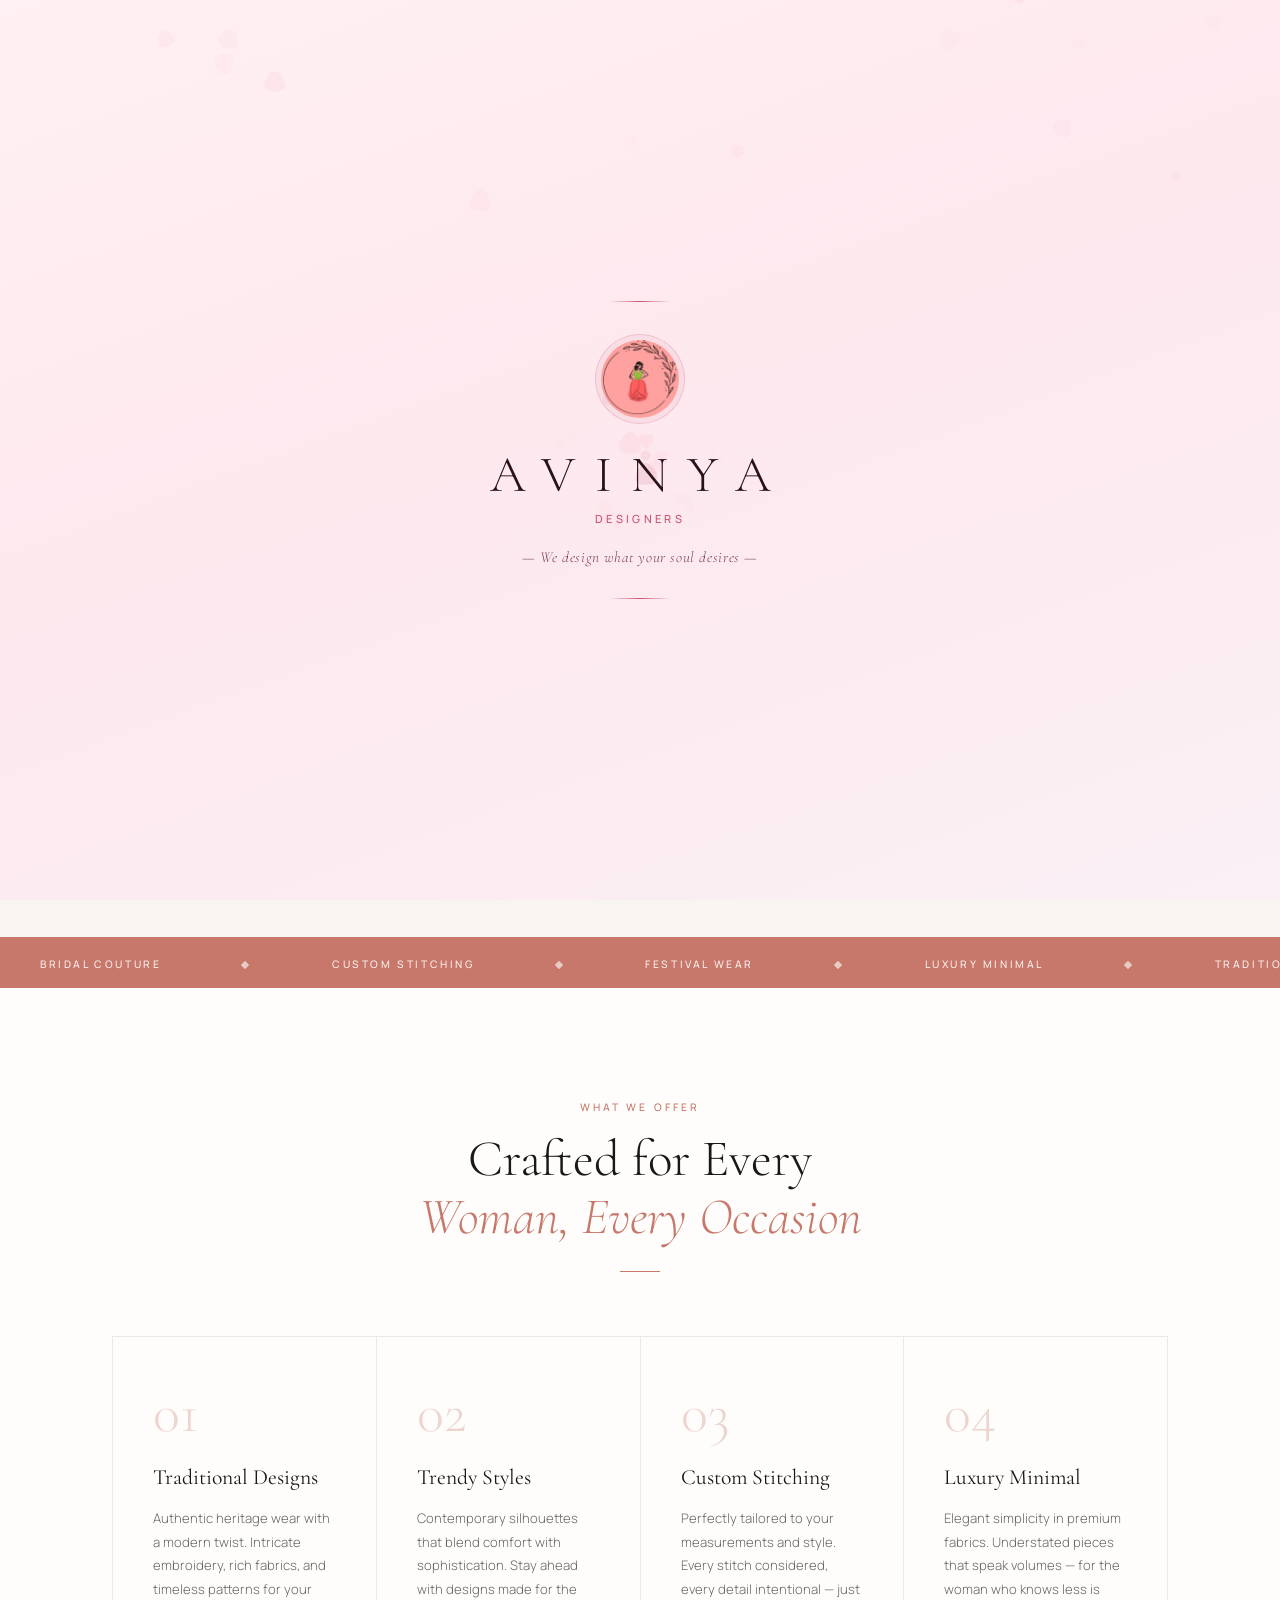
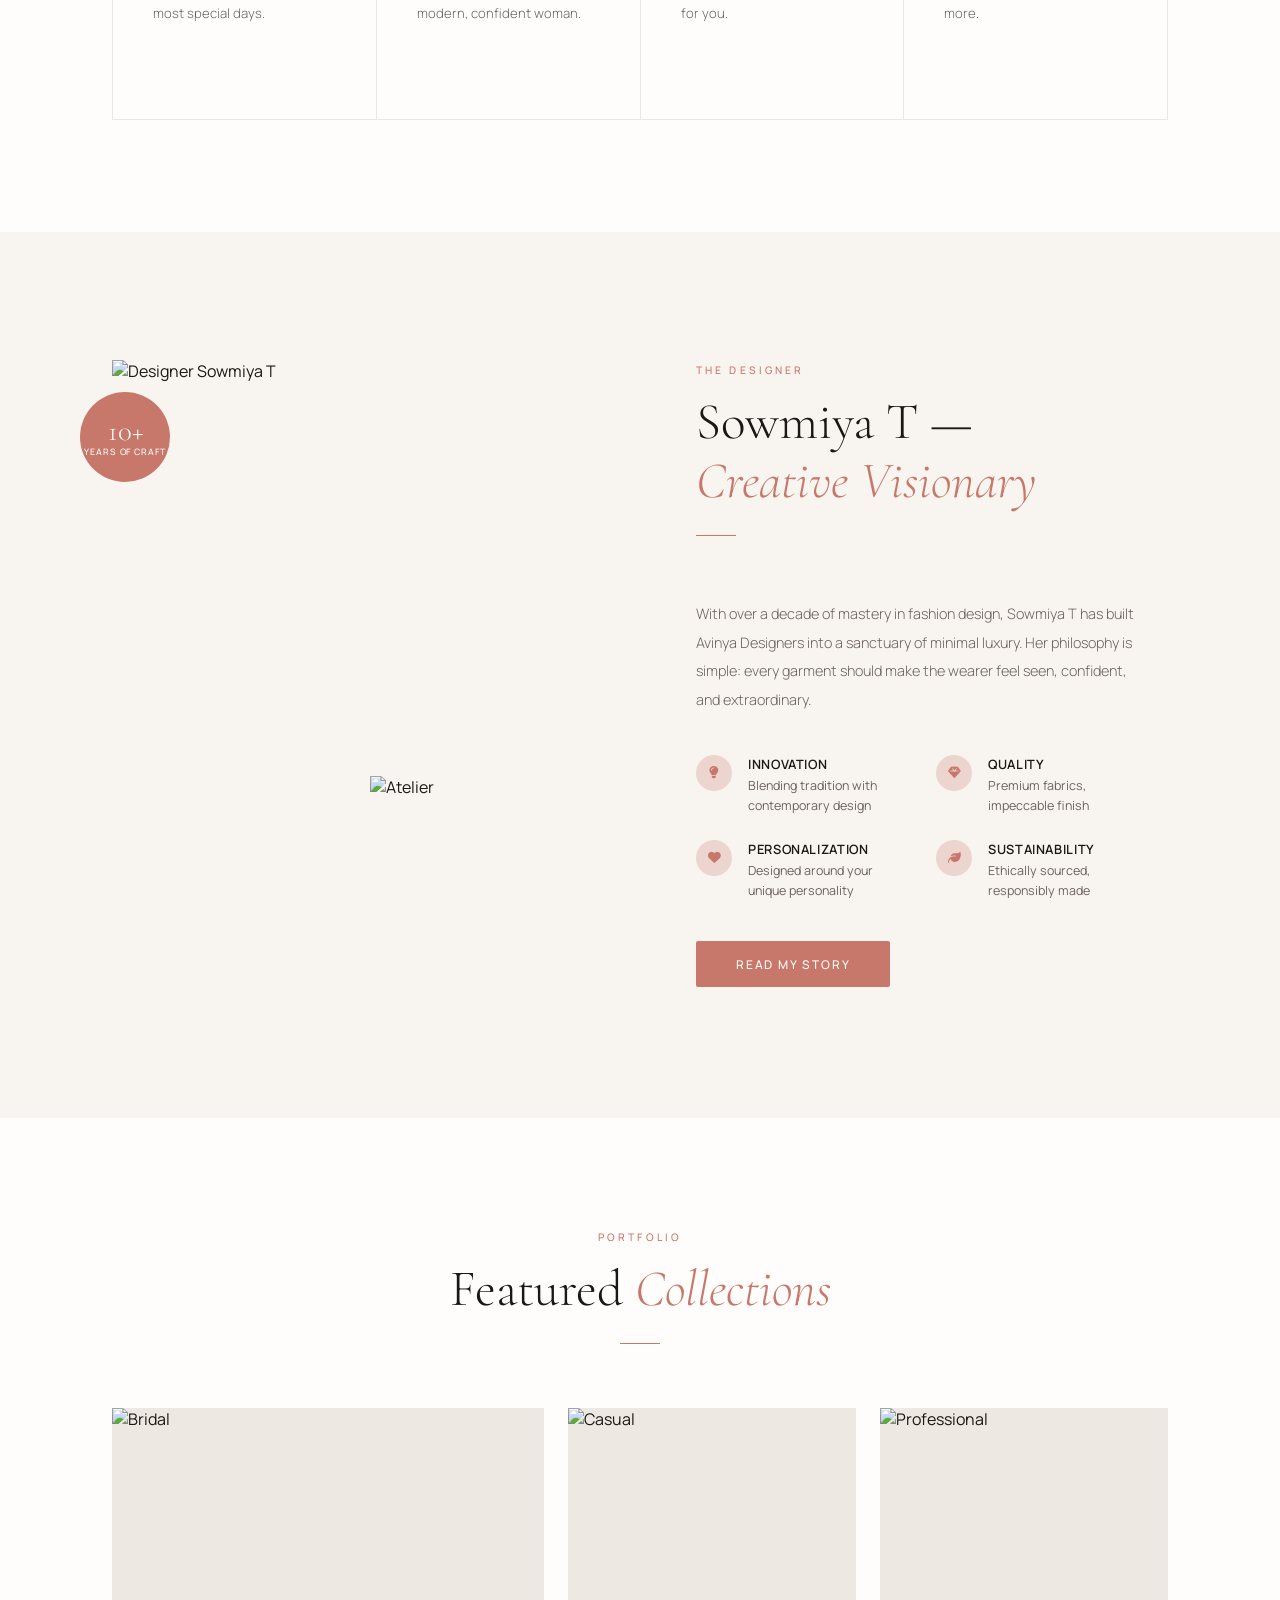
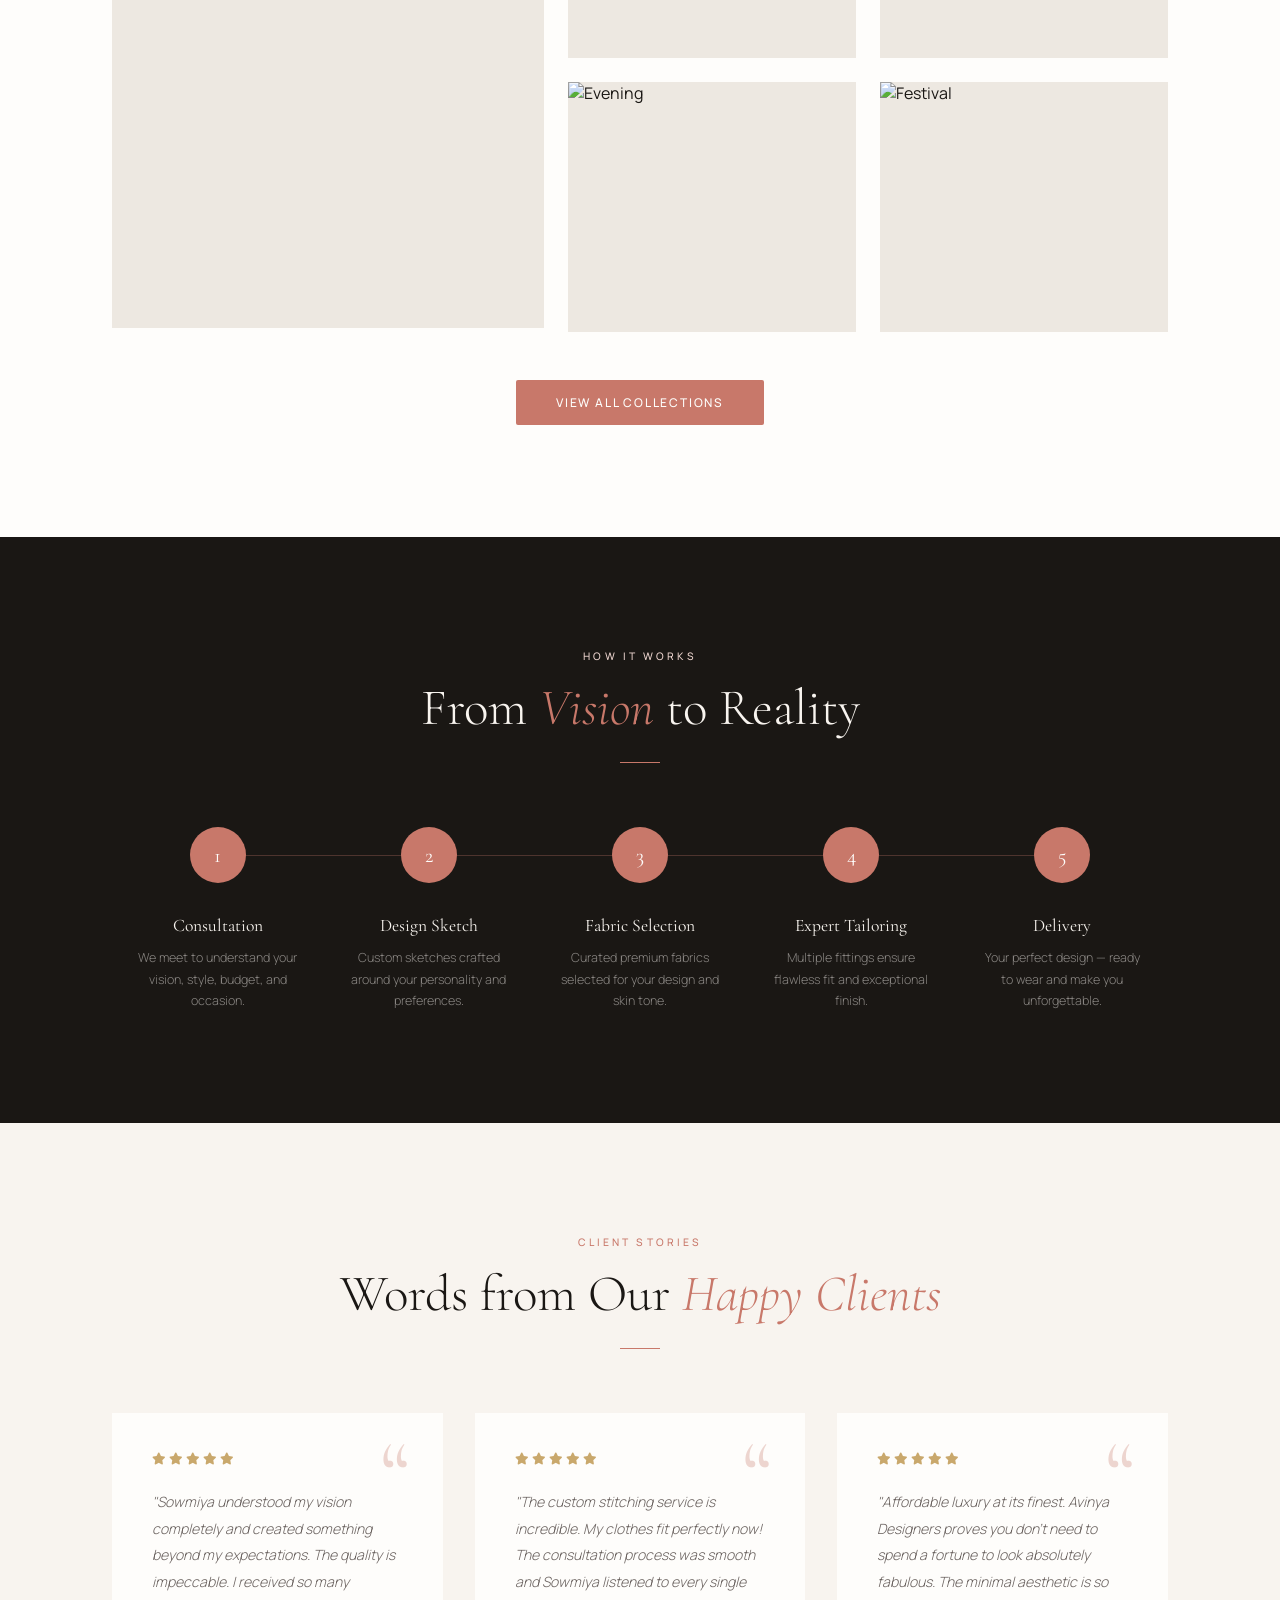
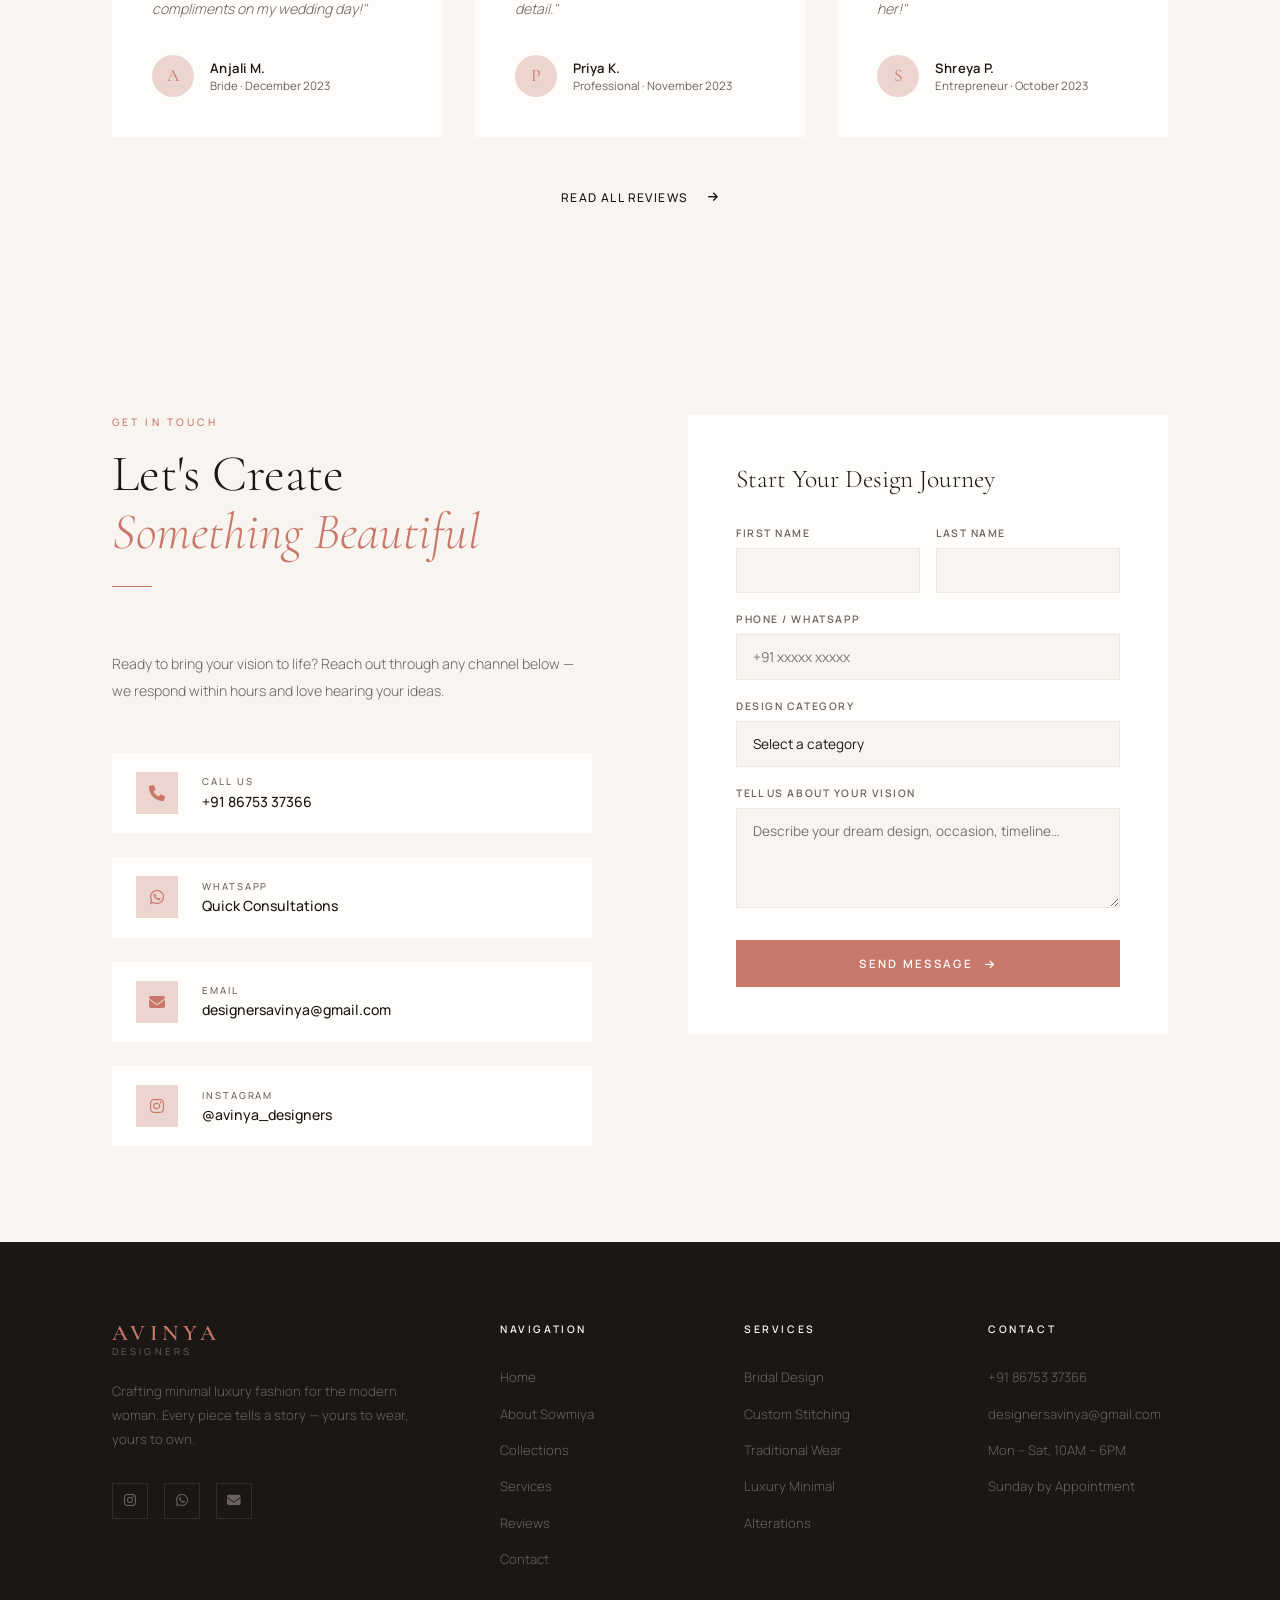
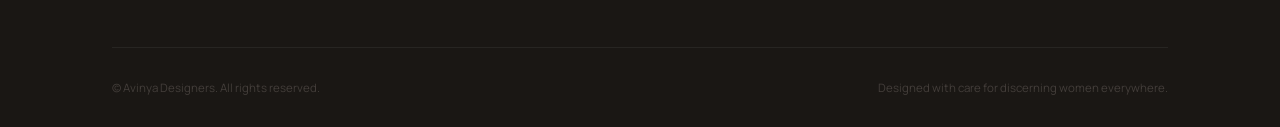
==== index.html @ 02cfe90c "nav bar highlighting" ====
<!DOCTYPE html>
<html lang="en">
<head>
  <meta charset="UTF-8">
  <meta name="viewport" content="width=device-width, initial-scale=1.0">
  <title>Avinya Designers — Minimal Luxury Fashion Wear in Tiruppur</title>
  <meta name="description" content="Discover handcrafted minimal luxury fashion by Sowmiya T. Custom designs, bridal wear, and timeless pieces blending traditional artistry with contemporary elegance.">
  <meta name="keywords" content="luxury fashion, custom clothing, bridal wear, minimal luxury, designers Tiruppur, handcrafted fashion">
  <meta name="author" content="Sowmiya T - Avinya Designers">
  <meta name="robots" content="index, follow">
  <link rel="canonical" href="https://avinyadesigners.com/">
  <meta property="og:title" content="Avinya Designers — Minimal Luxury Fashion">
  <meta property="og:description" content="Handcrafted fashion where traditional artistry meets contemporary elegance. Explore our custom designs and timeless pieces.">
  <meta property="og:image" content="https://images.unsplash.com/photo-1581338834647-b0fb40704e21?w=1200&h=630&fit=crop">
  <meta property="og:url" content="https://avinyadesigners.com/">
  <meta property="og:type" content="website">
  <meta name="twitter:card" content="summary_large_image">
  <meta name="twitter:title" content="Avinya Designers — Minimal Luxury Fashion">
  <meta name="twitter:description" content="Discover handcrafted minimal luxury fashion by Sowmiya T">
  <link rel="preconnect" href="https://fonts.googleapis.com">
  <link href="https://fonts.googleapis.com/css2?family=Cormorant+Garamond:ital,wght@0,300;0,400;0,600;1,300;1,400&family=Manrope:wght@300;400;500;600&display=swap" rel="stylesheet">
  <link rel="stylesheet" href="https://cdnjs.cloudflare.com/ajax/libs/font-awesome/6.4.0/css/all.min.css">
  <style>
    *, *::before, *::after { margin: 0; padding: 0; box-sizing: border-box; }

    :root {
      --rose:    #C8786A;
      --rose-dk: #A85E51;
      --rose-lt: #EDD5CF;
      --cream:   #F8F4EF;
      --sand:    #EDE8E1;
      --ink:     #1A1714;
      --ink-60:  #6B6360;
      --gold:    #C9A86C;
      --white:   #FEFDFB;
      --ff-display: 'Cormorant Garamond', Georgia, serif;
      --ff-body:    'Manrope', sans-serif;
      --ease: cubic-bezier(0.25, 0.46, 0.45, 0.94);
    }

    html { scroll-behavior: smooth; }

    body {
      font-family: var(--ff-body);
      background: var(--cream);
      color: var(--ink);
      overflow-x: hidden;
    }
    body.nav-open { overflow: hidden; }

    /* ── NAV ── */
    nav {
      position: fixed; top: 0; left: 0; right: 0;
      z-index: 1000;
      padding: 1.5rem 4rem;
      display: flex; align-items: center; justify-content: space-between;
      transition: background 0.4s var(--ease), padding 0.4s var(--ease), backdrop-filter 0.4s;
    }
    nav.scrolled {
      background: rgba(248,244,239,0.92);
      backdrop-filter: blur(16px);
      padding: 1rem 4rem;
      border-bottom: 1px solid rgba(200,120,106,0.12);
    }
    .nav-logo {
      display: flex; flex-direction: column; line-height: 1;
      text-decoration: none;
    }
    .nav-logo-mark {
      flex-direction: row;
      align-items: center;
      gap: 0.8rem;
    }
    .nav-logo-mark img {
      width: 46px;
      height: 46px;
      display: block;
      object-fit: contain;
      border-radius: 50%;
    }
    .logo-main {
      font-family: var(--ff-display);
      font-size: 1.6rem; font-weight: 600;
      letter-spacing: 0.2em; color: var(--rose-dk);
    }
    .logo-sub {
      font-size: 0.6rem; letter-spacing: 0.35em;
      text-transform: uppercase; color: var(--ink-60);
      margin-top: 2px;
    }
    .nav-links {
      display: flex; gap: 2.5rem; list-style: none;
    }
    .nav-links a {
      text-decoration: none; color: var(--ink);
      font-size: 0.75rem; font-weight: 500;
      letter-spacing: 0.12em; text-transform: uppercase;
      position: relative; padding-bottom: 4px;
    }
    .nav-links a::after {
      content: ''; position: absolute;
      bottom: 0; left: 0; width: 0; height: 1px;
      background: var(--rose);
      transition: width 0.3s var(--ease);
    }
    .nav-links a:hover::after { width: 100%; }
    .nav-links a:hover { color: var(--rose); }
    .nav-links a.active::after { width: 100%; }
    .nav-links a.active { color: var(--rose); }

    .nav-cta {
      background: var(--rose); color: var(--white) !important;
      padding: 0.6rem 1.4rem; border-radius: 2px;
      transition: background 0.3s, transform 0.2s !important;
    }
    .nav-cta:hover { background: var(--rose-dk) !important; transform: translateY(-1px); }
    .nav-cta::after { display: none !important; }

    /* hamburger */
    .nav-hamburger { display: none; flex-direction: column; gap: 5px; }
    .nav-hamburger span {
      width: 22px; height: 1.5px; background: var(--ink);
      transition: all 0.35s cubic-bezier(0.4, 0, 0.2, 1);
      transform-origin: center;
    }
    .nav-hamburger.active span:nth-child(1) { transform: translateY(6.75px) rotate(45deg); }
    .nav-hamburger.active span:nth-child(2) { opacity: 0; transform: scale(0); }
    .nav-hamburger.active span:nth-child(3) { transform: translateY(-6.75px) rotate(-45deg); }

    /* ── HERO ── */
    .hero {
      min-height: 100vh;
      display: grid; grid-template-columns: 1fr 1fr;
      position: relative; overflow: hidden;
    }
    .hero-left {
      display: flex; flex-direction: column;
      justify-content: center;
      padding: 8rem 5rem 5rem 7rem;
      position: relative; z-index: 2;
    }
    .hero-eyebrow {
      font-size: 0.65rem; letter-spacing: 0.3em;
      text-transform: uppercase; color: var(--rose);
      margin-bottom: 1.5rem; font-weight: 500;
      opacity: 0; animation: fadeUp 0.8s 0.3s var(--ease) forwards;
    }
    .hero-title {
      font-family: var(--ff-display);
      font-size: clamp(3.5rem, 5.5vw, 5.5rem);
      font-weight: 300; line-height: 1.1;
      color: var(--ink); letter-spacing: -0.01em;
      margin-bottom: 2rem;
      opacity: 0; animation: fadeUp 0.9s 0.5s var(--ease) forwards;
    }
    .hero-title em {
      font-style: italic; color: var(--rose);
      font-weight: 300;
    }
    .hero-desc {
      font-size: 0.9rem; line-height: 1.9;
      color: var(--ink-60); max-width: 400px;
      margin-bottom: 3rem; font-weight: 300;
      opacity: 0; animation: fadeUp 0.9s 0.7s var(--ease) forwards;
    }
    .hero-actions {
      display: flex; gap: 1.5rem; align-items: center;
      opacity: 0; animation: fadeUp 0.9s 0.9s var(--ease) forwards;
    }
    .btn-primary {
      background: var(--rose); color: var(--white);
      padding: 0.9rem 2.5rem; font-size: 0.75rem;
      letter-spacing: 0.15em; text-transform: uppercase;
      font-family: var(--ff-body); font-weight: 500;
      border: none; border-radius: 2px;
      text-decoration: none; display: inline-block;
      transition: background 0.3s, transform 0.2s, box-shadow 0.3s;
    }
    .btn-primary:hover {
      background: var(--rose-dk);
      transform: translateY(-2px);
      box-shadow: 0 12px 32px rgba(200,120,106,0.3);
    }
    .btn-ghost {
      font-size: 0.75rem; letter-spacing: 0.12em;
      text-transform: uppercase; color: var(--ink);
      text-decoration: none; font-weight: 500;
      display: flex; align-items: center; gap: 0.6rem;
      transition: color 0.3s, gap 0.3s;
    }
    .btn-ghost:hover { color: var(--rose); gap: 1rem; }
    .btn-ghost i { font-size: 0.7rem; }

    .hero-stats {
      display: flex; gap: 3rem; margin-top: 4rem;
      padding-top: 3rem; border-top: 1px solid var(--sand);
      opacity: 0; animation: fadeUp 0.9s 1.1s var(--ease) forwards;
    }
    .stat-val {
      font-family: var(--ff-display);
      font-size: 2.2rem; font-weight: 300; color: var(--rose);
    }
    .stat-label {
      font-size: 0.65rem; letter-spacing: 0.15em;
      text-transform: uppercase; color: var(--ink-60);
      margin-top: 0.2rem; font-weight: 500;
    }

    .hero-right {
      position: relative; overflow: hidden;
      opacity: 0; animation: fadeIn 1.2s 0.4s var(--ease) forwards;
    }
    .hero-right img {
      width: 100%; height: 100%;
      object-fit: cover;
      transform: scale(1.05);
      animation: kenBurns 14s ease-in-out infinite alternate;
    }
    .hero-right::after {
      content: '';
      position: absolute; inset: 0;
      background: linear-gradient(to right, var(--cream) 0%, transparent 30%);
    }
    /* floating accent tag */
    .hero-tag {
      position: absolute; bottom: 3rem; right: 3rem;
      background: var(--white); padding: 1.2rem 1.5rem;
      border-left: 3px solid var(--rose);
      font-size: 0.7rem; letter-spacing: 0.1em;
      text-transform: uppercase; color: var(--ink-60);
      z-index: 3; font-weight: 500;
      opacity: 0; animation: fadeUp 0.8s 1.4s var(--ease) forwards;
    }
    .hero-tag strong {
      display: block; font-family: var(--ff-display);
      font-size: 1.3rem; font-weight: 400;
      color: var(--ink); letter-spacing: 0; margin-top: 0.2rem;
    }
    .hero-spotlight {
      position: absolute; top: 2rem; left: 2rem;
      z-index: 3; display: none; align-items: center; gap: 0.7rem;
      padding: 0.75rem 1rem; background: rgba(254, 253, 251, 0.86);
      border: 1px solid rgba(200, 120, 106, 0.16);
      backdrop-filter: blur(10px);
      box-shadow: 0 12px 28px rgba(26, 23, 20, 0.08);
      opacity: 0; animation: fadeUp 0.8s 1.15s var(--ease) forwards;
    }
    .hero-spotlight i {
      width: 30px; height: 30px; border-radius: 50%;
      display: flex; align-items: center; justify-content: center;
      background: var(--rose-lt); color: var(--rose);
      font-size: 0.8rem; flex-shrink: 0;
    }
    .hero-spotlight span {
      display: block; font-size: 0.58rem; letter-spacing: 0.18em;
      text-transform: uppercase; color: var(--ink-60); font-weight: 600;
    }
    .hero-spotlight strong {
      display: block; font-family: var(--ff-display);
      font-size: 1rem; font-weight: 400; color: var(--ink);
      letter-spacing: 0.02em; margin-top: 0.1rem;
    }

    @keyframes kenBurns {
      from { transform: scale(1.05) translateX(0); }
      to   { transform: scale(1.12) translateX(-2%); }
    }

    /* ── MARQUEE ── */
    .marquee-strip {
      background: var(--rose); padding: 0.9rem 0;
      overflow: hidden; white-space: nowrap;
    }
    .marquee-inner {
      display: inline-flex; gap: 0;
      animation: marquee 22s linear infinite;
    }
    .marquee-inner span {
      font-size: 0.65rem; letter-spacing: 0.25em;
      text-transform: uppercase; color: var(--white);
      padding: 0 2.5rem; opacity: 0.9; font-weight: 500;
    }
    .marquee-inner i { color: var(--rose-lt); font-size: 0.5rem; }
    @keyframes marquee {
      from { transform: translateX(0); }
      to   { transform: translateX(-50%); }
    }

    /* ── SECTION HEADERS ── */
    .section-header { text-align: center; margin-bottom: 4rem; }
    .section-eyebrow {
      font-size: 0.65rem; letter-spacing: 0.3em;
      text-transform: uppercase; color: var(--rose);
      font-weight: 500; margin-bottom: 1rem;
    }
    .section-title {
      font-family: var(--ff-display);
      font-size: clamp(2.2rem, 4vw, 3.5rem);
      font-weight: 300; color: var(--ink);
      line-height: 1.15;
    }
    .section-title em { font-style: italic; color: var(--rose); }
    .section-line {
      width: 40px; height: 1px; background: var(--rose);
      margin: 1.5rem auto 0;
    }

    /* ── SERVICES ── */
    .services {
      padding: 7rem 7rem;
      background: var(--white);
    }
    .services-grid {
      display: grid;
      grid-template-columns: repeat(4, 1fr);
      gap: 1px;
      background: var(--sand);
      border: 1px solid var(--sand);
    }
    .service-item {
      background: var(--white);
      padding: 3rem 2.5rem;
      position: relative; overflow: hidden;
      transition: background 0.4s var(--ease);
    }
    .service-item::before {
      content: '';
      position: absolute; top: 0; left: 0;
      width: 0; height: 3px;
      background: var(--rose);
      transition: width 0.4s var(--ease);
    }
    .service-item:hover { background: var(--cream); }
    .service-item:hover::before { width: 100%; }
    .service-num {
      font-family: var(--ff-display);
      font-size: 3.5rem; font-weight: 300;
      color: var(--rose-lt); line-height: 1;
      margin-bottom: 1.5rem;
      transition: color 0.3s;
    }
    .service-item:hover .service-num { color: var(--rose); }
    .service-name {
      font-family: var(--ff-display);
      font-size: 1.35rem; font-weight: 400;
      color: var(--ink); margin-bottom: 1rem;
      line-height: 1.2;
    }
    .service-desc {
      font-size: 0.82rem; color: var(--ink-60);
      line-height: 1.8; font-weight: 300;
    }
    .service-arrow {
      margin-top: 2rem; font-size: 0.65rem;
      letter-spacing: 0.15em; text-transform: uppercase;
      color: var(--rose); text-decoration: none;
      display: flex; align-items: center; gap: 0.5rem;
      font-weight: 500;
      opacity: 0; transform: translateY(6px);
      transition: opacity 0.3s, transform 0.3s, gap 0.3s;
    }
    .service-item:hover .service-arrow {
      opacity: 1; transform: translateY(0);
    }
    .service-arrow:hover { gap: 0.9rem; }

    /* ── ABOUT ── */
    .about {
      padding: 8rem 7rem;
      display: grid; grid-template-columns: 1fr 1fr;
      gap: 7rem; align-items: center;
      background: var(--cream);
    }
    .about-media {
      position: relative;
    }
    .about-img-main {
      width: 100%; aspect-ratio: 3/4;
      object-fit: cover; display: block;
    }
    .about-img-accent {
      position: absolute; bottom: -2.5rem; right: -2.5rem;
      width: 55%; aspect-ratio: 1;
      object-fit: cover;
      border: 6px solid var(--cream);
    }
    .about-badge {
      position: absolute; top: 2rem; left: -2rem;
      background: var(--rose); color: var(--white);
      width: 90px; height: 90px; border-radius: 50%;
      display: flex; flex-direction: column;
      align-items: center; justify-content: center;
      text-align: center;
    }
    .about-badge strong {
      font-family: var(--ff-display);
      font-size: 1.8rem; font-weight: 300; line-height: 1;
    }
    .about-badge span {
      font-size: 0.55rem; letter-spacing: 0.1em;
      text-transform: uppercase; font-weight: 500;
    }
    .about-content { padding-right: 1rem; }
    .about-content .section-header { text-align: left; }
    .about-content .section-line { margin-left: 0; }
    .about-bio {
      font-size: 0.9rem; color: var(--ink-60);
      line-height: 2; font-weight: 300; margin: 2rem 0;
    }
    .about-pillars {
      display: grid; grid-template-columns: 1fr 1fr;
      gap: 1.5rem; margin: 2.5rem 0;
    }
    .pillar {
      display: flex; gap: 1rem; align-items: flex-start;
    }
    .pillar-icon {
      width: 36px; height: 36px;
      background: var(--rose-lt); border-radius: 50%;
      display: flex; align-items: center; justify-content: center;
      color: var(--rose); font-size: 0.8rem; flex-shrink: 0;
    }
    .pillar-name {
      font-size: 0.8rem; font-weight: 600;
      color: var(--ink); letter-spacing: 0.05em;
      text-transform: uppercase; margin-bottom: 0.2rem;
    }
    .pillar-desc { font-size: 0.78rem; color: var(--ink-60); line-height: 1.6; }

    /* ── PORTFOLIO ── */
    .portfolio {
      padding: 7rem 7rem;
      background: var(--white);
    }
    .portfolio-grid {
      display: grid;
      grid-template-columns: 1.5fr 1fr 1fr;
      grid-template-rows: auto auto;
      gap: 1.5rem;
      margin-top: 3.5rem;
    }
    .port-item {
      position: relative; overflow: hidden;
      background: var(--sand);
    }
    .port-item:first-child {
      grid-row: span 2;
    }
    .port-item img {
      width: 100%; height: 100%;
      object-fit: cover; display: block;
      transition: transform 0.7s var(--ease);
    }
    .port-item:hover img { transform: scale(1.06); }
    .port-overlay {
      position: absolute; inset: 0;
      background: linear-gradient(to top, rgba(26,23,20,0.75) 0%, transparent 55%);
      opacity: 0; transition: opacity 0.4s var(--ease);
      display: flex; align-items: flex-end;
      padding: 2rem;
    }
    .port-item:hover .port-overlay { opacity: 1; }
    .port-label {
      color: var(--white);
    }
    .port-label h4 {
      font-family: var(--ff-display);
      font-size: 1.4rem; font-weight: 300; margin-bottom: 0.3rem;
    }
    .port-label p {
      font-size: 0.72rem; color: rgba(255,255,255,0.7);
      letter-spacing: 0.1em; text-transform: uppercase;
    }
    .port-cta-wrap {
      text-align: center; margin-top: 3rem;
    }

    /* ── PROCESS ── */
    .process {
      padding: 7rem 7rem;
      background: var(--ink);
    }
    .process .section-title { color: var(--cream); }
    .process .section-eyebrow { color: var(--rose-lt); }
    .process-steps {
      display: grid; grid-template-columns: repeat(5, 1fr);
      gap: 0; margin-top: 4rem; position: relative;
    }
    .process-steps::before {
      content: '';
      position: absolute; top: 28px; left: 10%; right: 10%;
      height: 1px; background: rgba(200,120,106,0.3);
    }
    .process-step {
      text-align: center; padding: 0 1.5rem;
      position: relative;
    }
    .step-dot {
      width: 56px; height: 56px;
      background: var(--rose); border-radius: 50%;
      display: flex; align-items: center; justify-content: center;
      margin: 0 auto 2rem;
      font-family: var(--ff-display); font-size: 1.3rem;
      font-weight: 400; color: var(--white);
      position: relative; z-index: 1;
      transition: transform 0.3s, box-shadow 0.3s;
    }
    .process-step:hover .step-dot {
      transform: scale(1.12);
      box-shadow: 0 0 0 8px rgba(200,120,106,0.2);
    }
    .step-title {
      font-family: var(--ff-display);
      font-size: 1.1rem; font-weight: 400;
      color: var(--cream); margin-bottom: 0.7rem;
    }
    .step-desc {
      font-size: 0.78rem; color: rgba(248,244,239,0.5);
      line-height: 1.7; font-weight: 300;
    }

    /* ── TESTIMONIALS ── */
    .testimonials {
      padding: 7rem 7rem;
      background: var(--cream);
    }
    .testimonials-grid {
      display: grid;
      grid-template-columns: repeat(3, 1fr);
      gap: 2rem; margin-top: 3.5rem;
    }
    .testi-card {
      background: var(--white);
      padding: 2.5rem;
      position: relative; overflow: hidden;
      transition: transform 0.3s var(--ease), box-shadow 0.3s;
    }
    .testi-card:hover {
      transform: translateY(-6px);
      box-shadow: 0 20px 50px rgba(26,23,20,0.08);
    }
    .testi-card::before {
      content: '\201C';
      font-family: var(--ff-display);
      font-size: 6rem; font-weight: 300;
      color: var(--rose-lt); line-height: 0.8;
      position: absolute; top: 1.5rem; right: 2rem;
      transition: color 0.3s;
    }
    .testi-card:hover::before { color: var(--rose); opacity: 0.3; }
    .testi-stars {
      display: flex; gap: 3px; margin-bottom: 1.5rem;
    }
    .testi-stars i { color: var(--gold); font-size: 0.75rem; }
    .testi-text {
      font-size: 0.88rem; color: var(--ink-60);
      line-height: 1.9; font-weight: 300; font-style: italic;
      margin-bottom: 2rem;
    }
    .testi-author {
      display: flex; align-items: center; gap: 1rem;
    }
    .testi-avatar {
      width: 42px; height: 42px; border-radius: 50%;
      background: var(--rose-lt);
      display: flex; align-items: center; justify-content: center;
      font-family: var(--ff-display); font-size: 1.1rem;
      color: var(--rose); font-weight: 400;
    }
    .testi-name {
      font-size: 0.82rem; font-weight: 600;
      color: var(--ink); letter-spacing: 0.03em;
    }
    .testi-role {
      font-size: 0.72rem; color: var(--ink-60);
      margin-top: 1px;
    }

    /* ── PRICING ── */
    .pricing {
      padding: 7rem 7rem;
      background: var(--white);
    }
    .pricing-grid {
      display: grid; grid-template-columns: repeat(3, 1fr);
      gap: 2rem; margin-top: 3.5rem;
    }
    .price-card {
      border: 1px solid var(--sand);
      padding: 3rem 2.5rem;
      position: relative; overflow: hidden;
      transition: border-color 0.3s, box-shadow 0.3s, transform 0.3s;
    }
    .price-card:hover {
      border-color: var(--rose);
      box-shadow: 0 16px 50px rgba(200,120,106,0.12);
      transform: translateY(-4px);
    }
    .price-card.featured {
      background: var(--rose);
      border-color: var(--rose);
      color: white;
    }
    .price-card.featured * { color: rgba(255,255,255,0.9) !important; }
    .price-card.featured h3 { color: white !important; }
    .price-badge {
      position: absolute; top: 1.5rem; right: 1.5rem;
      background: var(--white); color: var(--rose);
      font-size: 0.6rem; letter-spacing: 0.15em;
      text-transform: uppercase; font-weight: 600;
      padding: 0.3rem 0.8rem;
    }
    .price-tier {
      font-size: 0.65rem; letter-spacing: 0.25em;
      text-transform: uppercase; font-weight: 600;
      color: var(--rose); margin-bottom: 1rem;
    }
    .price-card.featured .price-tier { color: var(--rose-lt); }
    .price-name {
      font-family: var(--ff-display);
      font-size: 2rem; font-weight: 300;
      color: var(--ink); margin-bottom: 0.5rem;
    }
    .price-amount {
      font-family: var(--ff-display);
      font-size: 2.8rem; font-weight: 300;
      color: var(--rose); line-height: 1;
      margin: 1.5rem 0 0.3rem;
    }
    .price-card.featured .price-amount { color: var(--white) !important; }
    .price-from {
      font-size: 0.72rem; color: var(--ink-60); margin-bottom: 2rem;
    }
    .price-divider {
      height: 1px; background: var(--sand); margin: 2rem 0;
    }
    .price-card.featured .price-divider { background: rgba(255,255,255,0.2); }
    .price-features { list-style: none; }
    .price-features li {
      font-size: 0.82rem; color: var(--ink-60);
      padding: 0.6rem 0; display: flex;
      align-items: center; gap: 0.8rem;
      border-bottom: 1px solid var(--sand);
      font-weight: 300;
    }
    .price-card.featured .price-features li {
      border-color: rgba(255,255,255,0.15);
    }
    .price-features li:last-child { border: none; }
    .price-features i { color: var(--rose); font-size: 0.65rem; }
    .price-card.featured .price-features i { color: var(--rose-lt); }
    .price-cta {
      margin-top: 2.5rem; width: 100%;
      padding: 0.9rem; font-size: 0.72rem;
      letter-spacing: 0.15em; text-transform: uppercase;
      font-family: var(--ff-body); font-weight: 600;
      border: 1.5px solid var(--rose); background: transparent;
      color: var(--rose); transition: background 0.3s, color 0.3s, transform 0.2s;
      text-decoration: none; display: block; text-align: center;
    }
    .price-cta:hover {
      background: var(--rose); color: var(--white);
      transform: translateY(-1px);
    }
    .price-card.featured .price-cta {
      background: var(--white); color: var(--rose); border-color: var(--white);
    }
    .price-card.featured .price-cta:hover {
      background: var(--rose-lt);
    }

    /* ── CONTACT STRIP ── */
    .contact-strip {
      padding: 6rem 7rem;
      background: var(--cream);
      display: grid; grid-template-columns: 1fr 1fr;
      gap: 6rem; align-items: start;
    }
    .contact-left .section-header { text-align: left; }
    .contact-left .section-line { margin-left: 0; }
    .contact-tagline {
      font-size: 0.88rem; color: var(--ink-60);
      line-height: 1.9; font-weight: 300; margin-top: 1.5rem;
    }
    .contact-channels {
      display: flex; flex-direction: column; gap: 1.5rem;
      margin-top: 3rem;
    }
    .channel {
      display: flex; align-items: center; gap: 1.5rem;
      padding: 1.2rem 1.5rem;
      background: var(--white);
      transition: box-shadow 0.3s, transform 0.3s;
      text-decoration: none; color: inherit;
    }
    .channel:hover {
      box-shadow: 0 8px 24px rgba(26,23,20,0.06);
      transform: translateX(4px);
    }
    .channel-icon {
      width: 42px; height: 42px; flex-shrink: 0;
      display: flex; align-items: center; justify-content: center;
      background: var(--rose-lt); color: var(--rose); font-size: 1rem;
    }
    .channel-label {
      font-size: 0.6rem; letter-spacing: 0.2em;
      text-transform: uppercase; color: var(--ink-60);
      font-weight: 500; margin-bottom: 0.2rem;
    }
    .channel-value {
      font-size: 0.88rem; font-weight: 500; color: var(--ink);
    }

    /* form */
    .contact-form-wrap {
      background: var(--white);
      padding: 3rem;
    }
    .form-title {
      font-family: var(--ff-display);
      font-size: 1.6rem; font-weight: 300;
      color: var(--ink); margin-bottom: 2rem;
    }
    .form-row {
      display: grid; grid-template-columns: 1fr 1fr; gap: 1rem;
    }
    .form-field { margin-bottom: 1.2rem; }
    .form-field label {
      display: block; font-size: 0.65rem;
      letter-spacing: 0.15em; text-transform: uppercase;
      font-weight: 600; color: var(--ink-60); margin-bottom: 0.5rem;
    }
    .form-field input,
    .form-field select,
    .form-field textarea {
      width: 100%; padding: 0.8rem 1rem;
      border: 1px solid var(--sand); background: var(--cream);
      font-family: var(--ff-body); font-size: 0.85rem;
      color: var(--ink); transition: border-color 0.3s, box-shadow 0.3s;
      outline: none; border-radius: 0;
      appearance: none;
      -webkit-appearance: none;
    }
    .form-field input:focus,
    .form-field select:focus,
    .form-field textarea:focus {
      border-color: var(--rose);
      box-shadow: 0 0 0 3px rgba(200,120,106,0.08);
    }
    .form-field textarea { resize: vertical; min-height: 100px; }
    .form-submit {
      width: 100%; padding: 1rem;
      background: var(--rose); color: var(--white);
      border: none; font-family: var(--ff-body);
      font-size: 0.72rem; letter-spacing: 0.2em;
      text-transform: uppercase; font-weight: 600;
      transition: background 0.3s, transform 0.2s;
      margin-top: 0.5rem;
    }
    .form-submit:hover {
      background: var(--rose-dk); transform: translateY(-1px);
    }

    /* ── FOOTER ── */
    footer {
      background: var(--ink);
      padding: 5rem 7rem 2rem;
    }
    .footer-top {
      display: grid; grid-template-columns: 1.8fr 1fr 1fr 1fr;
      gap: 4rem; padding-bottom: 4rem;
      border-bottom: 1px solid rgba(255,255,255,0.06);
    }
    .footer-brand .logo-main { color: var(--rose); font-size: 1.4rem; }
    .footer-brand .logo-sub { color: var(--ink-60); }
    .footer-tagline {
      font-size: 0.82rem; color: var(--ink-60);
      line-height: 1.8; font-weight: 300; margin: 1.5rem 0 2rem;
    }
    .footer-social {
      display: flex; gap: 1rem;
    }
    .footer-social a {
      width: 36px; height: 36px;
      border: 1px solid rgba(255,255,255,0.1);
      display: flex; align-items: center; justify-content: center;
      color: var(--ink-60); font-size: 0.85rem; text-decoration: none;
      transition: border-color 0.3s, color 0.3s, background 0.3s;
    }
    .footer-social a:hover {
      border-color: var(--rose);
      color: var(--rose);
      background: rgba(200,120,106,0.08);
    }
    .footer-col h5 {
      font-size: 0.65rem; letter-spacing: 0.25em;
      text-transform: uppercase; font-weight: 600;
      color: var(--cream); margin-bottom: 1.8rem;
    }
    .footer-col ul { list-style: none; }
    .footer-col li { margin-bottom: 0.9rem; }
    .footer-col a {
      font-size: 0.82rem; color: var(--ink-60);
      text-decoration: none; font-weight: 300;
      transition: color 0.3s;
    }
    .footer-col a:hover { color: var(--rose); }
    .footer-bottom {
      display: flex; justify-content: space-between;
      align-items: center; padding-top: 2rem;
      font-size: 0.72rem; color: rgba(107,99,96,0.5);
    }

    /* ── FLOATING ACTIONS ── */
    .fab-wrap {
      position: fixed; bottom: 2rem; right: 2rem;
      z-index: 500; display: flex; flex-direction: column;
      align-items: flex-end; gap: 0.7rem;
    }
    .fab-sub {
      display: flex; align-items: center; gap: 0.8rem;
      opacity: 0; pointer-events: none;
      transform: translateY(10px);
      transition: opacity 0.3s var(--ease), transform 0.3s var(--ease);
    }
    .fab-wrap:hover .fab-sub { opacity: 1; pointer-events: all; transform: translateY(0); }
    .fab-sub:nth-child(2) { transition-delay: 0.05s; }
    .fab-sub:nth-child(3) { transition-delay: 0.1s; }
    .fab-sub:nth-child(4) { transition-delay: 0.15s; }
    .fab-label {
      font-size: 0.65rem; letter-spacing: 0.1em;
      text-transform: uppercase; font-weight: 600;
      background: var(--ink); color: var(--white);
      padding: 0.3rem 0.7rem; white-space: nowrap;
    }
    .fab-btn {
      width: 48px; height: 48px; border-radius: 50%;
      background: var(--white); color: var(--rose);
      display: flex; align-items: center; justify-content: center;
      font-size: 1.1rem; text-decoration: none;
      box-shadow: 0 4px 16px rgba(26,23,20,0.15);
      transition: background 0.3s, transform 0.2s;
    }
    .fab-btn:hover { background: var(--rose-lt); transform: scale(1.08); }
    .fab-main {
      width: 54px; height: 54px;
      background: var(--rose) !important; color: var(--white) !important;
      font-size: 1.2rem !important;
      box-shadow: 0 6px 24px rgba(200,120,106,0.4) !important;
    }
    .fab-main:hover {
      background: var(--rose-dk) !important;
      transform: scale(1.08) rotate(15deg) !important;
    }
    /* FAB Active State for Mobile */
    .fab-wrap.active .fab-sub {
      opacity: 1 !important;
      pointer-events: all !important;
      transform: translateY(0) !important;
    }

    /* ── ANIMATIONS ── */
    @keyframes fadeUp {
      from { opacity: 0; transform: translateY(24px); }
      to   { opacity: 1; transform: translateY(0); }
    }
    @keyframes fadeIn {
      from { opacity: 0; }
      to   { opacity: 1; }
    }
    .reveal {
      opacity: 0; transform: translateY(28px);
      transition: opacity 0.7s var(--ease), transform 0.7s var(--ease);
    }
    .reveal.visible { opacity: 1; transform: translateY(0); }
    .reveal-delay-1 { transition-delay: 0.1s; }
    .reveal-delay-2 { transition-delay: 0.2s; }
    .reveal-delay-3 { transition-delay: 0.3s; }
    .reveal-delay-4 { transition-delay: 0.4s; }

    /* ── LANDING ANIMATION ── */
    #avinya-splash {
      position: fixed; top: 0; left: 0; right: 0; bottom: 0;
      background: linear-gradient(160deg, #FFF0F3 0%, #FDE8EE 45%, #FAF0F5 100%);
      display: flex; align-items: center; justify-content: center;
      z-index: 9999;
      overflow: hidden;
      transition: opacity 1s ease;
    }
    #avinya-splash.fade-out { opacity: 0; pointer-events: none; }

    #splash-canvas {
      position: absolute; inset: 0; width: 100%; height: 100%;
    }
    .splash-shimmer {
      position: absolute; inset: 0; pointer-events: none; z-index: 5;
      opacity: 0;
      background: radial-gradient(ellipse at 50% 50%, rgba(255,255,255,0.55) 0%, transparent 70%);
      animation: shimmerPulse 3.5s ease 0.5s forwards;
    }
    @keyframes shimmerPulse {
      0%   { opacity: 0; transform: scale(0.4); }
      40%  { opacity: 1; transform: scale(1.1); }
      100% { opacity: 0; transform: scale(1.4); }
    }
    .splash-content {
      position: relative; z-index: 10;
      text-align: center;
      display: flex; flex-direction: column; align-items: center;
      opacity: 0; transform: translateY(18px);
      transition: opacity 1.2s ease 2s, transform 1.2s ease 2s;
    }
    .splash-content.show { opacity: 1; transform: translateY(0); }

    .splash-rule {
      height: 1px; width: 0;
      background: linear-gradient(90deg, transparent, #C8546E, transparent);
      transition: width 1s ease;
    }
    .splash-rule.top { margin-bottom: 2rem; transition-delay: 1.6s; }
    .splash-rule.bot { margin-top: 2rem; transition-delay: 2.4s; }
    .splash-rule.show { width: 60px; }

    .splash-logo-ring {
      width: 90px; height: 90px; border-radius: 50%;
      background: rgba(200,84,110,0.07);
      border: 1px solid rgba(200,84,110,0.2);
      display: flex; align-items: center; justify-content: center;
      margin-bottom: 1.6rem;
      opacity: 0; transform: scale(0.65);
      transition: opacity 0.9s ease 1.8s, transform 0.9s cubic-bezier(0.34,1.56,0.64,1) 1.8s;
    }
    .splash-logo-ring.show { opacity: 1; transform: scale(1); }
    .splash-logo-ring img {
      width: 78px; height: 78px; border-radius: 50%; object-fit: cover;
    }
    .splash-brand-name {
      font-family: var(--ff-display);
      font-size: 3.2rem; font-weight: 300;
      letter-spacing: 0.38em; color: #2A1018;
      text-transform: uppercase; margin: 0; line-height: 1;
    }
    .splash-brand-sub {
      font-size: 0.7rem; letter-spacing: 0.3em;
      text-transform: uppercase; color: #C8546E;
      font-family: var(--ff-body); font-weight: 500;
      margin-top: 0.6rem;
    }
    .splash-tagline-text {
      font-family: var(--ff-display);
      font-size: 0.95rem; color: #7A4050;
      font-style: italic; margin-top: 1.4rem;
      letter-spacing: 0.04em; font-weight: 300;
    }
    @keyframes splashFadeOut {
      from { opacity: 1; }
      to   { opacity: 0; }
    }

    /* ── RESPONSIVE ── */
    @media (max-width: 1100px) {
      nav { padding: 1.5rem 2.5rem; }
      nav.scrolled { padding: 1rem 2.5rem; }
      .hero-left { padding: 7rem 3rem 4rem 4rem; }
      .services, .portfolio, .about, .testimonials, .pricing, .contact-strip { padding-left: 3rem; padding-right: 3rem; }
      footer { padding-left: 3rem; padding-right: 3rem; }
      .services-grid { grid-template-columns: repeat(2, 1fr); }
      .footer-top { grid-template-columns: 1fr 1fr; gap: 3rem; }
    }
    @media (max-width: 768px) {
      /* FAB Mobile Adjustments */
      .fab-wrap { bottom: 1.5rem; right: 1.5rem; gap: 0.5rem; }
      .fab-btn { width: 44px; height: 44px; font-size: 1rem; }
      .fab-main { width: 50px; height: 50px; font-size: 1.1rem; }
      .fab-label { font-size: 0.6rem; padding: 0.25rem 0.6rem; }
      .fab-sub { display: none !important; }
      .fab-wrap.active .fab-sub { display: flex !important; }

      nav, nav.scrolled {
        padding: 0.9rem 1.2rem;
        background: rgba(248, 244, 239, 0.98);
        backdrop-filter: blur(14px);
        border-bottom: 1px solid rgba(168, 94, 81, 0.18);
        box-shadow: 0 8px 24px rgba(26, 23, 20, 0.04);
      }
      .nav-logo { flex-direction: row; align-items: center; gap: 0.45rem; }
      .logo-main { font-size: 1.2rem; letter-spacing: 0.16em; }
      .logo-sub { font-size: 0.48rem; margin-top: 0; letter-spacing: 0.28em; }
      .nav-links { position: absolute; top: calc(100% + 0.75rem); left: 1rem; right: 1rem; display: flex; flex-direction: column; gap: 0.7rem; visibility: hidden; opacity: 0; transform: translateY(-12px) scaleY(0.95); pointer-events: none; transition: all 0.35s cubic-bezier(0.4, 0, 0.2, 1); transform-origin: top; z-index: 1100; }
      .nav-links { position: absolute; top: calc(100% + 0.75rem); left: 1rem; right: 1rem; display: flex; flex-direction: column; gap: 0.7rem; visibility: hidden; opacity: 0; transform: translateY(-12px) scaleY(0.95); pointer-events: none; transition: all 0.35s cubic-bezier(0.4, 0, 0.2, 1); transform-origin: top; z-index: 1100; background: rgba(248,244,239,0.98); align-items: stretch; justify-content: flex-start; padding: 0.9rem; border: 1px solid rgba(168, 94, 81, 0.14); border-radius: 18px; box-shadow: 0 18px 40px rgba(26, 23, 20, 0.12); max-height: calc(100vh - 7rem); overflow-y: auto; }
      .nav-hamburger {
        display: flex; align-items: center; justify-content: center;
        width: 44px; height: 44px; border: 1px solid rgba(168, 94, 81, 0.16);
        border-radius: 999px; background: rgba(254, 253, 251, 0.9);
      }
      .nav-hamburger span { width: 18px; height: 1.5px; background: var(--rose-dk); }
      .nav-links.open { visibility: visible; opacity: 1; transform: translateY(0) scaleY(1); pointer-events: auto; }
      .nav-links.open li { width: 100%; display: flex; }
      .nav-links.open a {
        width: 100%;
        font-size: 0.95rem; padding: 0.9rem 1rem; min-height: 44px;
        display: flex; align-items: center; justify-content: center;
        background: rgba(255,255,255,0.8);
        border: 1px solid rgba(168, 94, 81, 0.10);
        border-radius: 12px;
        box-shadow: 0 4px 12px rgba(26, 23, 20, 0.03);
      }
      .nav-links.open a.active:not(.nav-cta) {
        background: rgba(200, 120, 106, 0.14);
        border-color: rgba(200, 120, 106, 0.24);
        color: var(--rose-dk) !important;
        box-shadow: 0 8px 18px rgba(200, 120, 106, 0.12);
      }
      .nav-links.open .nav-cta {
        background: var(--rose);
        border-color: transparent;
        color: var(--white) !important;
      }
      .hero {
        grid-template-columns: 1fr;
        min-height: auto;
        position: relative;
        isolation: isolate;
      }
      .hero::before {
        content: '';
        position: absolute;
        top: 0;
        left: 0;
        right: 0;
        height: 52vh;
        background: url('https://images.unsplash.com/photo-1581338834647-b0fb40704e21?w=900&h=1200&fit=crop&crop=top') center 20% / cover no-repeat;
        z-index: -2;
      }
      .hero::after {
        content: '';
        position: absolute;
        top: 0;
        left: 0;
        right: 0;
        height: 52vh;
        background: linear-gradient(180deg, rgba(26,23,20,0.62) 0%, rgba(26,23,20,0.28) 40%, rgba(248,244,239,0.94) 100%);
        z-index: -1;
      }
      .hero-right { display: none; }
      .hero-left { padding: 5.5rem 1.5rem 2rem; }
      .hero-eyebrow,
      .hero-title,
      .hero-title em,
      .hero-desc {
        color: #fff;
        text-shadow: 0 2px 10px rgba(0, 0, 0, 0.35);
      }
      .hero-stats {
        border-top-color: rgba(255, 255, 255, 0.28);
        margin-top: 1.5rem;
        padding-top: 0.9rem;
      }
      .stat-val,
      .stat-label {
        color: #fff;
        text-shadow: 0 2px 10px rgba(0, 0, 0, 0.32);
      }
      .hero-title { font-size: 2rem; line-height: 1.2; }
      .hero-desc { font-size: 0.85rem; }
      .hero-stats { gap: 1.5rem; flex-wrap: wrap; }
      .hero-actions { gap: 1rem; flex-direction: column; }
      .btn-ghost {
        color: #fff;
        background: rgba(26, 23, 20, 0.34);
        border: 1px solid rgba(255, 255, 255, 0.25);
        border-radius: 10px;
      }
      .btn-ghost i { color: #fff; }
      .btn-primary, .btn-ghost { width: 100%; min-height: 44px; display: flex; align-items: center; justify-content: center; }
      .hero-desc { margin-bottom: 1rem; }
      .hero-actions { gap: 0.9rem; }
      .hero-stats .stat-val,
      .hero-stats .stat-label {
        color: var(--ink);
        text-shadow: none;
      }
      .hero-tag {
        bottom: 1rem; right: 1rem;
        left: 1rem; padding: 0.85rem 1rem;
        border-left: none; border-radius: 18px;
        background: rgba(254, 253, 251, 0.88);
        backdrop-filter: blur(12px);
        box-shadow: 0 14px 30px rgba(26, 23, 20, 0.12);
      }
      .hero-tag strong { font-size: 1.05rem; }
      .hero-spotlight { display: inline-flex !important; top: 1rem; left: 1rem; right: 1rem; justify-content: flex-start; }
      .services-grid { grid-template-columns: 1fr; }
      .about { grid-template-columns: 1fr; gap: 3rem; padding: 4rem 1.5rem; }
      .about-img-accent { display: none; }
      .about-badge { top: 1rem; left: 1rem; }
      .portfolio { padding: 4rem 1.5rem; }
      .portfolio-grid { grid-template-columns: 1fr; }
      .port-item:first-child { grid-row: span 1; }
      .port-item { height: 250px; }
      .process { padding: 4rem 1.5rem; }
      .process-steps { grid-template-columns: 1fr; }
      .process-steps::before { display: none; }
      .testimonials { padding: 4rem 1.5rem; }
      .testimonials-grid { grid-template-columns: 1fr; }
      .pricing { padding: 4rem 1.5rem; }
      .pricing-grid { grid-template-columns: 1fr; }
      .contact-strip { grid-template-columns: 1fr; gap: 2rem; padding: 4rem 1.5rem; margin-bottom: 4rem; }
      footer { padding: 3rem 1.5rem 1.5rem; }
      .footer-top { grid-template-columns: 1fr; gap: 2rem; }
      .footer-bottom { flex-direction: column; gap: 0.5rem; text-align: center; font-size: 0.85rem; }
    }
    @media (max-width: 480px) {
      /* FAB Extra Small Mobile */
      .fab-wrap { bottom: 1rem; right: 1rem; }
      .fab-btn { width: 40px; height: 40px; font-size: 0.9rem; }
      .fab-main { width: 46px; height: 46px; font-size: 1rem; }
      .fab-label { font-size: 0.55rem; padding: 0.2rem 0.5rem; }

      nav, nav.scrolled {
        padding: 0.7rem 1rem;
        background: rgba(248, 244, 239, 0.99);
        border-bottom: 1px solid rgba(168, 94, 81, 0.22);
      }
      .logo-main { font-size: 1.05rem; }
      .logo-sub { font-size: 0.42rem; }
      .nav-hamburger { width: 42px; height: 42px; }
      .nav-hamburger span { width: 16px; }
      .nav-links.open {
        top: calc(100% + 0.55rem); left: 0.75rem; right: 0.75rem;
        padding: 0.8rem;
        border-radius: 16px;
      }
      .nav-links.open a {
        font-size: 0.92rem; padding: 0.85rem 0.95rem;
        border-radius: 12px;
      }
      .hero { min-height: auto; padding-top: 3.25rem; }
      .hero::before,
      .hero::after {
        height: 48vh;
      }
      .hero-eyebrow,
      .hero-title,
      .hero-title em,
      .hero-desc,
      .stat-val,
      .stat-label {
        text-shadow: 0 2px 8px rgba(0, 0, 0, 0.38);
      }
      /* Force hero stats to black on very small screens */
      .hero-stats .stat-val,
      .hero-stats .stat-label {
        color: var(--ink);
        text-shadow: none;
      }
      .hero-left { padding: 4.5rem 1rem 2rem; }
      .hero-title { font-size: 1.5rem; }
      .hero-desc { font-size: 0.8rem; }
      .hero-stats { gap: 1rem; }
      .stat-val { font-size: 1.2rem; }
      .stat-label { font-size: 0.7rem; }
      .hero-actions { gap: 0.75rem; }
      .btn-primary, .btn-ghost { font-size: 0.9rem; padding: 0.6rem 1rem; min-height: 44px; }
      .services, .about, .portfolio, .process, .testimonials, .pricing, footer { padding: 2.5rem 1rem !important; }
      .section-title { font-size: 1.8rem; }
      h3 { font-size: 1.2rem; }
      p { font-size: 0.9rem; }
      .footer-top { gap: 1.5rem; }
      .footer-bottom { gap: 0.3rem; font-size: 0.8rem; }
      .contact-strip { padding: 2.5rem 1rem !important; gap: 1.5rem; }
      .hero-tag {
        left: 0.75rem; right: 0.75rem; bottom: 0.75rem;
        padding: 0.7rem 0.85rem; border-radius: 16px;
      }
      .hero-spotlight {
        display: inline-flex !important;
        top: 0.75rem; left: 0.75rem; right: 0.75rem;
        padding: 0.65rem 0.8rem;
      }
      .hero-spotlight i { width: 26px; height: 26px; font-size: 0.7rem; }
      .hero-spotlight strong { font-size: 0.95rem; }
    }
  </style>
  <script type="application/ld+json">
  {
    "@context": "https://schema.org",
    "@type": "Organization",
    "name": "Avinya Designers",
    "url": "https://avinyadesigners.com",
    "logo": "https://images.unsplash.com/photo-1581338834647-b0fb40704e21?w=300&h=300&fit=crop",
    "description": "Minimal luxury fashion designer specializing in handcrafted bridal wear, custom designs, and timeless pieces",
    "founder": {
      "@type": "Person",
      "name": "Sowmiya T"
    },
    "address": {
      "@type": "PostalAddress",
      "addressLocality": "Tiruppur",
      "addressRegion": "Tamil Nadu",
      "postalCode": "641600",
      "addressCountry": "IN"
    },
    "areaServed": {
      "@type": "City",
      "name": "Tiruppur"
    },
    "sameAs": [
      "https://www.instagram.com/avinyadesigners",
      "https://www.facebook.com/avinyadesigners"
    ]
  }
  </script>
  <script type="application/ld+json">
  {
    "@context": "https://schema.org",
    "@type": "LocalBusiness",
    "name": "Avinya Designers",
    "image": "https://images.unsplash.com/photo-1581338834647-b0fb40704e21?w=600&h=600&fit=crop",
    "description": "Luxury fashion designer in Tiruppur",
    "address": {
      "@type": "PostalAddress",
      "addressLocality": "Tiruppur",
      "addressRegion": "Tamil Nadu",
      "addressCountry": "IN"
    },
    "aggregateRating": {
      "@type": "AggregateRating",
      "ratingValue": "4.9",
      "reviewCount": "1000"
    }
  }
  </script>
</head>
<body>

  <!-- LANDING ANIMATION -->
  <div id="avinya-splash">
    <canvas id="splash-canvas"></canvas>
    <div class="splash-shimmer"></div>
    <div class="splash-content" id="splashContent">
      <div class="splash-rule top" id="ruleTop"></div>
      <div class="splash-logo-ring" id="logoRing">
        <img src="images/logo.png" alt="Avinya Designers">
      </div>
      <p class="splash-brand-name">AVINYA</p>
      <p class="splash-brand-sub">Designers</p>
      <p class="splash-tagline-text">— We design what your soul desires —</p>
      <div class="splash-rule bot" id="ruleBot"></div>
    </div>
  </div>

  <!-- NAV -->
  <nav id="navbar">
    <a href="index.html" class="nav-logo nav-logo-mark">
      <img src="images/logo.png" alt="Avinya Designers logo">
      <span class="logo-main">AVINYA</span>
      <span class="logo-sub">Designers</span>
    </a>
    <ul class="nav-links" id="navLinks">
      <li><a href="index.html" class="active">Home</a></li>
      <li><a href="about.html">About</a></li>
      <li><a href="collections.html">Collections</a></li>
      <li><a href="categories.html">Services</a></li>
      <li><a href="reviews.html">Reviews</a></li>
      <li><a href="contact.html" class="nav-cta">Contact</a></li>
    </ul>
    <div class="nav-hamburger" id="hamburger" onclick="toggleNav()">
      <span></span><span></span><span></span>
    </div>
  </nav>

  <!-- HERO -->
  <section class="hero">
    <div class="hero-left">
      <p class="hero-eyebrow"><i class="fas fa-circle" style="font-size:0.4rem;margin-right:0.5rem"></i> Minimal Luxury Fashion — Tiruppur</p>
      <h1 class="hero-title">We Design What<br>Your <em>Soul</em> Desires</h1>
      <p class="hero-desc">Handcrafted fashion where traditional artistry meets contemporary elegance. Every piece is a story — yours to wear, yours to own.</p>
      
      
      <div class="hero-actions">
        <a href="collections.html" class="btn-primary">Explore Collections</a>
        <a href="about.html" class="btn-ghost">Meet Sowmiya <i class="fas fa-arrow-right"></i></a>
      </div>
      <div class="hero-stats">
        <div>
          <div class="stat-val">1000+</div>
          <div class="stat-label">Happy Clients</div>
        </div>
        <div>
          <div class="stat-val">10+</div>
          <div class="stat-label">Years of Excellence</div>
        </div>
        <div>
          <div class="stat-val">4.9★</div>
          <div class="stat-label">Avg. Rating</div>
        </div>
      </div>
    </div>
    <div class="hero-right">
      <img src="https://images.unsplash.com/photo-1581338834647-b0fb40704e21?w=900&h=1200&fit=crop&crop=top" alt="Avinya Designers">
      <div class="hero-spotlight">
        <i class="fas fa-scissors"></i>
        <div>
          <span>Custom Atelier</span>
          <strong>Made for your moment</strong>
        </div>
      </div>
      <div class="hero-tag">
        <span>Now designing for</span>
        <strong>Bridal </strong>
      </div>
    </div>
  </section>

  <!-- MARQUEE -->
  <div class="marquee-strip">
    <div class="marquee-inner">
      <span>Bridal Couture</span><span><i class="fas fa-diamond"></i></span>
      <span>Custom Stitching</span><span><i class="fas fa-diamond"></i></span>
      <span>Festival Wear</span><span><i class="fas fa-diamond"></i></span>
      <span>Luxury Minimal</span><span><i class="fas fa-diamond"></i></span>
      <span>Traditional Fusion</span><span><i class="fas fa-diamond"></i></span>
      <span>Premium Tailoring</span><span><i class="fas fa-diamond"></i></span>
      <span>Bridal Couture</span><span><i class="fas fa-diamond"></i></span>
      <span>Custom Stitching</span><span><i class="fas fa-diamond"></i></span>
      <span>Festival Wear</span><span><i class="fas fa-diamond"></i></span>
      <span>Luxury Minimal</span><span><i class="fas fa-diamond"></i></span>
      <span>Traditional Fusion</span><span><i class="fas fa-diamond"></i></span>
      <span>Premium Tailoring</span><span><i class="fas fa-diamond"></i></span>
    </div>
  </div>

  <!-- SERVICES -->
  <section class="services">
    <div class="section-header reveal">
      <p class="section-eyebrow">What We Offer</p>
      <h2 class="section-title">Crafted for Every<br><em>Woman, Every Occasion</em></h2>
      <div class="section-line"></div>
    </div>
    <div class="services-grid">
      <div class="service-item reveal">
        <div class="service-num">01</div>
        <h3 class="service-name">Traditional Designs</h3>
        <p class="service-desc">Authentic heritage wear with a modern twist. Intricate embroidery, rich fabrics, and timeless patterns for your most special days.</p>
        <a href="categories.html" class="service-arrow">Explore <i class="fas fa-arrow-right" style="font-size:0.6rem"></i></a>
      </div>
      <div class="service-item reveal reveal-delay-1">
        <div class="service-num">02</div>
        <h3 class="service-name">Trendy Styles</h3>
        <p class="service-desc">Contemporary silhouettes that blend comfort with sophistication. Stay ahead with designs made for the modern, confident woman.</p>
        <a href="categories.html" class="service-arrow">Explore <i class="fas fa-arrow-right" style="font-size:0.6rem"></i></a>
      </div>
      <div class="service-item reveal reveal-delay-2">
        <div class="service-num">03</div>
        <h3 class="service-name">Custom Stitching</h3>
        <p class="service-desc">Perfectly tailored to your measurements and style. Every stitch considered, every detail intentional — just for you.</p>
        <a href="categories.html" class="service-arrow">Explore <i class="fas fa-arrow-right" style="font-size:0.6rem"></i></a>
      </div>
      <div class="service-item reveal reveal-delay-3">
        <div class="service-num">04</div>
        <h3 class="service-name">Luxury Minimal</h3>
        <p class="service-desc">Elegant simplicity in premium fabrics. Understated pieces that speak volumes — for the woman who knows less is more.</p>
        <a href="categories.html" class="service-arrow">Explore <i class="fas fa-arrow-right" style="font-size:0.6rem"></i></a>
      </div>
    </div>
  </section>

  <!-- ABOUT -->
  <section class="about">
    <div class="about-media reveal">
      <img class="about-img-main" src="https://images.unsplash.com/photo-1558769132-cb1aea458c5e?w=600&h=800&fit=crop&crop=center" alt="Designer Sowmiya T">
      <img class="about-img-accent" src="https://images.unsplash.com/photo-1517841905240-472988babdf9?w=400&h=400&fit=crop" alt="Atelier">
      <div class="about-badge">
        <strong>10+</strong>
        <span>Years of craft</span>
      </div>
    </div>
    <div class="about-content">
      <div class="section-header reveal">
        <p class="section-eyebrow">The Designer</p>
        <h2 class="section-title">Sowmiya T —<br><em>Creative Visionary</em></h2>
        <div class="section-line"></div>
      </div>
      <p class="about-bio reveal">With over a decade of mastery in fashion design, Sowmiya T has built Avinya Designers into a sanctuary of minimal luxury. Her philosophy is simple: every garment should make the wearer feel seen, confident, and extraordinary.</p>
      <div class="about-pillars reveal">
        <div class="pillar">
          <div class="pillar-icon"><i class="fas fa-lightbulb"></i></div>
          <div>
            <p class="pillar-name">Innovation</p>
            <p class="pillar-desc">Blending tradition with contemporary design</p>
          </div>
        </div>
        <div class="pillar">
          <div class="pillar-icon"><i class="fas fa-gem"></i></div>
          <div>
            <p class="pillar-name">Quality</p>
            <p class="pillar-desc">Premium fabrics, impeccable finish</p>
          </div>
        </div>
        <div class="pillar">
          <div class="pillar-icon"><i class="fas fa-heart"></i></div>
          <div>
            <p class="pillar-name">Personalization</p>
            <p class="pillar-desc">Designed around your unique personality</p>
          </div>
        </div>
        <div class="pillar">
          <div class="pillar-icon"><i class="fas fa-leaf"></i></div>
          <div>
            <p class="pillar-name">Sustainability</p>
            <p class="pillar-desc">Ethically sourced, responsibly made</p>
          </div>
        </div>
      </div>
      <a href="about.html" class="btn-primary reveal">Read My Story</a>
    </div>
  </section>

  <!-- PORTFOLIO -->
  <section class="portfolio">
    <div class="section-header reveal">
      <p class="section-eyebrow">Portfolio</p>
      <h2 class="section-title">Featured <em>Collections</em></h2>
      <div class="section-line"></div>
    </div>
    <div class="portfolio-grid">
      <div class="port-item reveal" style="height:520px">
        <img src="https://images.unsplash.com/photo-1594938298603-c8148c4dae35?w=600&h=900&fit=crop" alt="Bridal">
        <div class="port-overlay">
          <div class="port-label">
            <h4>Bridal Couture</h4>
            <p>Timeless elegance for your forever moment</p>
          </div>
        </div>
      </div>
      <div class="port-item reveal reveal-delay-1" style="height:250px">
        <img src="https://images.unsplash.com/photo-1606518451065-d3e5fc92d4df?w=500&h=400&fit=crop" alt="Casual">
        <div class="port-overlay">
          <div class="port-label">
            <h4>Contemporary Casual</h4>
            <p>Modern comfort, refined</p>
          </div>
        </div>
      </div>
      <div class="port-item reveal reveal-delay-2" style="height:250px">
        <img src="https://images.unsplash.com/photo-1591521201021-828d50d54d56?w=500&h=400&fit=crop" alt="Professional">
        <div class="port-overlay">
          <div class="port-label">
            <h4>Professional Wear</h4>
            <p>Power dressing, perfected</p>
          </div>
        </div>
      </div>
      <div class="port-item reveal reveal-delay-1" style="height:250px">
        <img src="https://images.unsplash.com/photo-1583394838336-acd977479ee7?w=500&h=400&fit=crop" alt="Evening">
        <div class="port-overlay">
          <div class="port-label">
            <h4>Evening Elegance</h4>
            <p>Luxurious nights, luminous looks</p>
          </div>
        </div>
      </div>
      <div class="port-item reveal reveal-delay-2" style="height:250px">
        <img src="https://images.unsplash.com/photo-1515623572083-0e2a6c1c1c2e?w=500&h=400&fit=crop&crop=center" alt="Festival">
        <div class="port-overlay">
          <div class="port-label">
            <h4>Festival Collection</h4>
            <p>Vibrant heritage, reimagined</p>
          </div>
        </div>
      </div>
    </div>
    <div class="port-cta-wrap reveal">
      <a href="collections.html" class="btn-primary">View All Collections</a>
    </div>
  </section>

  <!-- PROCESS -->
  <section class="process">
    <div class="section-header reveal">
      <p class="section-eyebrow">How It Works</p>
      <h2 class="section-title">From <em>Vision</em> to Reality</h2>
      <div class="section-line"></div>
    </div>
    <div class="process-steps">
      <div class="process-step reveal">
        <div class="step-dot">1</div>
        <h3 class="step-title">Consultation</h3>
        <p class="step-desc">We meet to understand your vision, style, budget, and occasion.</p>
      </div>
      <div class="process-step reveal reveal-delay-1">
        <div class="step-dot">2</div>
        <h3 class="step-title">Design Sketch</h3>
        <p class="step-desc">Custom sketches crafted around your personality and preferences.</p>
      </div>
      <div class="process-step reveal reveal-delay-2">
        <div class="step-dot">3</div>
        <h3 class="step-title">Fabric Selection</h3>
        <p class="step-desc">Curated premium fabrics selected for your design and skin tone.</p>
      </div>
      <div class="process-step reveal reveal-delay-3">
        <div class="step-dot">4</div>
        <h3 class="step-title">Expert Tailoring</h3>
        <p class="step-desc">Multiple fittings ensure flawless fit and exceptional finish.</p>
      </div>
      <div class="process-step reveal reveal-delay-4">
        <div class="step-dot">5</div>
        <h3 class="step-title">Delivery</h3>
        <p class="step-desc">Your perfect design — ready to wear and make you unforgettable.</p>
      </div>
    </div>
  </section>

  <!-- TESTIMONIALS -->
  <section class="testimonials">
    <div class="section-header reveal">
      <p class="section-eyebrow">Client Stories</p>
      <h2 class="section-title">Words from Our <em>Happy Clients</em></h2>
      <div class="section-line"></div>
    </div>
    <div class="testimonials-grid">
      <div class="testi-card reveal">
        <div class="testi-stars">
          <i class="fas fa-star"></i><i class="fas fa-star"></i><i class="fas fa-star"></i><i class="fas fa-star"></i><i class="fas fa-star"></i>
        </div>
        <p class="testi-text">"Sowmiya understood my vision completely and created something beyond my expectations. The quality is impeccable. I received so many compliments on my wedding day!"</p>
        <div class="testi-author">
          <div class="testi-avatar">A</div>
          <div>
            <p class="testi-name">Anjali M.</p>
            <p class="testi-role">Bride · December 2023</p>
          </div>
        </div>
      </div>
      <div class="testi-card reveal reveal-delay-1">
        <div class="testi-stars">
          <i class="fas fa-star"></i><i class="fas fa-star"></i><i class="fas fa-star"></i><i class="fas fa-star"></i><i class="fas fa-star"></i>
        </div>
        <p class="testi-text">"The custom stitching service is incredible. My clothes fit perfectly now! The consultation process was smooth and Sowmiya listened to every single detail."</p>
        <div class="testi-author">
          <div class="testi-avatar">P</div>
          <div>
            <p class="testi-name">Priya K.</p>
            <p class="testi-role">Professional · November 2023</p>
          </div>
        </div>
      </div>
      <div class="testi-card reveal reveal-delay-2">
        <div class="testi-stars">
          <i class="fas fa-star"></i><i class="fas fa-star"></i><i class="fas fa-star"></i><i class="fas fa-star"></i><i class="fas fa-star"></i>
        </div>
        <p class="testi-text">"Affordable luxury at its finest. Avinya Designers proves you don't need to spend a fortune to look absolutely fabulous. The minimal aesthetic is so her!"</p>
        <div class="testi-author">
          <div class="testi-avatar">S</div>
          <div>
            <p class="testi-name">Shreya P.</p>
            <p class="testi-role">Entrepreneur · October 2023</p>
          </div>
        </div>
      </div>
    </div>
    <div class="port-cta-wrap reveal" style="margin-top:3rem">
      <a href="reviews.html" class="btn-ghost" style="display:inline-flex">Read All Reviews <i class="fas fa-arrow-right" style="font-size:0.7rem;margin-left:0.6rem"></i></a>
    </div>
  </section>

  <!-- CONTACT -->
  <section class="contact-strip">
    <div class="contact-left">
      <div class="section-header reveal">
        <p class="section-eyebrow">Get In Touch</p>
        <h2 class="section-title">Let's Create<br><em>Something Beautiful</em></h2>
        <div class="section-line"></div>
      </div>
      <p class="contact-tagline reveal">Ready to bring your vision to life? Reach out through any channel below — we respond within hours and love hearing your ideas.</p>
      <div class="contact-channels">
        <a href="tel:+918675337366" class="channel reveal">
          <div class="channel-icon"><i class="fas fa-phone"></i></div>
          <div>
            <p class="channel-label">Call Us</p>
            <p class="channel-value">+91 86753 37366</p>
          </div>
        </a>
        <a href="https://wa.me/918675337366" class="channel reveal reveal-delay-1" target="_blank">
          <div class="channel-icon"><i class="fab fa-whatsapp"></i></div>
          <div>
            <p class="channel-label">WhatsApp</p>
            <p class="channel-value">Quick Consultations</p>
          </div>
        </a>
        <a href="mailto:designersavinya@gmail.com" class="channel reveal reveal-delay-2">
          <div class="channel-icon"><i class="fas fa-envelope"></i></div>
          <div>
            <p class="channel-label">Email</p>
            <p class="channel-value">designersavinya@gmail.com</p>
          </div>
        </a>
        <a href="https://www.instagram.com/avinya_designers" class="channel reveal reveal-delay-3" target="_blank">
          <div class="channel-icon"><i class="fab fa-instagram"></i></div>
          <div>
            <p class="channel-label">Instagram</p>
            <p class="channel-value">@avinya_designers</p>
          </div>
        </a>
      </div>
    </div>
    <div class="contact-form-wrap reveal">
      <p class="form-title">Start Your Design Journey</p>
      <form>
        <div class="form-row">
          <div class="form-field">
            <label>First Name</label>
            <input type="text" placeholder="">
          </div>
          <div class="form-field">
            <label>Last Name</label>
            <input type="text" placeholder="">
          </div>
        </div>
        <div class="form-field">
          <label>Phone / WhatsApp</label>
          <input type="tel" placeholder="+91 xxxxx xxxxx">
        </div>
        <div class="form-field">
          <label>Design Category</label>
          <select>
            <option value="">Select a category</option>
            <option>Bridal Wear</option>
            <option>Custom Design</option>
            <option>Festival Wear</option>
            <option>Professional Wear</option>
            <option>Alterations</option>
          </select>
        </div>
        <div class="form-field">
          <label>Tell us about your vision</label>
          <textarea placeholder="Describe your dream design, occasion, timeline…"></textarea>
        </div>
        <button type="submit" class="form-submit">Send Message <i class="fas fa-arrow-right" style="margin-left:0.5rem;font-size:0.65rem"></i></button>
      </form>
    </div>
  </section>

  <!-- FOOTER -->
  <footer>
    <div class="footer-top">
      <div class="footer-brand">
        <a href="index.html" class="nav-logo" style="text-decoration:none">
          <span class="logo-main">AVINYA</span>
          <span class="logo-sub">Designers</span>
        </a>
        <p class="footer-tagline">Crafting minimal luxury fashion for the modern woman. Every piece tells a story — yours to wear, yours to own.</p>
        <div class="footer-social">
          <a href="https://www.instagram.com/avinya_designers" target="_blank"><i class="fab fa-instagram"></i></a>
          <a href="https://wa.me/918675337366" target="_blank"><i class="fab fa-whatsapp"></i></a>
          <a href="mailto:designersavinya@gmail.com"><i class="fas fa-envelope"></i></a>
        </div>
      </div>
      <div class="footer-col">
        <h5>Navigation</h5>
        <ul>
          <li><a href="index.html">Home</a></li>
          <li><a href="about.html">About Sowmiya</a></li>
          <li><a href="collections.html">Collections</a></li>
          <li><a href="categories.html">Services</a></li>
          <li><a href="reviews.html">Reviews</a></li>
          <li><a href="contact.html">Contact</a></li>
        </ul>
      </div>
      <div class="footer-col">
        <h5>Services</h5>
        <ul>
          <li><a href="categories.html">Bridal Design</a></li>
          <li><a href="categories.html">Custom Stitching</a></li>
          <li><a href="categories.html">Traditional Wear</a></li>
          <li><a href="categories.html">Luxury Minimal</a></li>
          <li><a href="categories.html">Alterations</a></li>
        </ul>
      </div>
      <div class="footer-col">
        <h5>Contact</h5>
        <ul>
          <li><a href="tel:+918675337366">+91 86753 37366</a></li>
          <li><a href="mailto:designersavinya@gmail.com">designersavinya@gmail.com</a></li>
          <li><a href="#">Mon – Sat, 10AM – 6PM</a></li>
          <li><a href="#">Sunday by Appointment</a></li>
        </ul>
      </div>
    </div>
    <div class="footer-bottom">
      <span>©  Avinya Designers. All rights reserved.</span>
      <span>Designed with care for discerning women everywhere.</span>
    </div>
  </footer>

  <!-- FLOATING ACTIONS -->
  <div class="fab-wrap">
    <div class="fab-sub">
      <span class="fab-label">Instagram</span>
      <a href="https://www.instagram.com/avinya_designers" class="fab-btn" target="_blank"><i class="fab fa-instagram"></i></a>
    </div>
    <div class="fab-sub">
      <span class="fab-label">WhatsApp</span>
      <a href="https://wa.me/918675337366" class="fab-btn" target="_blank"><i class="fab fa-whatsapp"></i></a>
    </div>
    <div class="fab-sub">
      <span class="fab-label">Call Us</span>
      <a href="tel:+918675337366" class="fab-btn"><i class="fas fa-phone"></i></a>
    </div>
    <div class="fab-sub">
      <span class="fab-label">Mail Us</span>
      <a href="mailto:designersavinya@gmail.com" class="fab-btn"><i class="fas fa-envelope"></i></a>
    </div>
    <a href="#" class="fab-btn fab-main" aria-label="Quick Actions"><i class="fas fa-envelope"></i></a>
  </div>

  <script>
    // Navbar scroll
    const nav = document.getElementById('navbar');
    window.addEventListener('scroll', () => {
      nav.classList.toggle('scrolled', window.scrollY > 60);
    });

    // Mobile nav
    function toggleNav() {
      const navLinks = document.getElementById('navLinks');
      const hamburger = document.getElementById('hamburger');
      const isOpen = navLinks.classList.toggle('open');
      document.body.classList.toggle('nav-open', isOpen);
      hamburger.classList.toggle('active', isOpen);
      hamburger.setAttribute('aria-expanded', String(isOpen));
    }

    document.querySelectorAll('#navLinks a').forEach(link => {
      link.addEventListener('click', () => {
        const nav = document.getElementById('navLinks');
        const hamburger = document.getElementById('hamburger');
        nav.classList.remove('open');
        document.body.classList.remove('nav-open');
        hamburger.classList.remove('active');
        hamburger.setAttribute('aria-expanded', 'false');
      });
    });

    // Close mobile nav when clicking outside
    document.addEventListener('click', (e) => {
      const nav = document.getElementById('navLinks');
      const hamburger = document.getElementById('hamburger');
      if (nav && nav.classList.contains('open') && !hamburger.contains(e.target) && !nav.contains(e.target)) {
        nav.classList.remove('open');
        document.body.classList.remove('nav-open');
        hamburger.classList.remove('active');
        hamburger.setAttribute('aria-expanded', 'false');
      }
    });

    // FAB Touch Handler for Mobile
    const fabWrap = document.querySelector('.fab-wrap');
    if (fabWrap) {
      const fabMain = fabWrap.querySelector('.fab-main');
      const fabOptions = fabWrap.querySelectorAll('.fab-sub .fab-btn');

      if (fabMain) {
        fabMain.addEventListener('click', (e) => {
          if (window.innerWidth <= 768) {
            e.preventDefault();
            fabWrap.classList.toggle('active');
          }
        });
      }

      fabOptions.forEach((btn) => {
        btn.addEventListener('click', () => fabWrap.classList.remove('active'));
      });

      fabWrap.addEventListener('click', (e) => {
        if (e.target.closest('.fab-main')) {
          return;
        } else if (e.target.closest('.fab-sub .fab-btn')) {
          fabWrap.classList.remove('active');
        } else {
          fabWrap.classList.toggle('active');
        }
      });
      
      // Close FAB when clicking outside
      document.addEventListener('click', (e) => {
        if (!fabWrap.contains(e.target)) {
          fabWrap.classList.remove('active');
        }
      });
    }

    // Scroll reveal
    const reveals = document.querySelectorAll('.reveal');
    const obs = new IntersectionObserver(entries => {
      entries.forEach(e => {
        if (e.isIntersecting) { e.target.classList.add('visible'); }
      });
    }, { threshold: 0.12 });
    reveals.forEach(r => obs.observe(r));

    // ── Floral Landing Animation ──
    (function() {
      const splash = document.getElementById('avinya-splash');
      const canvas = document.getElementById('splash-canvas');
      if (!splash || !canvas) return;
      const ctx = canvas.getContext('2d');

      function resize() {
        canvas.width = splash.offsetWidth;
        canvas.height = splash.offsetHeight;
      }
      resize();

      const petalColors = [
        'rgba(255,182,200,',
        'rgba(240,140,165,',
        'rgba(255,210,220,',
        'rgba(220,110,140,',
        'rgba(255,230,235,',
        'rgba(200,84,110,',
        'rgba(255,160,185,',
      ];

      function drawPetal(x, y, size, angle, color, alpha) {
        ctx.save();
        ctx.translate(x, y);
        ctx.rotate(angle);
        ctx.globalAlpha = alpha;
        ctx.beginPath();
        ctx.moveTo(0, 0);
        ctx.bezierCurveTo(size * 0.5, -size * 0.8, size * 1.2, -size * 0.5, size, 0);
        ctx.bezierCurveTo(size * 1.2, size * 0.5, size * 0.5, size * 0.8, 0, 0);
        ctx.fillStyle = color + alpha + ')';
        ctx.fill();
        ctx.restore();
      }

      class Bloom {
        constructor(x, y, delay) {
          this.x = x; this.y = y; this.delay = delay;
          this.petals = [];
          const count = 6 + Math.floor(Math.random() * 4);
          for (let i = 0; i < count; i++) {
            this.petals.push({
              angle: (Math.PI * 2 / count) * i + (Math.random() - 0.5) * 0.4,
              size: 18 + Math.random() * 22,
              color: petalColors[Math.floor(Math.random() * petalColors.length)],
              offset: Math.random() * 0.3,
            });
          }
          this.life = 240 + Math.random() * 80;
          this.centerR = 4 + Math.random() * 4;
        }
        draw(t) {
          const age = t - this.delay;
          if (age < 0) return;
          const progress = age / this.life;
          if (progress > 1) return;
          const bp = Math.min(age / 60, 1);
          const eased = bp < 0.5 ? 2 * bp * bp : 1 - Math.pow(-2 * bp + 2, 2) / 2;
          const fade = progress > 0.65 ? 1 - (progress - 0.65) / 0.35 : 1;
          for (const p of this.petals) {
            const pp = Math.max(0, (bp - p.offset)) * (1 / (1 - p.offset));
            const pe = Math.min(pp, 1);
            const a = pe * 0.55 * fade;
            if (a <= 0) continue;
            const dist = eased * 8;
            drawPetal(this.x + Math.cos(p.angle) * dist, this.y + Math.sin(p.angle) * dist, p.size * pe, p.angle, p.color, a);
          }
          if (eased > 0.3) {
            const cr = this.centerR * Math.min((eased - 0.3) / 0.7, 1);
            ctx.save();
            ctx.globalAlpha = Math.min((eased - 0.3) / 0.7, 1) * 0.7 * fade;
            const g = ctx.createRadialGradient(this.x, this.y, 0, this.x, this.y, cr * 2);
            g.addColorStop(0, 'rgba(255,220,230,1)');
            g.addColorStop(1, 'rgba(220,110,140,0)');
            ctx.beginPath(); ctx.arc(this.x, this.y, cr * 2, 0, Math.PI * 2);
            ctx.fillStyle = g; ctx.fill();
            ctx.restore();
          }
        }
      }

      class FallingPetal {
        constructor() { this.reset(true); }
        reset(init) {
          const W = canvas.width, H = canvas.height;
          this.x = Math.random() * W;
          this.y = init ? Math.random() * H * 0.4 - H * 0.15 : -20;
          this.size = 8 + Math.random() * 14;
          this.angle = Math.random() * Math.PI * 2;
          this.spin = (Math.random() - 0.5) * 0.04;
          this.vx = (Math.random() - 0.5) * 0.6;
          this.vy = 0.4 + Math.random() * 0.7;
          this.color = petalColors[Math.floor(Math.random() * petalColors.length)];
          this.alpha = 0.12 + Math.random() * 0.22;
          this.wave = Math.random() * Math.PI * 2;
        }
        update() {
          this.wave += 0.025;
          this.x += this.vx + Math.sin(this.wave) * 0.5;
          this.y += this.vy;
          this.angle += this.spin;
          if (this.y > canvas.height + 25) this.reset(false);
        }
        draw() { drawPetal(this.x, this.y, this.size, this.angle, this.color, this.alpha); }
      }

      const W = canvas.width, H = canvas.height, cx = W / 2, cy = H / 2;
      const blooms = [];
      const rings = [
        { r: 0,   count: 1,  delay: 0  },
        { r: 70,  count: 6,  delay: 20 },
        { r: 135, count: 10, delay: 45 },
        { r: 200, count: 14, delay: 80 },
      ];
      for (const ring of rings) {
        for (let i = 0; i < ring.count; i++) {
          const a = (Math.PI * 2 / ring.count) * i + (ring.r ? (Math.random() - 0.5) * 0.3 : 0);
          const sc = (Math.random() - 0.5) * 14;
          blooms.push(new Bloom(cx + Math.cos(a) * ring.r + sc, cy + Math.sin(a) * ring.r + sc, ring.delay + Math.random() * 15));
        }
      }
      const fallers = Array.from({ length: 22 }, () => new FallingPetal());

      let t = 0, animId;
      function loop() {
        ctx.clearRect(0, 0, canvas.width, canvas.height);
        t++;
        for (const b of blooms) b.draw(t);
        if (t > 30) for (const f of fallers) { f.update(); f.draw(); }
        animId = requestAnimationFrame(loop);
      }
      loop();

      // Show text at right moment
      setTimeout(() => {
        document.getElementById('ruleTop').classList.add('show');
        document.getElementById('ruleBot').classList.add('show');
        document.getElementById('logoRing').classList.add('show');
        document.getElementById('splashContent').classList.add('show');
      }, 400);

      // Fade out and remove
      setTimeout(() => {
        cancelAnimationFrame(animId);
        splash.classList.add('fade-out');
        setTimeout(() => splash.remove(), 1000);
      }, 4800);
    })();

    // Form submit
    document.querySelector('form').addEventListener('submit', e => {
      e.preventDefault();
      const btn = e.target.querySelector('.form-submit');
      btn.textContent = '✓ Message Sent!';
      btn.style.background = '#6BAA75';
      setTimeout(() => {
        btn.innerHTML = 'Send Message <i class="fas fa-arrow-right" style="margin-left:0.5rem;font-size:0.65rem"></i>';
        btn.style.background = '';
        e.target.reset();
      }, 3000);
    });
  </script>
</body>
</html>
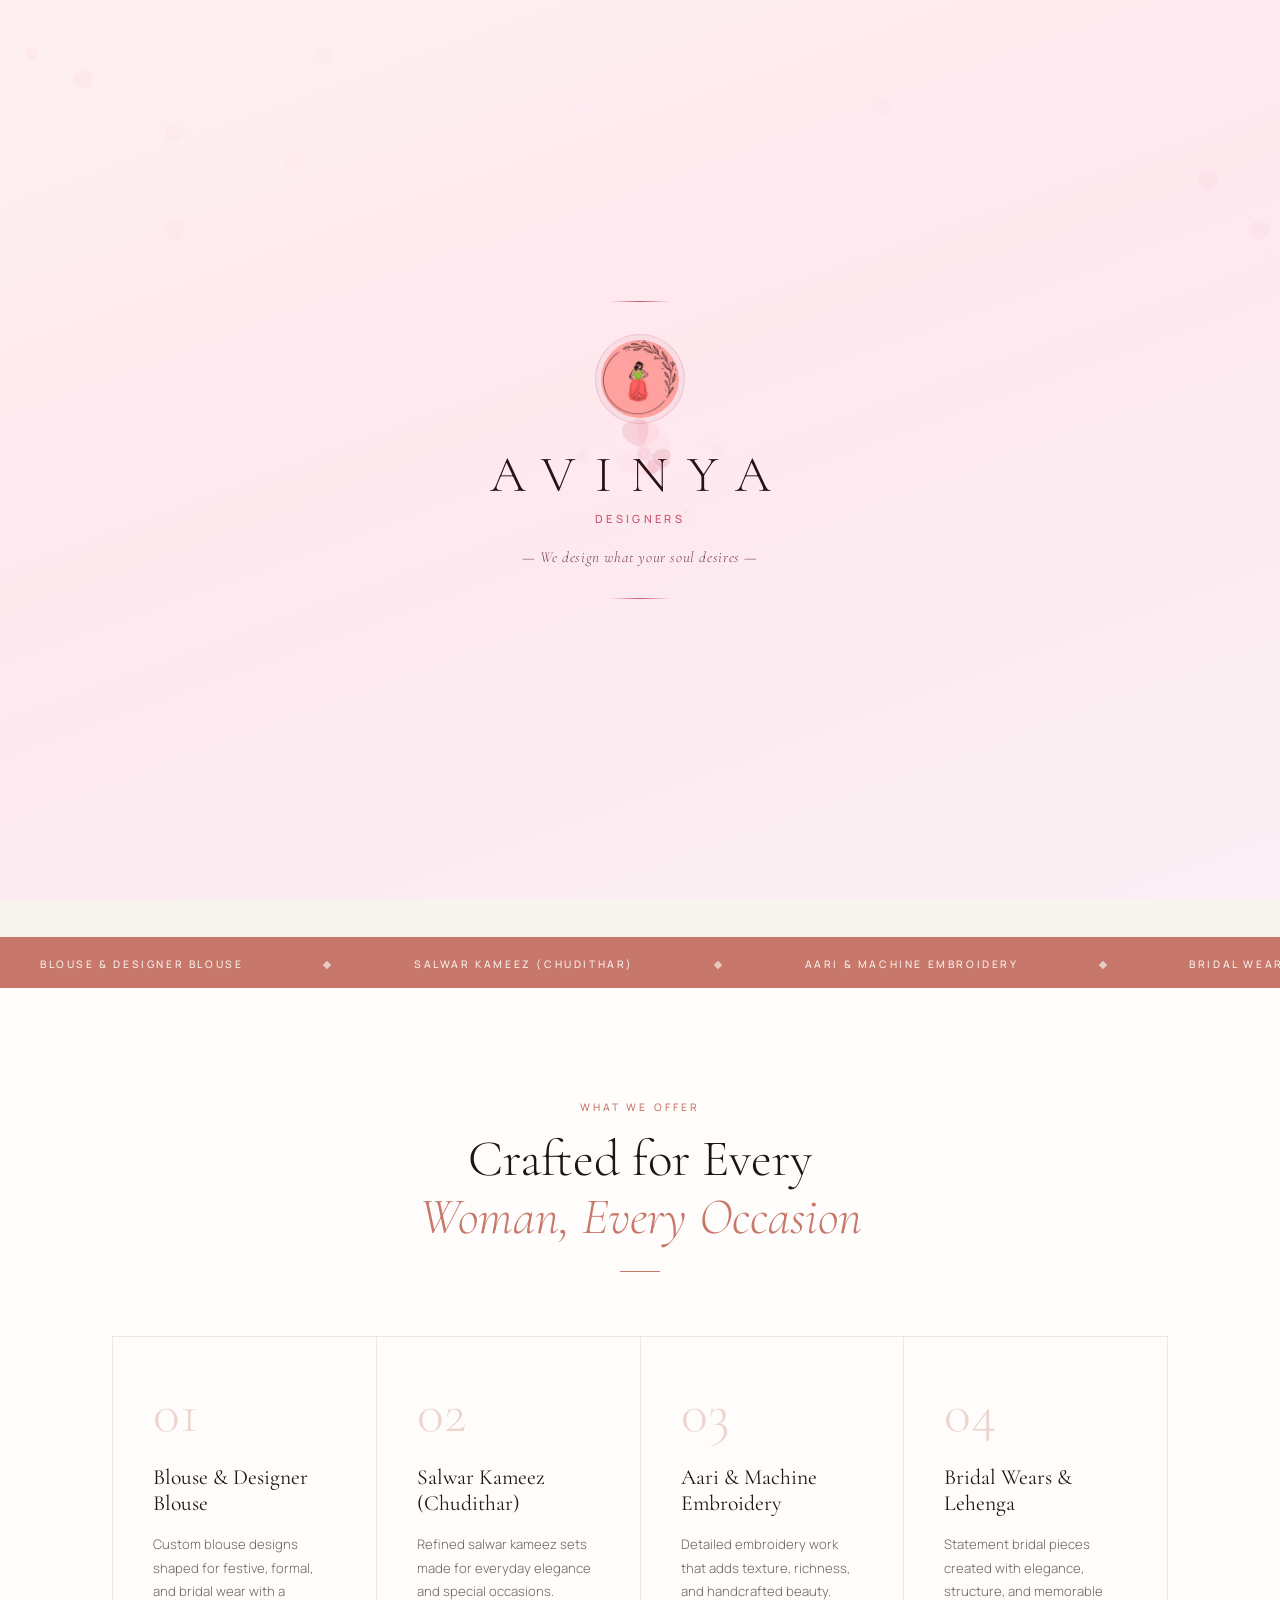
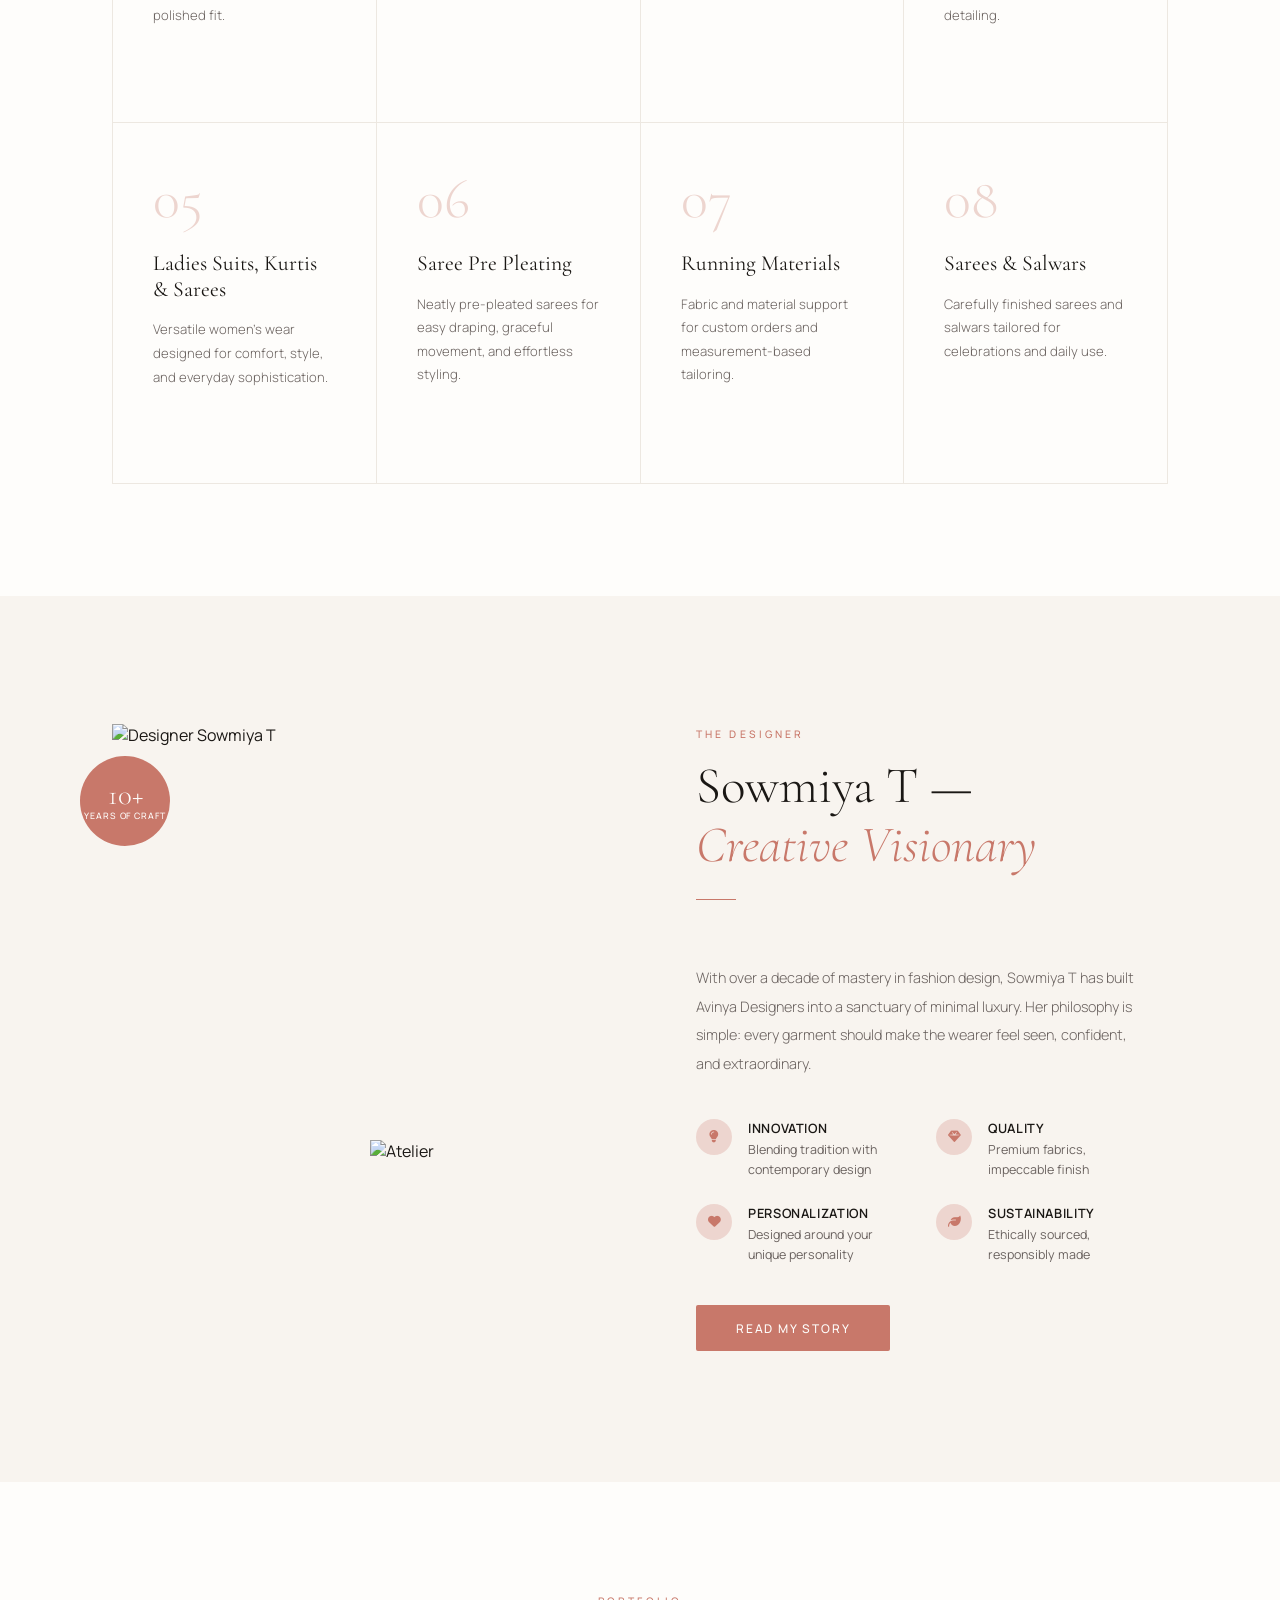
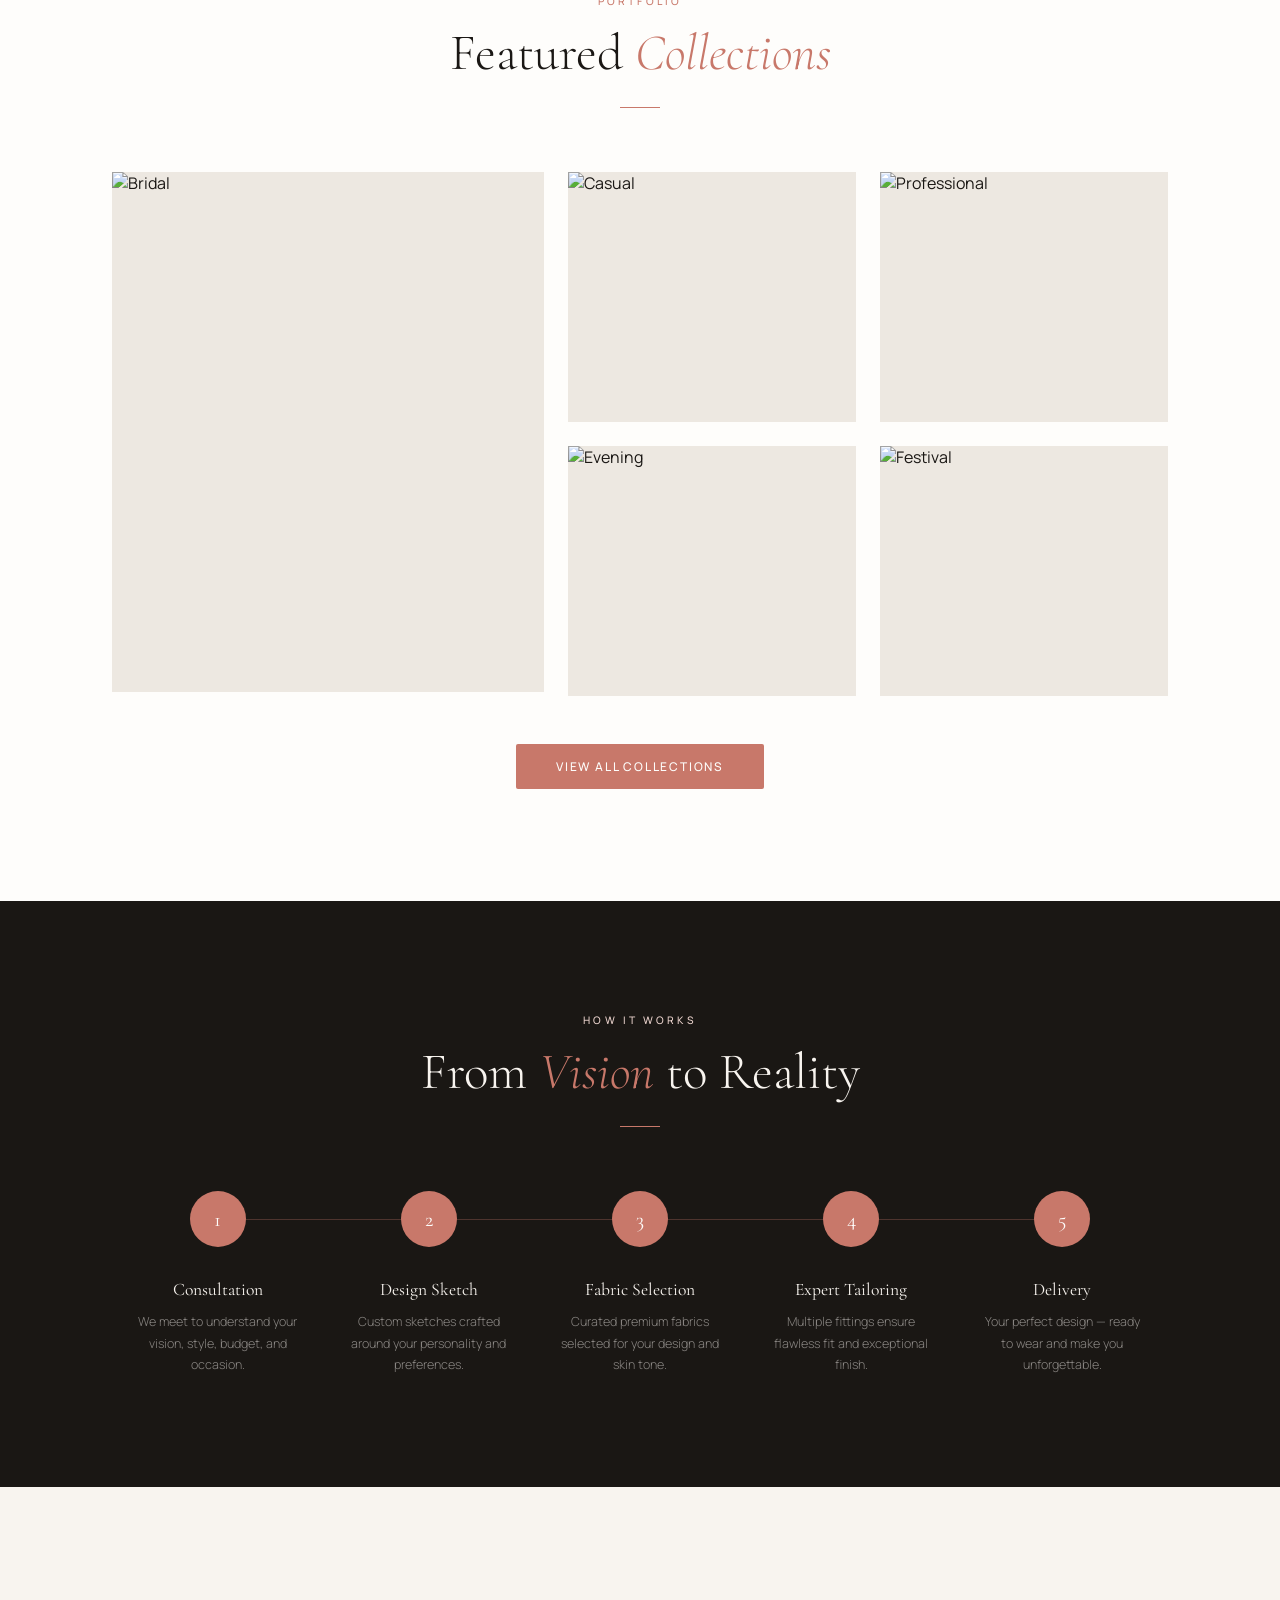
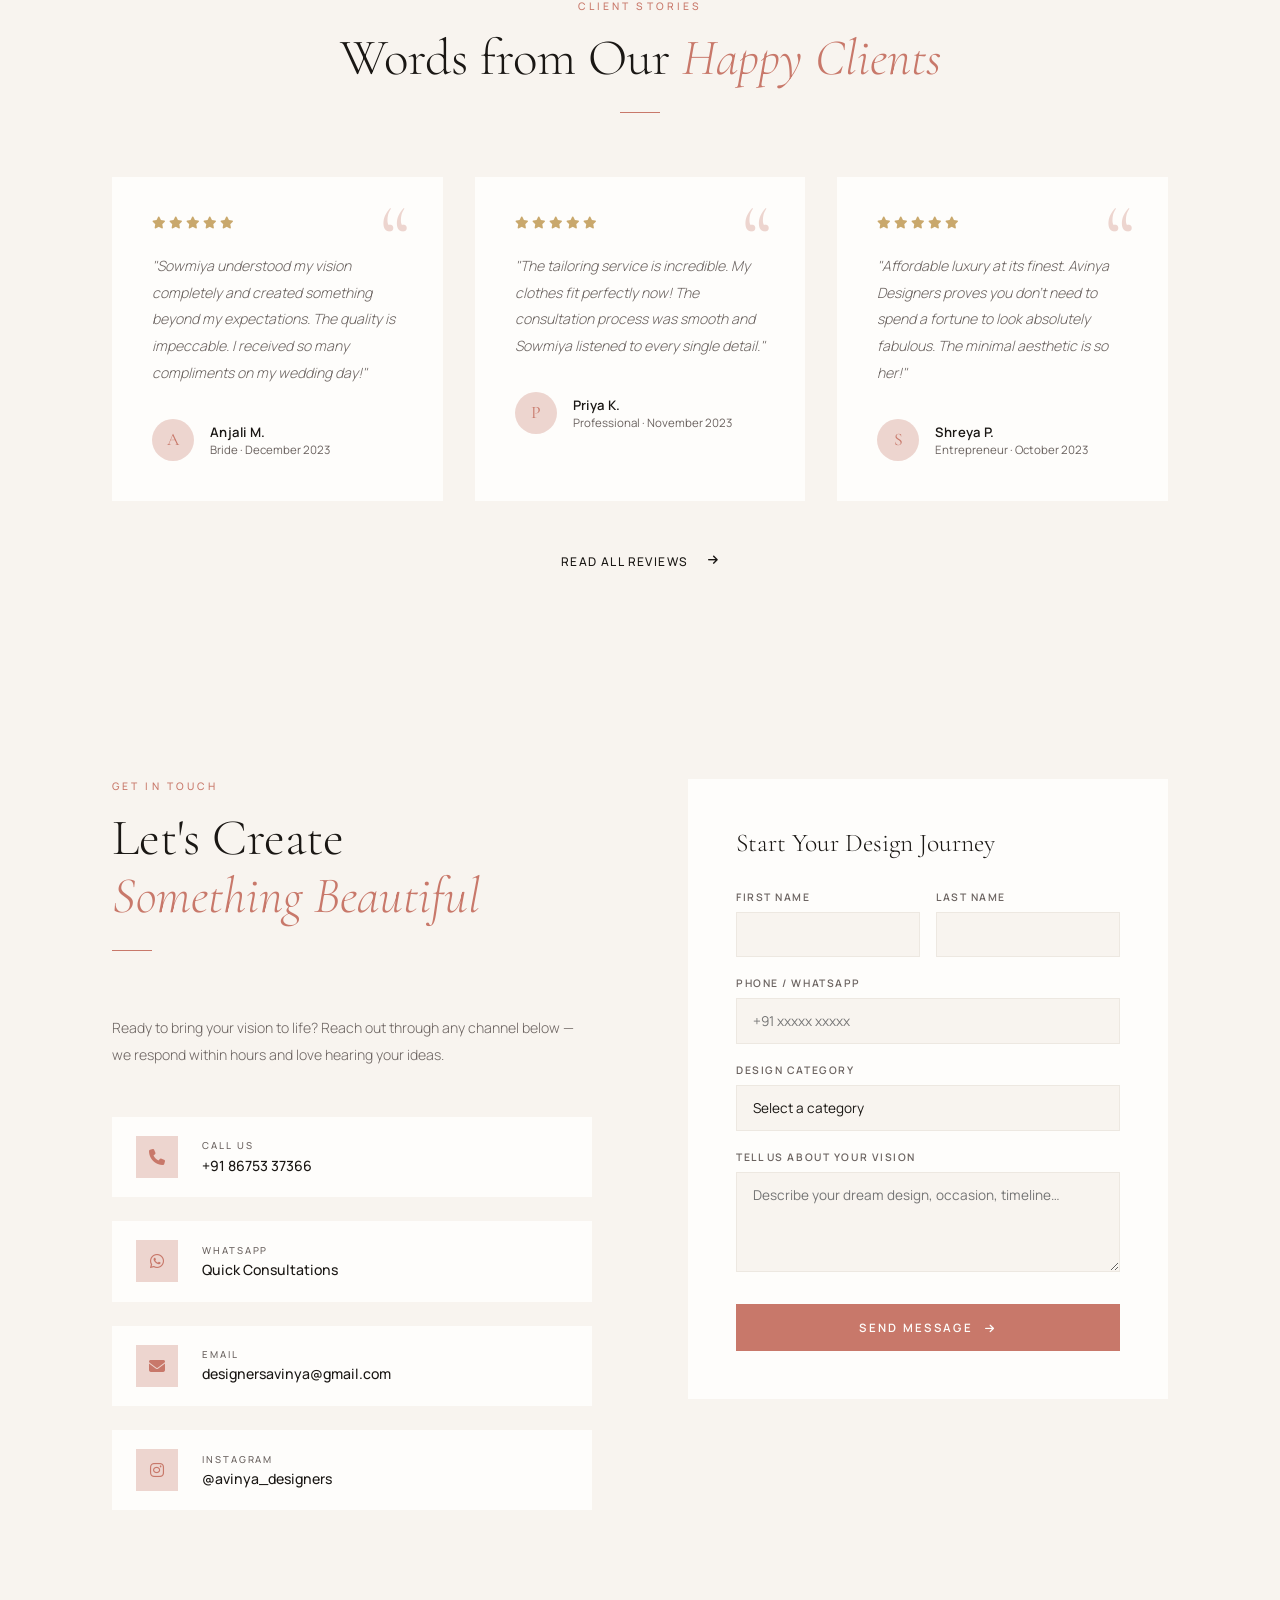
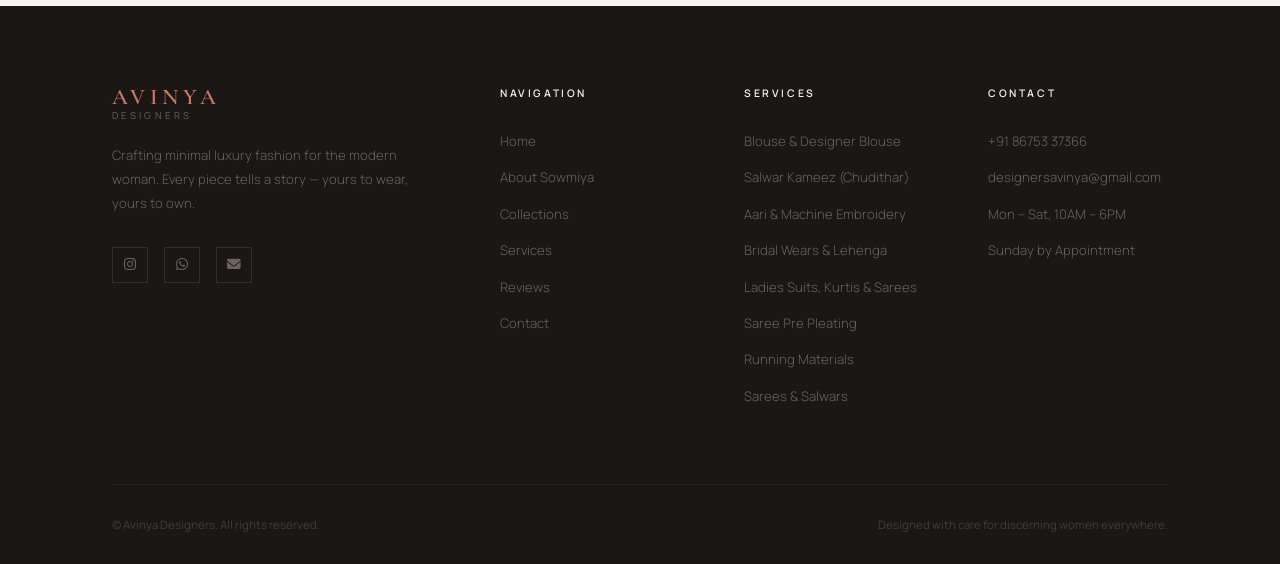
==== commit e3284d1c: "content changes" ====
--- a/index.html
+++ b/index.html
@@ -1280,7 +1280,7 @@
       
       <div class="hero-actions">
         <a href="collections.html" class="btn-primary">Explore Collections</a>
-        <a href="about.html" class="btn-ghost">Meet Sowmiya <i class="fas fa-arrow-right"></i></a>
+        <a href="about.html" class="btn-ghost">Meet The Designer <i class="fas fa-arrow-right"></i></a>
       </div>
       <div class="hero-stats">
         <div>
@@ -1316,18 +1316,18 @@
   <!-- MARQUEE -->
   <div class="marquee-strip">
     <div class="marquee-inner">
-      <span>Bridal Couture</span><span><i class="fas fa-diamond"></i></span>
-      <span>Custom Stitching</span><span><i class="fas fa-diamond"></i></span>
-      <span>Festival Wear</span><span><i class="fas fa-diamond"></i></span>
-      <span>Luxury Minimal</span><span><i class="fas fa-diamond"></i></span>
-      <span>Traditional Fusion</span><span><i class="fas fa-diamond"></i></span>
-      <span>Premium Tailoring</span><span><i class="fas fa-diamond"></i></span>
-      <span>Bridal Couture</span><span><i class="fas fa-diamond"></i></span>
-      <span>Custom Stitching</span><span><i class="fas fa-diamond"></i></span>
-      <span>Festival Wear</span><span><i class="fas fa-diamond"></i></span>
-      <span>Luxury Minimal</span><span><i class="fas fa-diamond"></i></span>
-      <span>Traditional Fusion</span><span><i class="fas fa-diamond"></i></span>
-      <span>Premium Tailoring</span><span><i class="fas fa-diamond"></i></span>
+      <span>Blouse & Designer Blouse</span><span><i class="fas fa-diamond"></i></span>
+      <span>Salwar Kameez (Chudithar)</span><span><i class="fas fa-diamond"></i></span>
+      <span>Aari & Machine Embroidery</span><span><i class="fas fa-diamond"></i></span>
+      <span>Bridal Wears & Lehenga</span><span><i class="fas fa-diamond"></i></span>
+      <span>Ladies Suits, Kurtis & Sarees</span><span><i class="fas fa-diamond"></i></span>
+      <span>Saree Pre Pleating</span><span><i class="fas fa-diamond"></i></span>
+      <span>Running Materials</span><span><i class="fas fa-diamond"></i></span>
+      <span>Sarees & Salwars</span><span><i class="fas fa-diamond"></i></span>
+      <span>Blouse & Designer Blouse</span><span><i class="fas fa-diamond"></i></span>
+      <span>Salwar Kameez (Chudithar)</span><span><i class="fas fa-diamond"></i></span>
+      <span>Aari & Machine Embroidery</span><span><i class="fas fa-diamond"></i></span>
+      <span>Bridal Wears & Lehenga</span><span><i class="fas fa-diamond"></i></span>
     </div>
   </div>
 
@@ -1339,30 +1339,14 @@
       <div class="section-line"></div>
     </div>
     <div class="services-grid">
-      <div class="service-item reveal">
-        <div class="service-num">01</div>
-        <h3 class="service-name">Traditional Designs</h3>
-        <p class="service-desc">Authentic heritage wear with a modern twist. Intricate embroidery, rich fabrics, and timeless patterns for your most special days.</p>
-        <a href="categories.html" class="service-arrow">Explore <i class="fas fa-arrow-right" style="font-size:0.6rem"></i></a>
-      </div>
-      <div class="service-item reveal reveal-delay-1">
-        <div class="service-num">02</div>
-        <h3 class="service-name">Trendy Styles</h3>
-        <p class="service-desc">Contemporary silhouettes that blend comfort with sophistication. Stay ahead with designs made for the modern, confident woman.</p>
-        <a href="categories.html" class="service-arrow">Explore <i class="fas fa-arrow-right" style="font-size:0.6rem"></i></a>
-      </div>
-      <div class="service-item reveal reveal-delay-2">
-        <div class="service-num">03</div>
-        <h3 class="service-name">Custom Stitching</h3>
-        <p class="service-desc">Perfectly tailored to your measurements and style. Every stitch considered, every detail intentional — just for you.</p>
-        <a href="categories.html" class="service-arrow">Explore <i class="fas fa-arrow-right" style="font-size:0.6rem"></i></a>
-      </div>
-      <div class="service-item reveal reveal-delay-3">
-        <div class="service-num">04</div>
-        <h3 class="service-name">Luxury Minimal</h3>
-        <p class="service-desc">Elegant simplicity in premium fabrics. Understated pieces that speak volumes — for the woman who knows less is more.</p>
-        <a href="categories.html" class="service-arrow">Explore <i class="fas fa-arrow-right" style="font-size:0.6rem"></i></a>
-      </div>
+      <div class="service-item reveal"><div class="service-num">01</div><h3 class="service-name">Blouse &amp; Designer Blouse</h3><p class="service-desc">Custom blouse designs shaped for festive, formal, and bridal wear with a polished fit.</p><a href="categories.html" class="service-arrow">Explore <i class="fas fa-arrow-right" style="font-size:0.6rem"></i></a></div>
+      <div class="service-item reveal reveal-delay-1"><div class="service-num">02</div><h3 class="service-name">Salwar Kameez (Chudithar)</h3><p class="service-desc">Refined salwar kameez sets made for everyday elegance and special occasions.</p><a href="categories.html" class="service-arrow">Explore <i class="fas fa-arrow-right" style="font-size:0.6rem"></i></a></div>
+      <div class="service-item reveal reveal-delay-2"><div class="service-num">03</div><h3 class="service-name">Aari &amp; Machine Embroidery</h3><p class="service-desc">Detailed embroidery work that adds texture, richness, and handcrafted beauty.</p><a href="categories.html" class="service-arrow">Explore <i class="fas fa-arrow-right" style="font-size:0.6rem"></i></a></div>
+      <div class="service-item reveal reveal-delay-3"><div class="service-num">04</div><h3 class="service-name">Bridal Wears &amp; Lehenga</h3><p class="service-desc">Statement bridal pieces created with elegance, structure, and memorable detailing.</p><a href="categories.html" class="service-arrow">Explore <i class="fas fa-arrow-right" style="font-size:0.6rem"></i></a></div>
+      <div class="service-item reveal"><div class="service-num">05</div><h3 class="service-name">Ladies Suits, Kurtis &amp; Sarees</h3><p class="service-desc">Versatile women’s wear designed for comfort, style, and everyday sophistication.</p><a href="categories.html" class="service-arrow">Explore <i class="fas fa-arrow-right" style="font-size:0.6rem"></i></a></div>
+      <div class="service-item reveal reveal-delay-1"><div class="service-num">06</div><h3 class="service-name">Saree Pre Pleating</h3><p class="service-desc">Neatly pre-pleated sarees for easy draping, graceful movement, and effortless styling.</p><a href="categories.html" class="service-arrow">Explore <i class="fas fa-arrow-right" style="font-size:0.6rem"></i></a></div>
+      <div class="service-item reveal reveal-delay-2"><div class="service-num">07</div><h3 class="service-name">Running Materials</h3><p class="service-desc">Fabric and material support for custom orders and measurement-based tailoring.</p><a href="categories.html" class="service-arrow">Explore <i class="fas fa-arrow-right" style="font-size:0.6rem"></i></a></div>
+      <div class="service-item reveal reveal-delay-3"><div class="service-num">08</div><h3 class="service-name">Sarees &amp; Salwars</h3><p class="service-desc">Carefully finished sarees and salwars tailored for celebrations and daily use.</p><a href="categories.html" class="service-arrow">Explore <i class="fas fa-arrow-right" style="font-size:0.6rem"></i></a></div>
     </div>
   </section>
 
@@ -1537,7 +1521,7 @@
         <div class="testi-stars">
           <i class="fas fa-star"></i><i class="fas fa-star"></i><i class="fas fa-star"></i><i class="fas fa-star"></i><i class="fas fa-star"></i>
         </div>
-        <p class="testi-text">"The custom stitching service is incredible. My clothes fit perfectly now! The consultation process was smooth and Sowmiya listened to every single detail."</p>
+        <p class="testi-text">"The tailoring service is incredible. My clothes fit perfectly now! The consultation process was smooth and Sowmiya listened to every single detail."</p>
         <div class="testi-author">
           <div class="testi-avatar">P</div>
           <div>
@@ -1626,11 +1610,14 @@
           <label>Design Category</label>
           <select>
             <option value="">Select a category</option>
-            <option>Bridal Wear</option>
-            <option>Custom Design</option>
-            <option>Festival Wear</option>
-            <option>Professional Wear</option>
-            <option>Alterations</option>
+            <option>Blouse & Designer Blouse</option>
+            <option>Salwar Kameez (Chudithar)</option>
+            <option>Aari & Machine Embroidery</option>
+            <option>Bridal Wears & Lehenga</option>
+            <option>Ladies Suits, Kurtis & Sarees</option>
+            <option>Saree Pre Pleating</option>
+            <option>Running Materials</option>
+            <option>Sarees & Salwars</option>
           </select>
         </div>
         <div class="form-field">
@@ -1671,11 +1658,14 @@
       <div class="footer-col">
         <h5>Services</h5>
         <ul>
-          <li><a href="categories.html">Bridal Design</a></li>
-          <li><a href="categories.html">Custom Stitching</a></li>
-          <li><a href="categories.html">Traditional Wear</a></li>
-          <li><a href="categories.html">Luxury Minimal</a></li>
-          <li><a href="categories.html">Alterations</a></li>
+          <li><a href="categories.html">Blouse & Designer Blouse</a></li>
+          <li><a href="categories.html">Salwar Kameez (Chudithar)</a></li>
+          <li><a href="categories.html">Aari & Machine Embroidery</a></li>
+          <li><a href="categories.html">Bridal Wears & Lehenga</a></li>
+          <li><a href="categories.html">Ladies Suits, Kurtis & Sarees</a></li>
+          <li><a href="categories.html">Saree Pre Pleating</a></li>
+          <li><a href="categories.html">Running Materials</a></li>
+          <li><a href="categories.html">Sarees & Salwars</a></li>
         </ul>
       </div>
       <div class="footer-col">
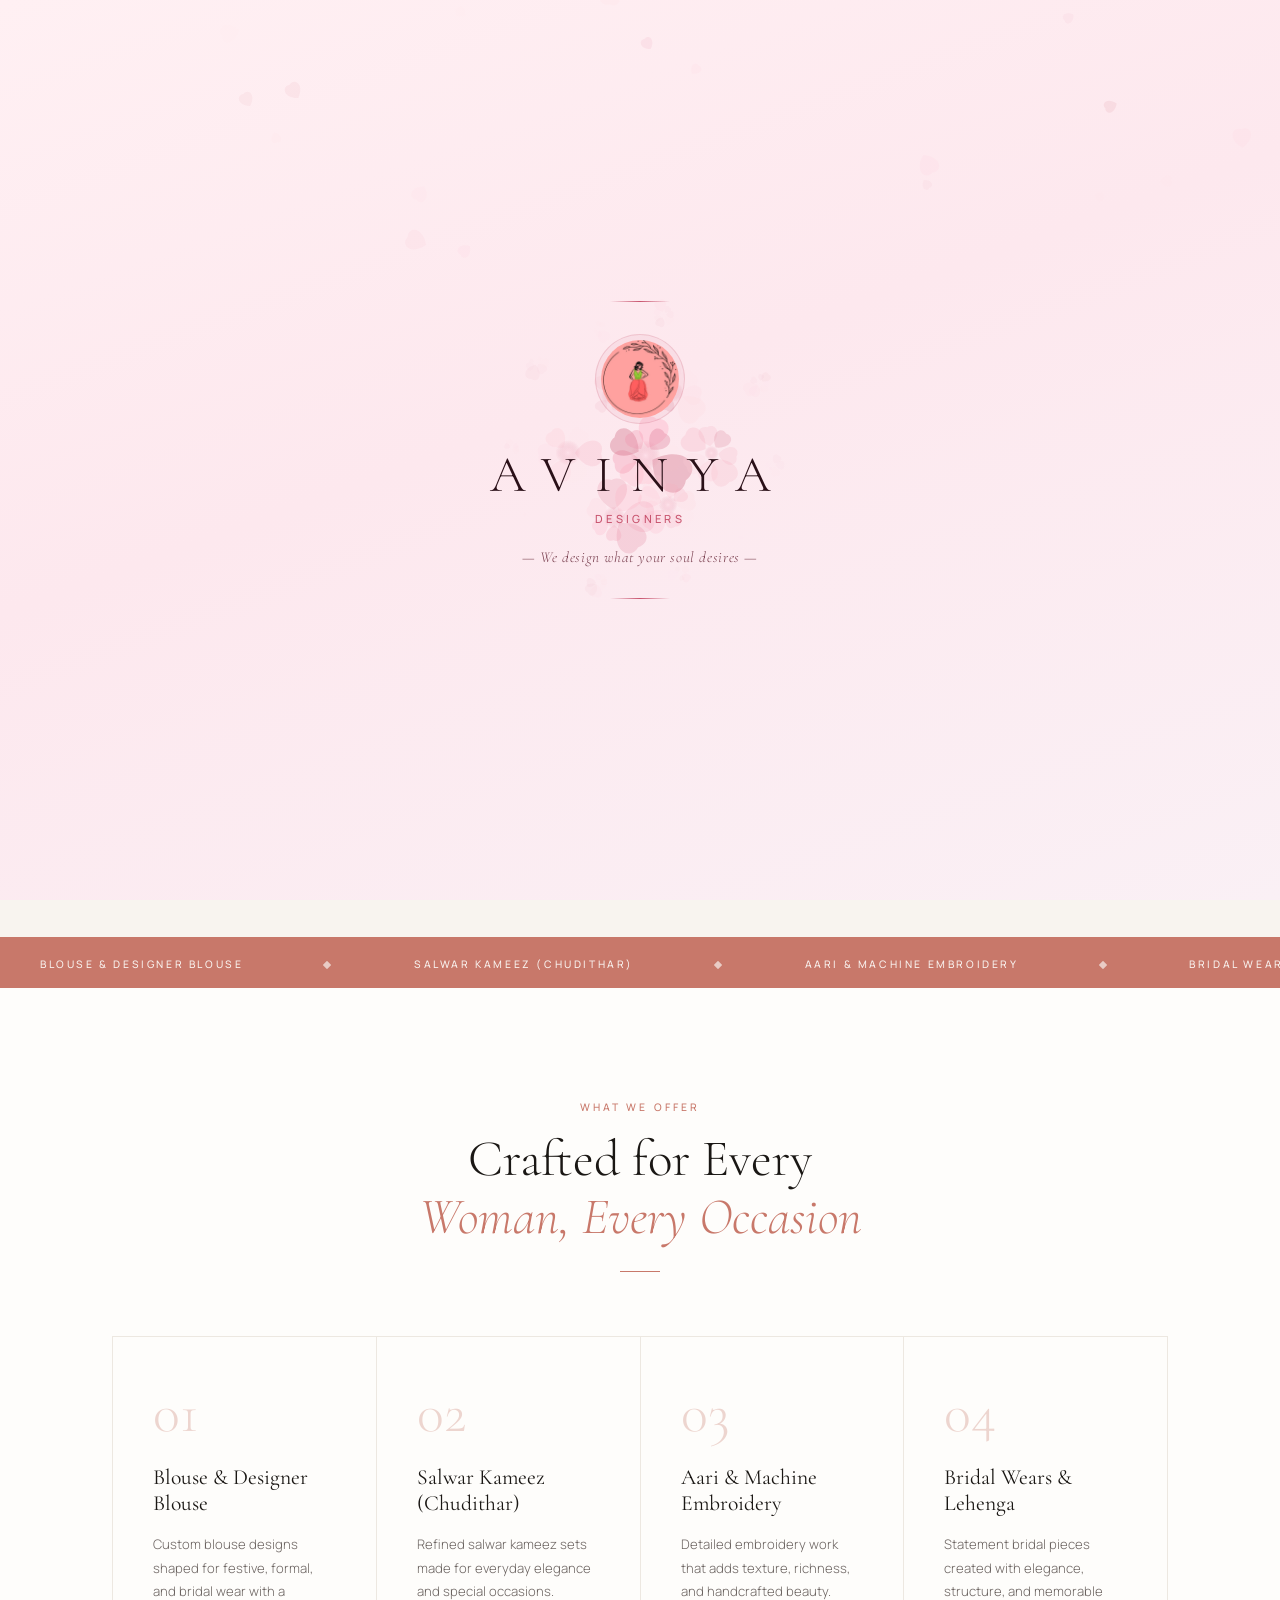
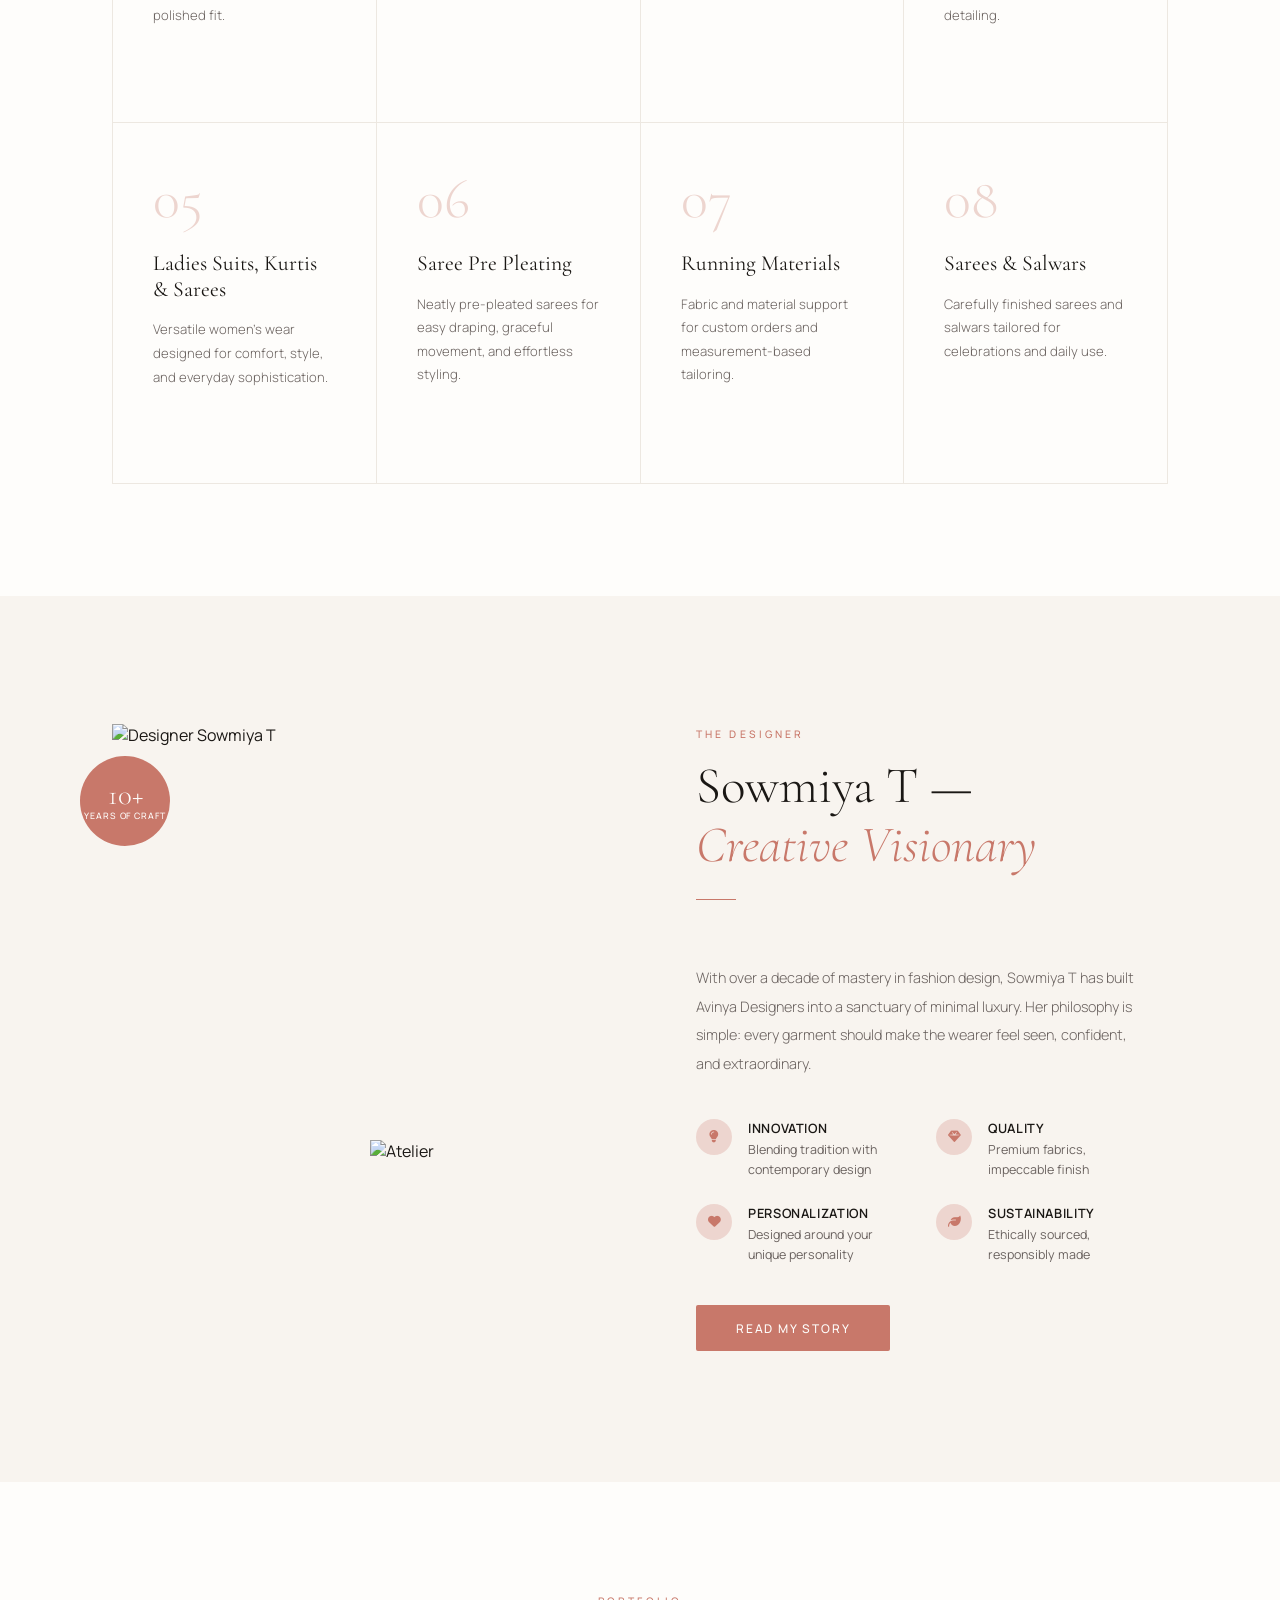
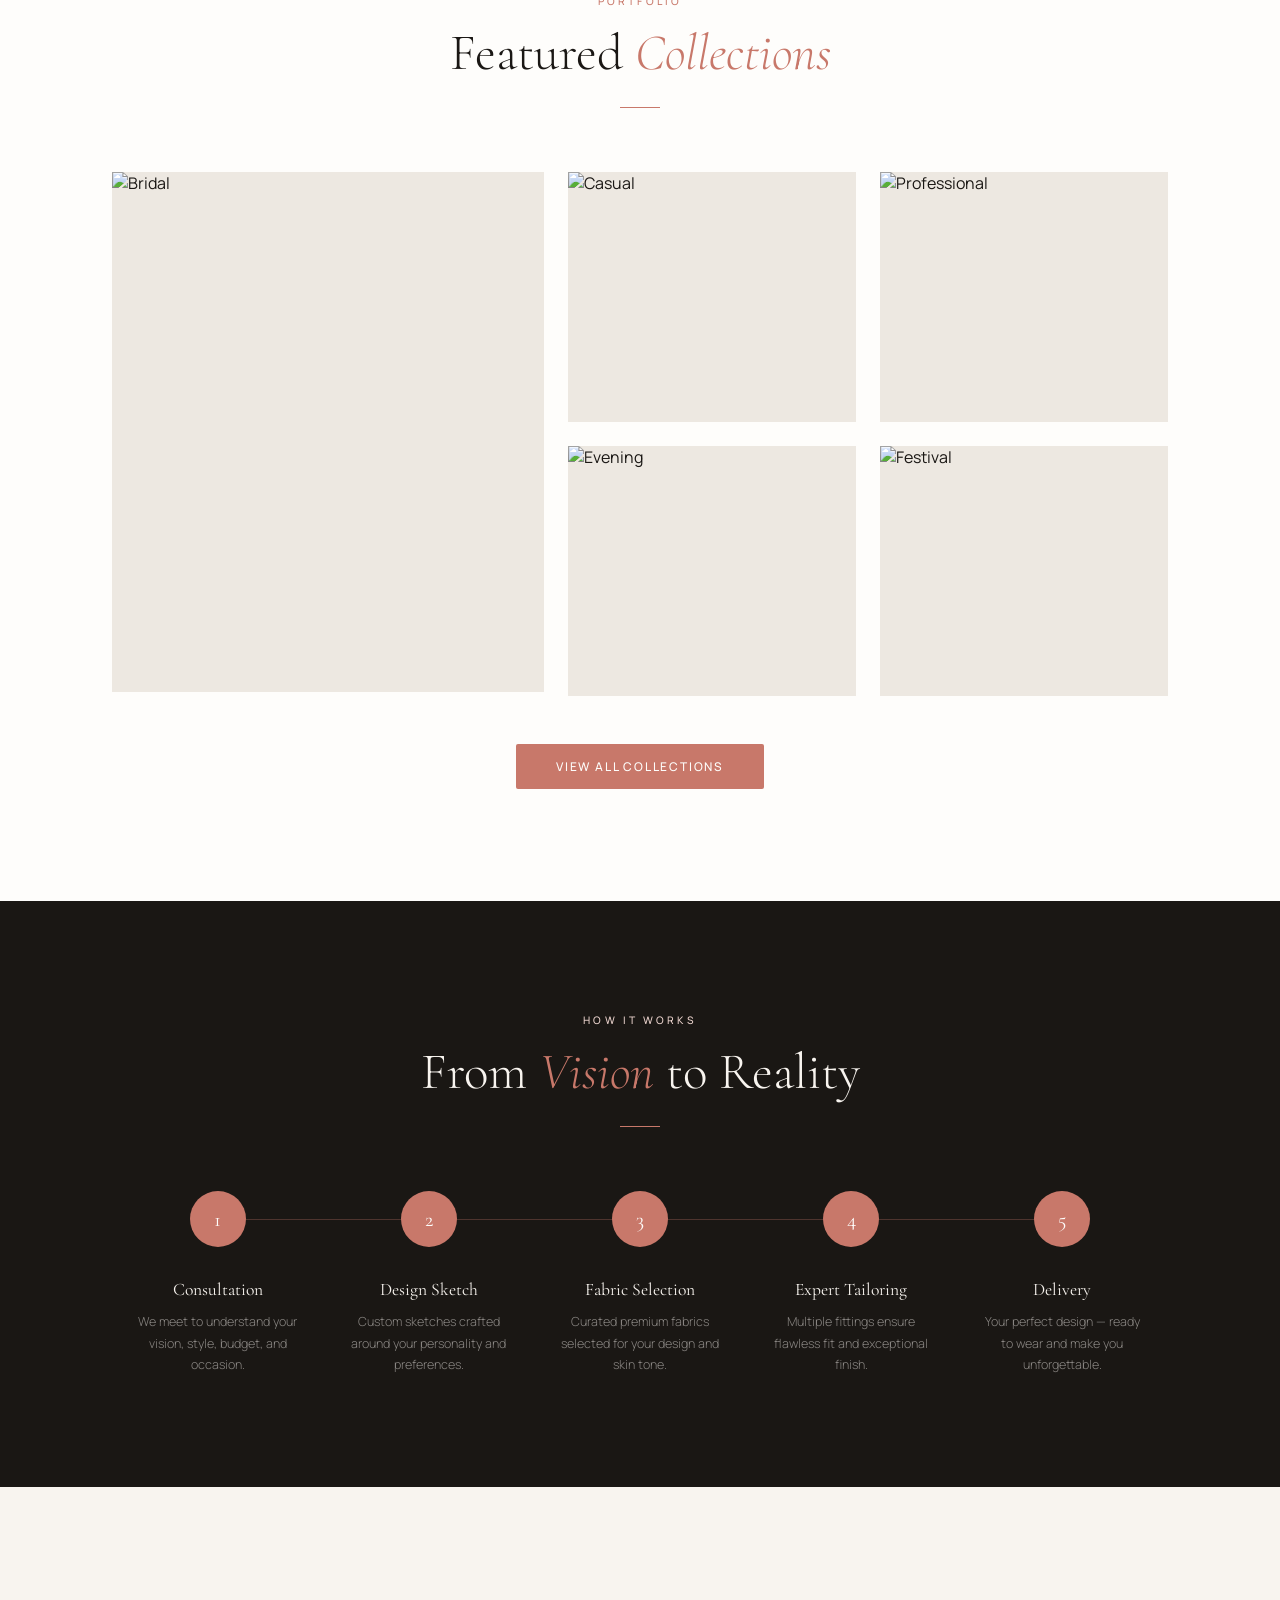
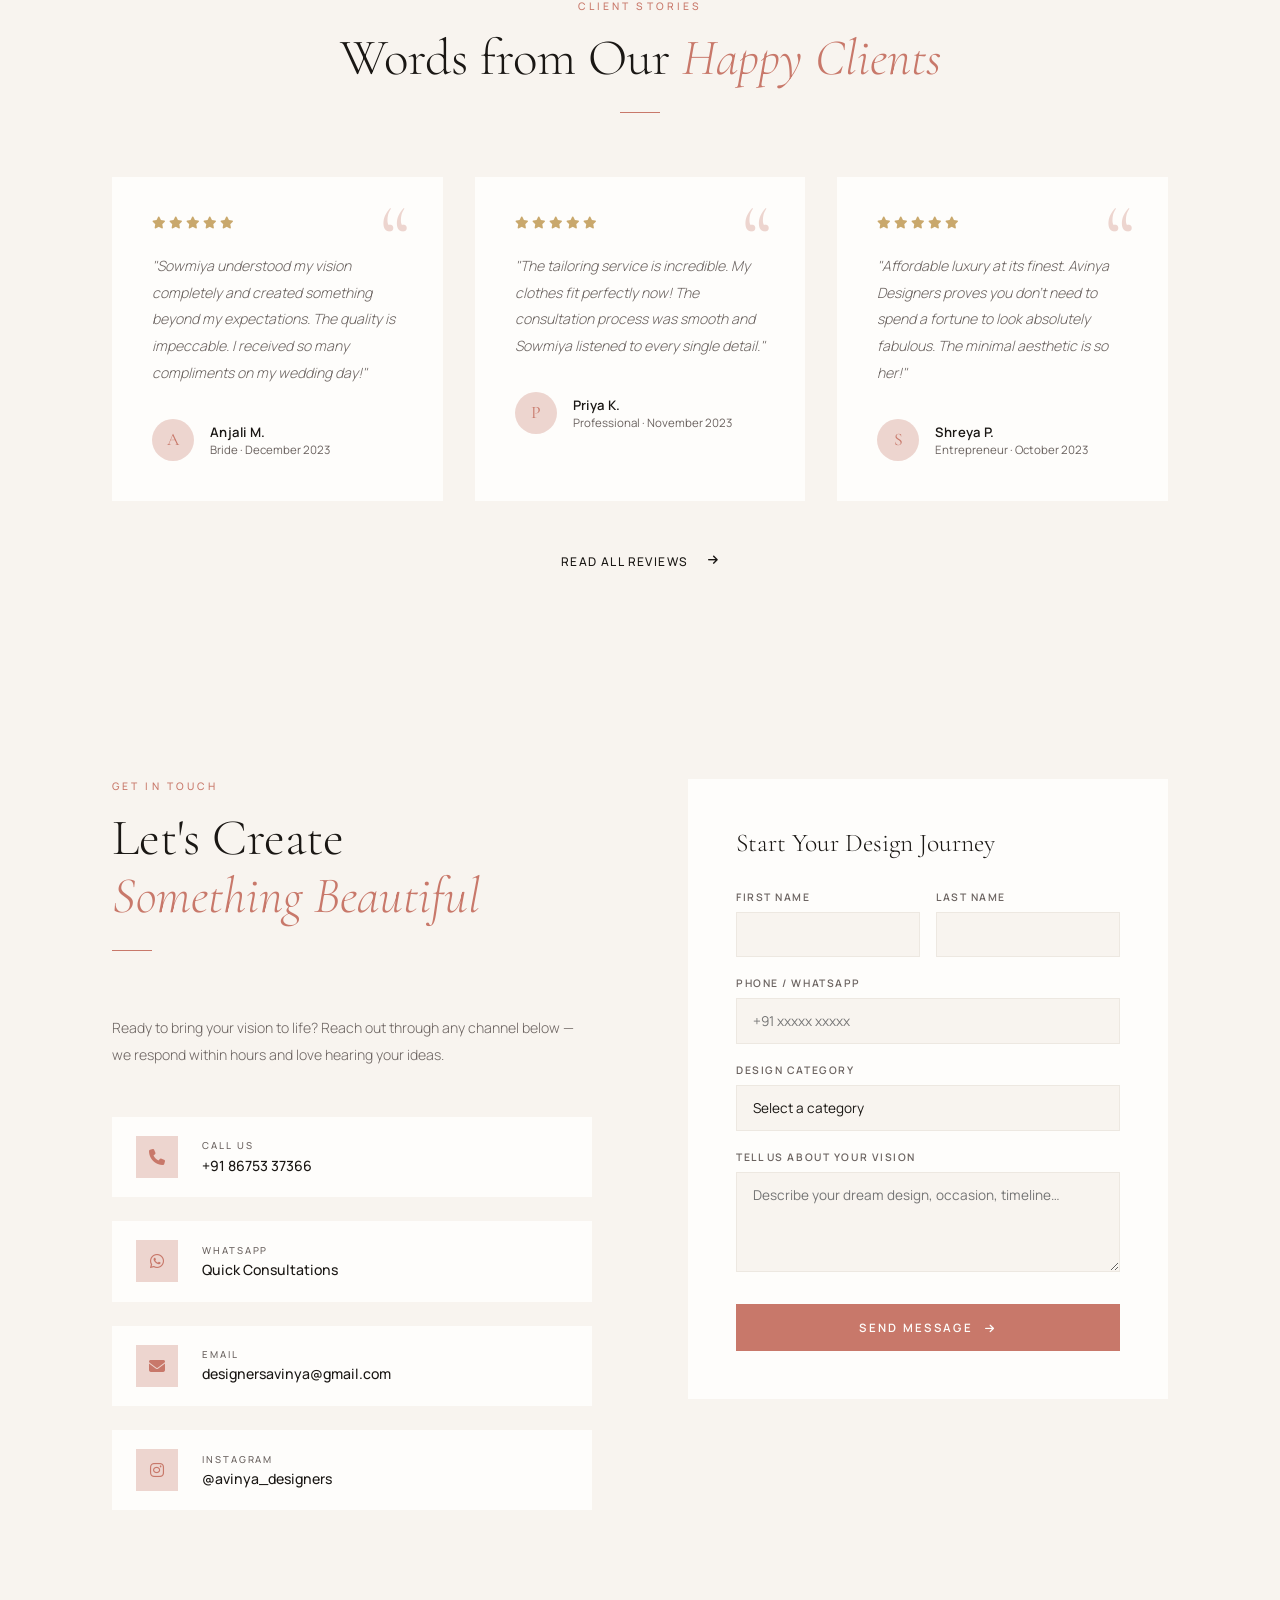
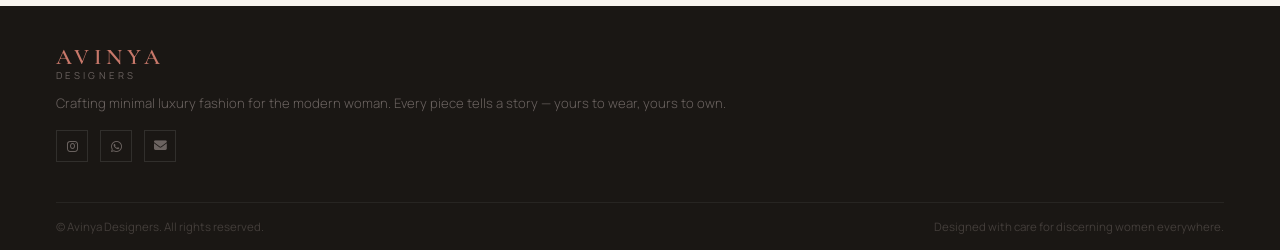
==== commit b19173c4: "shortened footer" ====
--- a/index.html
+++ b/index.html
@@ -764,27 +764,27 @@
     /* ── FOOTER ── */
     footer {
       background: var(--ink);
-      padding: 5rem 7rem 2rem;
+      padding: 2.5rem 3.5rem 1rem;
     }
     .footer-top {
-      display: grid; grid-template-columns: 1.8fr 1fr 1fr 1fr;
-      gap: 4rem; padding-bottom: 4rem;
+      display: grid; grid-template-columns: 1fr;
+      gap: 2rem; padding-bottom: 2.5rem;
       border-bottom: 1px solid rgba(255,255,255,0.06);
     }
     .footer-brand .logo-main { color: var(--rose); font-size: 1.4rem; }
     .footer-brand .logo-sub { color: var(--ink-60); }
     .footer-tagline {
       font-size: 0.82rem; color: var(--ink-60);
-      line-height: 1.8; font-weight: 300; margin: 1.5rem 0 2rem;
+      line-height: 1.6; font-weight: 300; margin: 0.8rem 0 1rem;
     }
     .footer-social {
-      display: flex; gap: 1rem;
+      display: flex; gap: 0.75rem;
     }
     .footer-social a {
-      width: 36px; height: 36px;
+      width: 32px; height: 32px;
       border: 1px solid rgba(255,255,255,0.1);
       display: flex; align-items: center; justify-content: center;
-      color: var(--ink-60); font-size: 0.85rem; text-decoration: none;
+      color: var(--ink-60); font-size: 0.8rem; text-decoration: none;
       transition: border-color 0.3s, color 0.3s, background 0.3s;
     }
     .footer-social a:hover {
@@ -795,10 +795,10 @@
     .footer-col h5 {
       font-size: 0.65rem; letter-spacing: 0.25em;
       text-transform: uppercase; font-weight: 600;
-      color: var(--cream); margin-bottom: 1.8rem;
+      color: var(--cream); margin-bottom: 1rem;
     }
     .footer-col ul { list-style: none; }
-    .footer-col li { margin-bottom: 0.9rem; }
+    .footer-col li { margin-bottom: 0.6rem; }
     .footer-col a {
       font-size: 0.82rem; color: var(--ink-60);
       text-decoration: none; font-weight: 300;
@@ -807,7 +807,7 @@
     .footer-col a:hover { color: var(--rose); }
     .footer-bottom {
       display: flex; justify-content: space-between;
-      align-items: center; padding-top: 2rem;
+      align-items: center; padding-top: 1rem;
       font-size: 0.72rem; color: rgba(107,99,96,0.5);
     }
 
@@ -963,9 +963,9 @@
       nav.scrolled { padding: 1rem 2.5rem; }
       .hero-left { padding: 7rem 3rem 4rem 4rem; }
       .services, .portfolio, .about, .testimonials, .pricing, .contact-strip { padding-left: 3rem; padding-right: 3rem; }
-      footer { padding-left: 3rem; padding-right: 3rem; }
+      footer { padding-left: 2rem; padding-right: 2rem; }
       .services-grid { grid-template-columns: repeat(2, 1fr); }
-      .footer-top { grid-template-columns: 1fr 1fr; gap: 3rem; }
+      .footer-top { grid-template-columns: 1fr 1fr; gap: 1.5rem; }
     }
     @media (max-width: 768px) {
       /* FAB Mobile Adjustments */
@@ -1106,9 +1106,9 @@
       .pricing { padding: 4rem 1.5rem; }
       .pricing-grid { grid-template-columns: 1fr; }
       .contact-strip { grid-template-columns: 1fr; gap: 2rem; padding: 4rem 1.5rem; margin-bottom: 4rem; }
-      footer { padding: 3rem 1.5rem 1.5rem; }
-      .footer-top { grid-template-columns: 1fr; gap: 2rem; }
-      .footer-bottom { flex-direction: column; gap: 0.5rem; text-align: center; font-size: 0.85rem; }
+      footer { padding: 2rem 1rem 0.8rem; }
+      .footer-top { grid-template-columns: 1fr; gap: 1.2rem; }
+      .footer-bottom { flex-direction: column; gap: 0.3rem; text-align: center; font-size: 0.8rem; }
     }
     @media (max-width: 480px) {
       /* FAB Extra Small Mobile */
@@ -1162,7 +1162,7 @@
       .stat-label { font-size: 0.7rem; }
       .hero-actions { gap: 0.75rem; }
       .btn-primary, .btn-ghost { font-size: 0.9rem; padding: 0.6rem 1rem; min-height: 44px; }
-      .services, .about, .portfolio, .process, .testimonials, .pricing, footer { padding: 2.5rem 1rem !important; }
+      .services, .about, .portfolio, .process, .testimonials, .pricing, footer { padding: 1.5rem 0.75rem !important; }
       .section-title { font-size: 1.8rem; }
       h3 { font-size: 1.2rem; }
       p { font-size: 0.9rem; }
@@ -1644,39 +1644,6 @@
           <a href="mailto:designersavinya@gmail.com"><i class="fas fa-envelope"></i></a>
         </div>
       </div>
-      <div class="footer-col">
-        <h5>Navigation</h5>
-        <ul>
-          <li><a href="index.html">Home</a></li>
-          <li><a href="about.html">About Sowmiya</a></li>
-          <li><a href="collections.html">Collections</a></li>
-          <li><a href="categories.html">Services</a></li>
-          <li><a href="reviews.html">Reviews</a></li>
-          <li><a href="contact.html">Contact</a></li>
-        </ul>
-      </div>
-      <div class="footer-col">
-        <h5>Services</h5>
-        <ul>
-          <li><a href="categories.html">Blouse & Designer Blouse</a></li>
-          <li><a href="categories.html">Salwar Kameez (Chudithar)</a></li>
-          <li><a href="categories.html">Aari & Machine Embroidery</a></li>
-          <li><a href="categories.html">Bridal Wears & Lehenga</a></li>
-          <li><a href="categories.html">Ladies Suits, Kurtis & Sarees</a></li>
-          <li><a href="categories.html">Saree Pre Pleating</a></li>
-          <li><a href="categories.html">Running Materials</a></li>
-          <li><a href="categories.html">Sarees & Salwars</a></li>
-        </ul>
-      </div>
-      <div class="footer-col">
-        <h5>Contact</h5>
-        <ul>
-          <li><a href="tel:+918675337366">+91 86753 37366</a></li>
-          <li><a href="mailto:designersavinya@gmail.com">designersavinya@gmail.com</a></li>
-          <li><a href="#">Mon – Sat, 10AM – 6PM</a></li>
-          <li><a href="#">Sunday by Appointment</a></li>
-        </ul>
-      </div>
     </div>
     <div class="footer-bottom">
       <span>©  Avinya Designers. All rights reserved.</span>
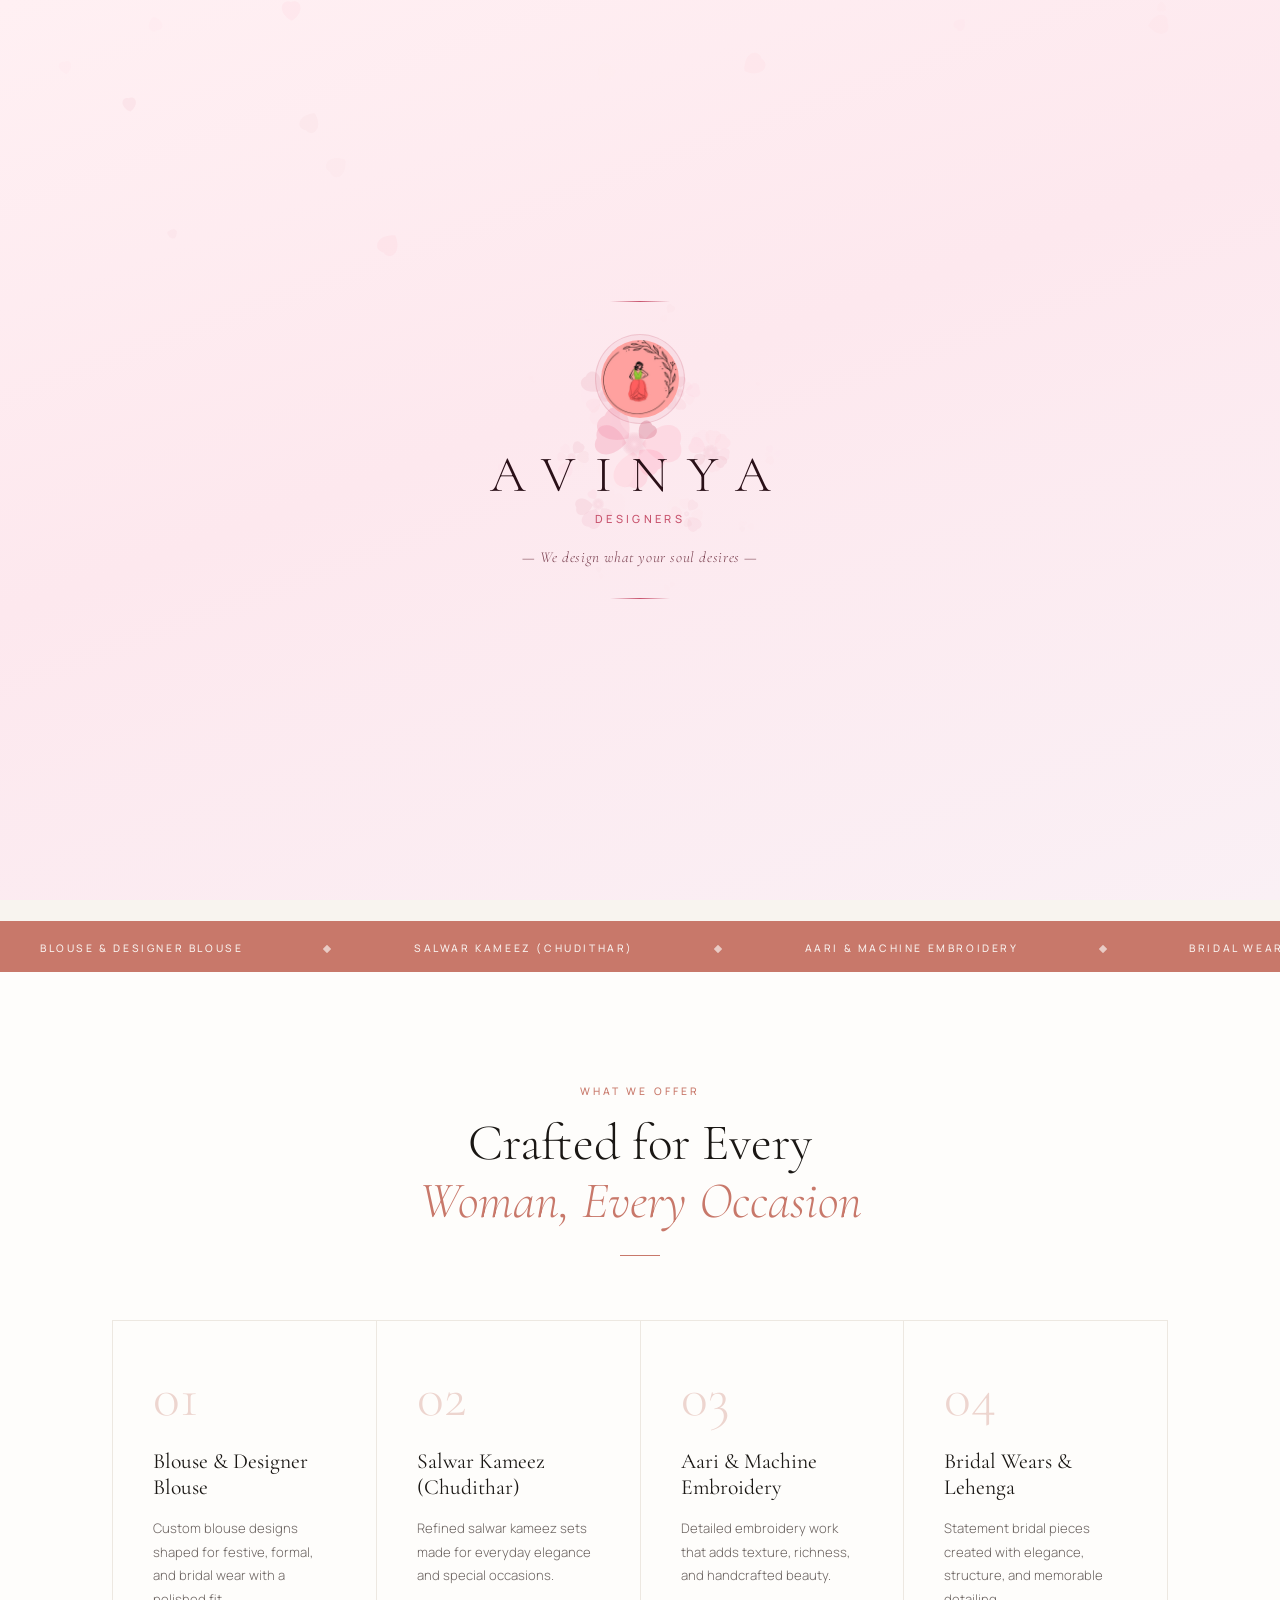
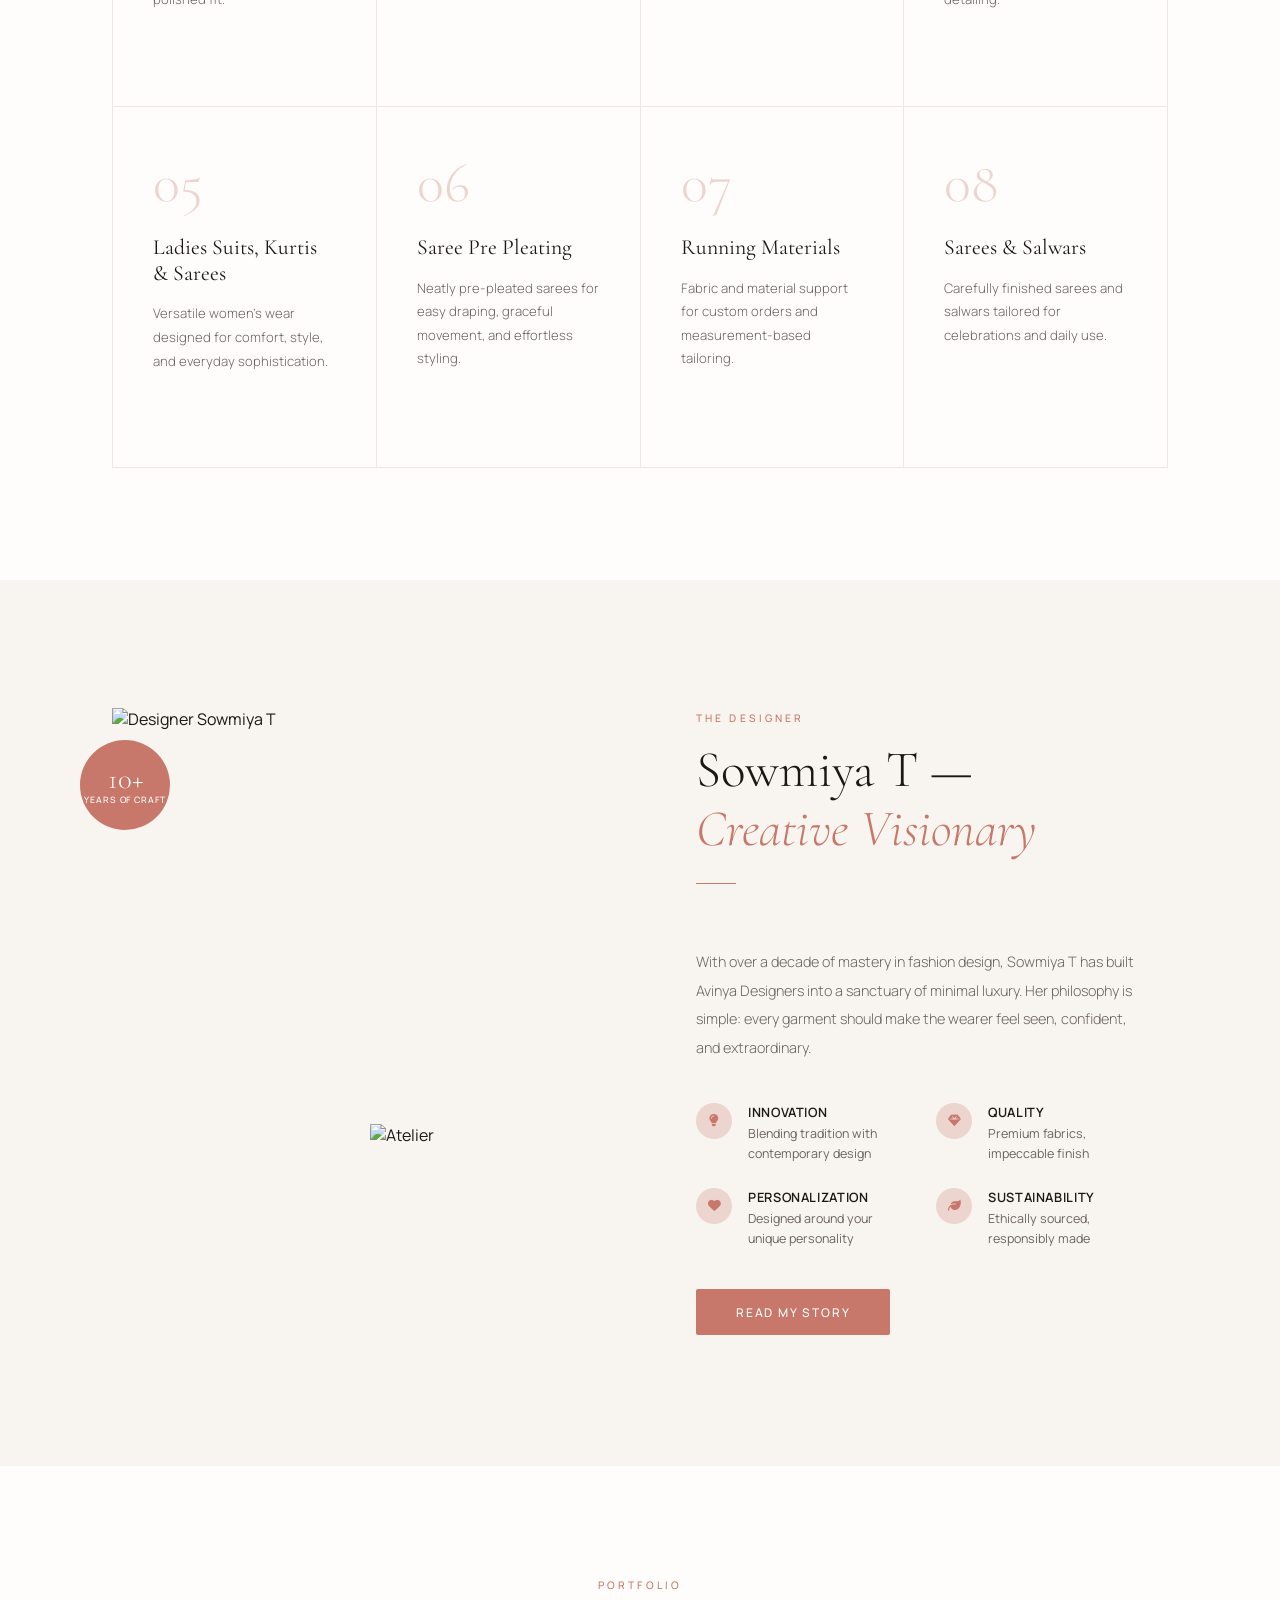
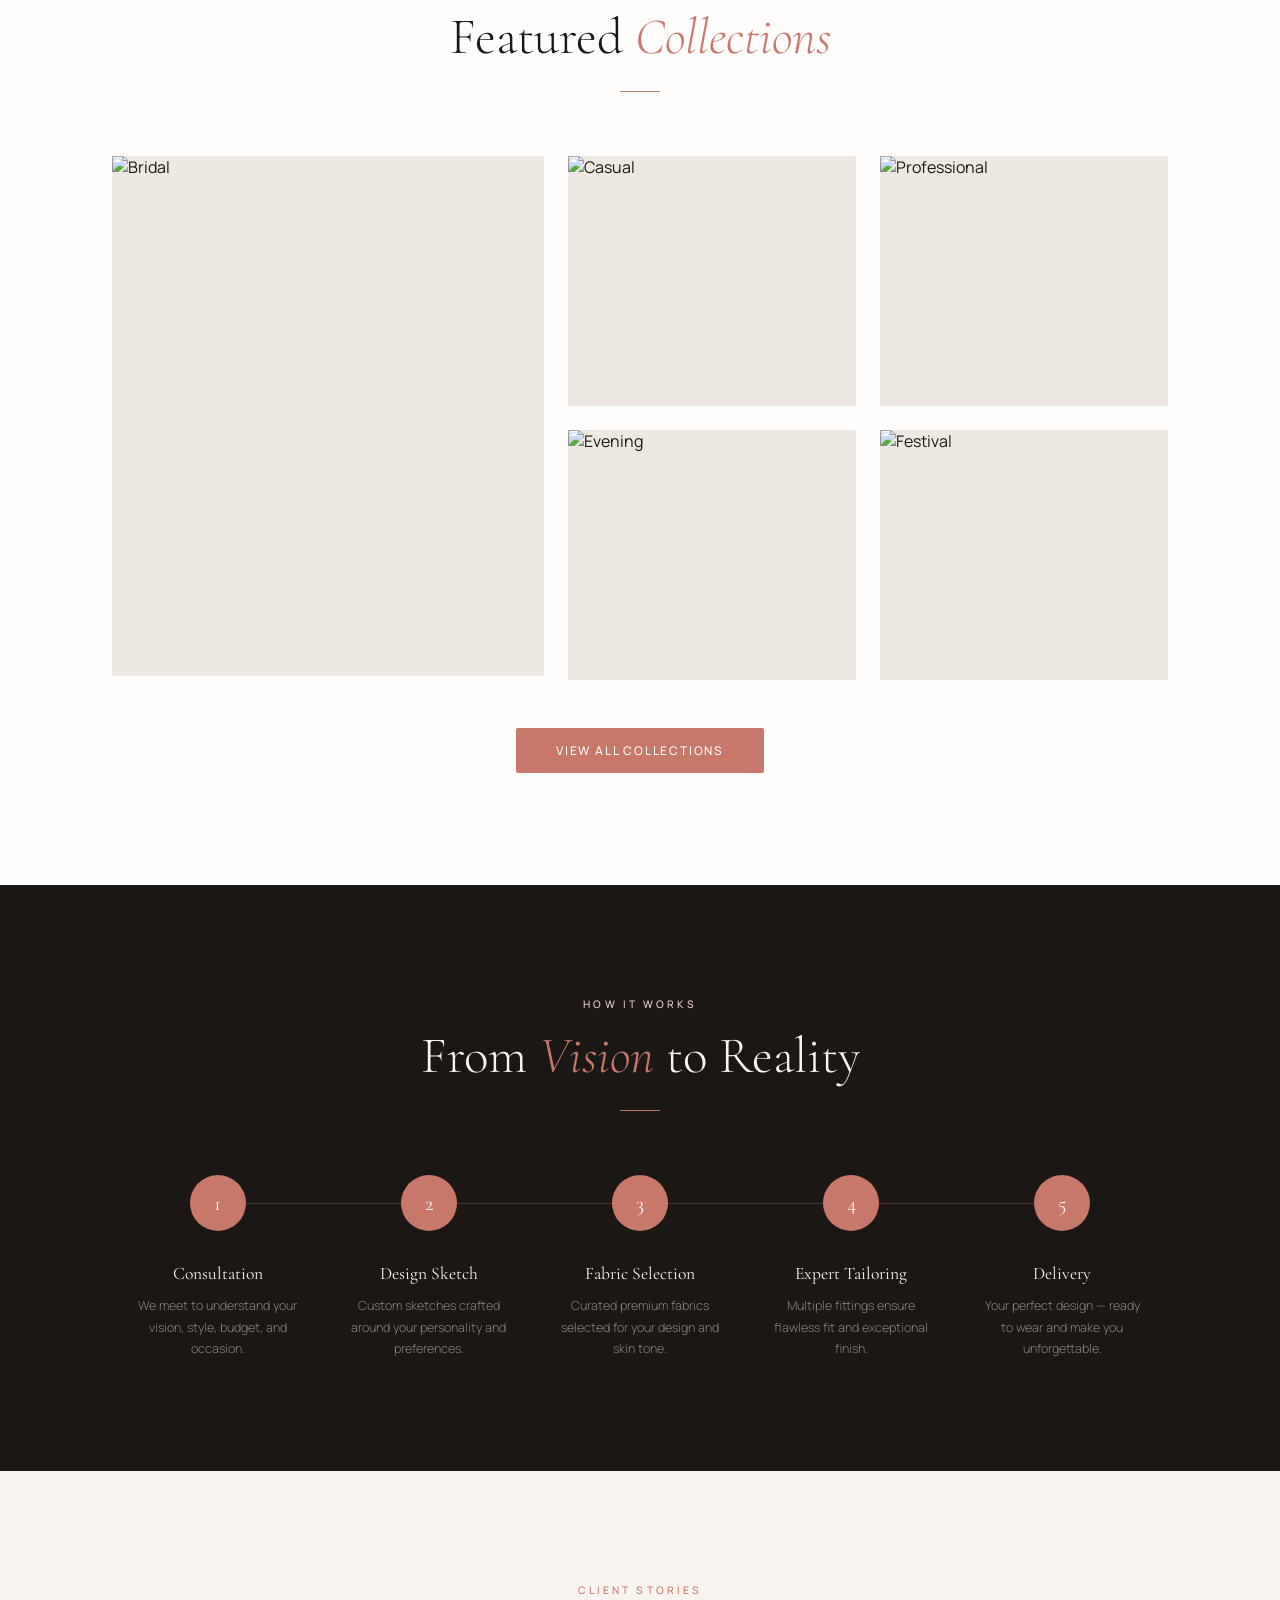
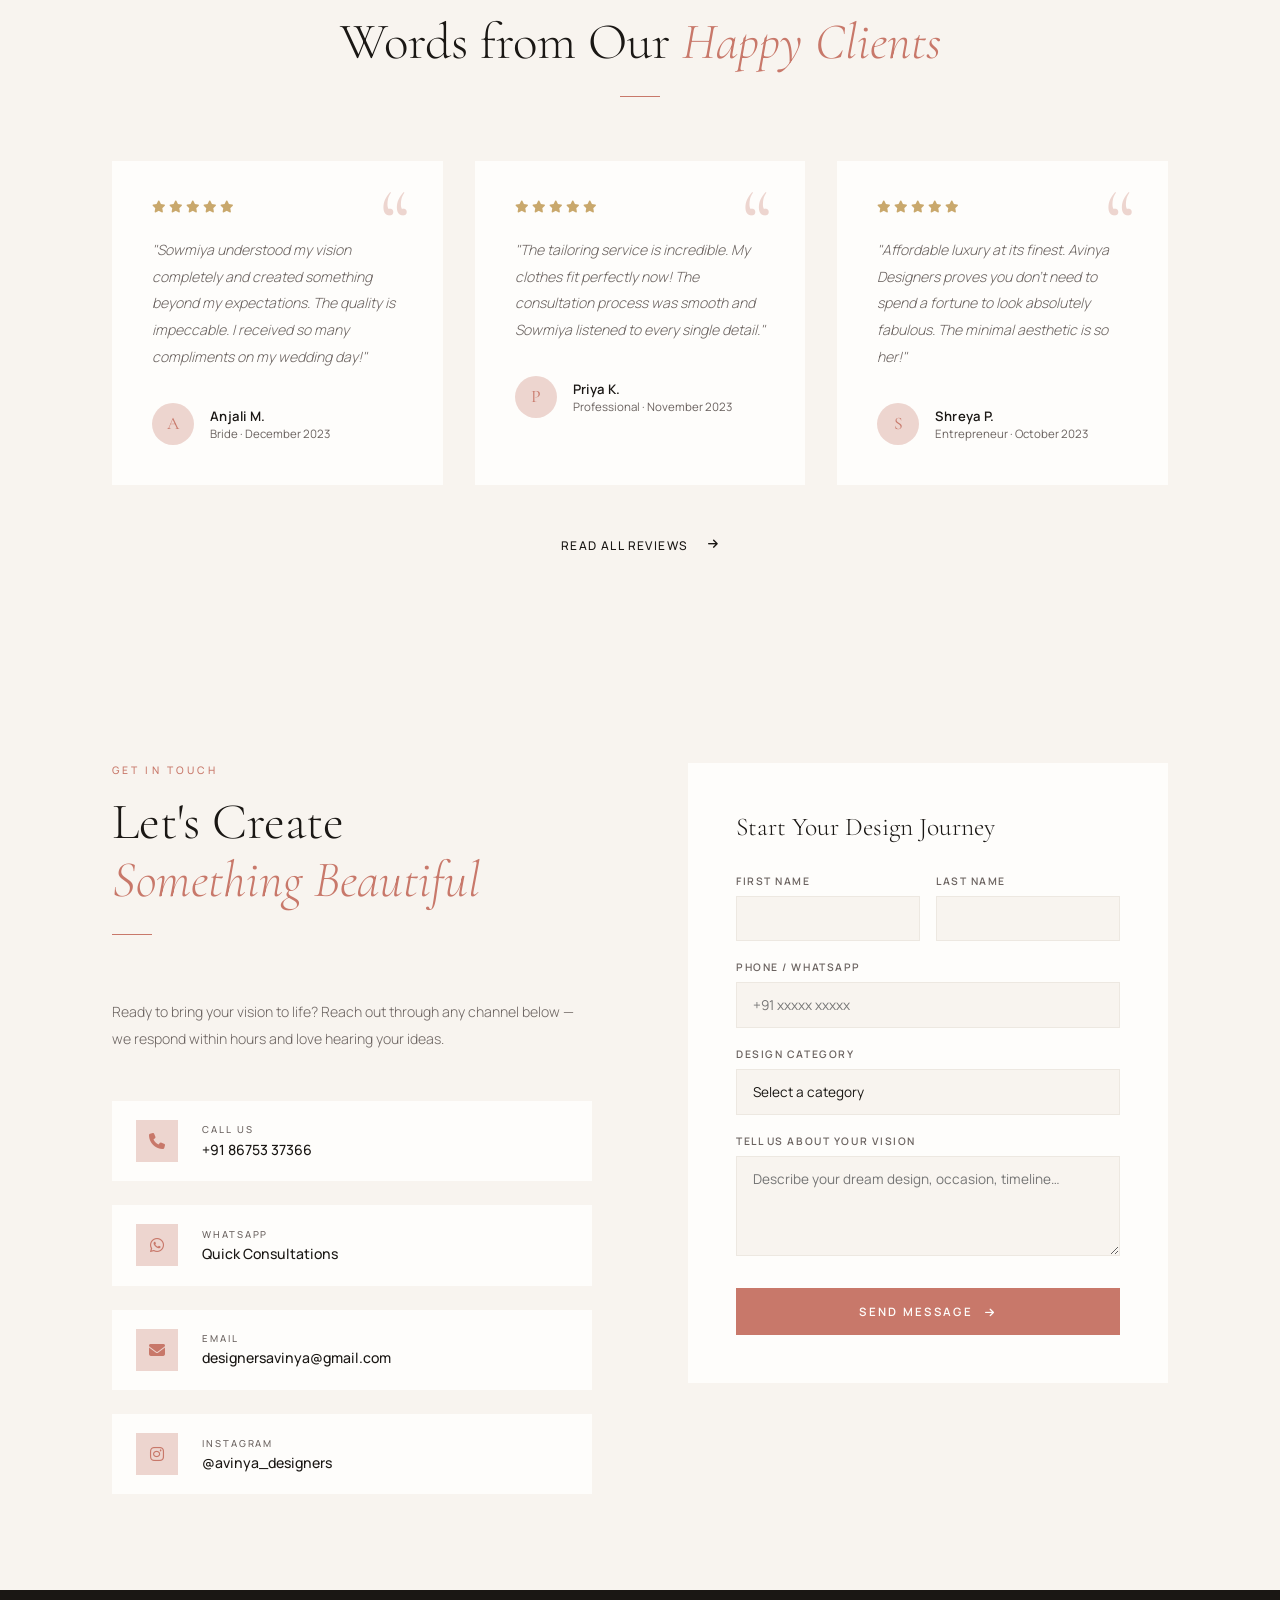
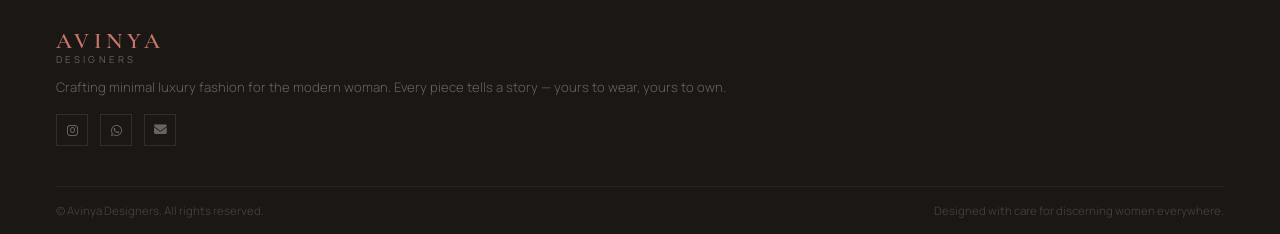
==== commit 60c781fa: "stat font size lowered" ====
--- a/index.html
+++ b/index.html
@@ -198,7 +198,7 @@
     }
     .stat-val {
       font-family: var(--ff-display);
-      font-size: 2.2rem; font-weight: 300; color: var(--rose);
+      font-size: 1.4rem; font-weight: 300; color: var(--rose);
     }
     .stat-label {
       font-size: 0.65rem; letter-spacing: 0.15em;
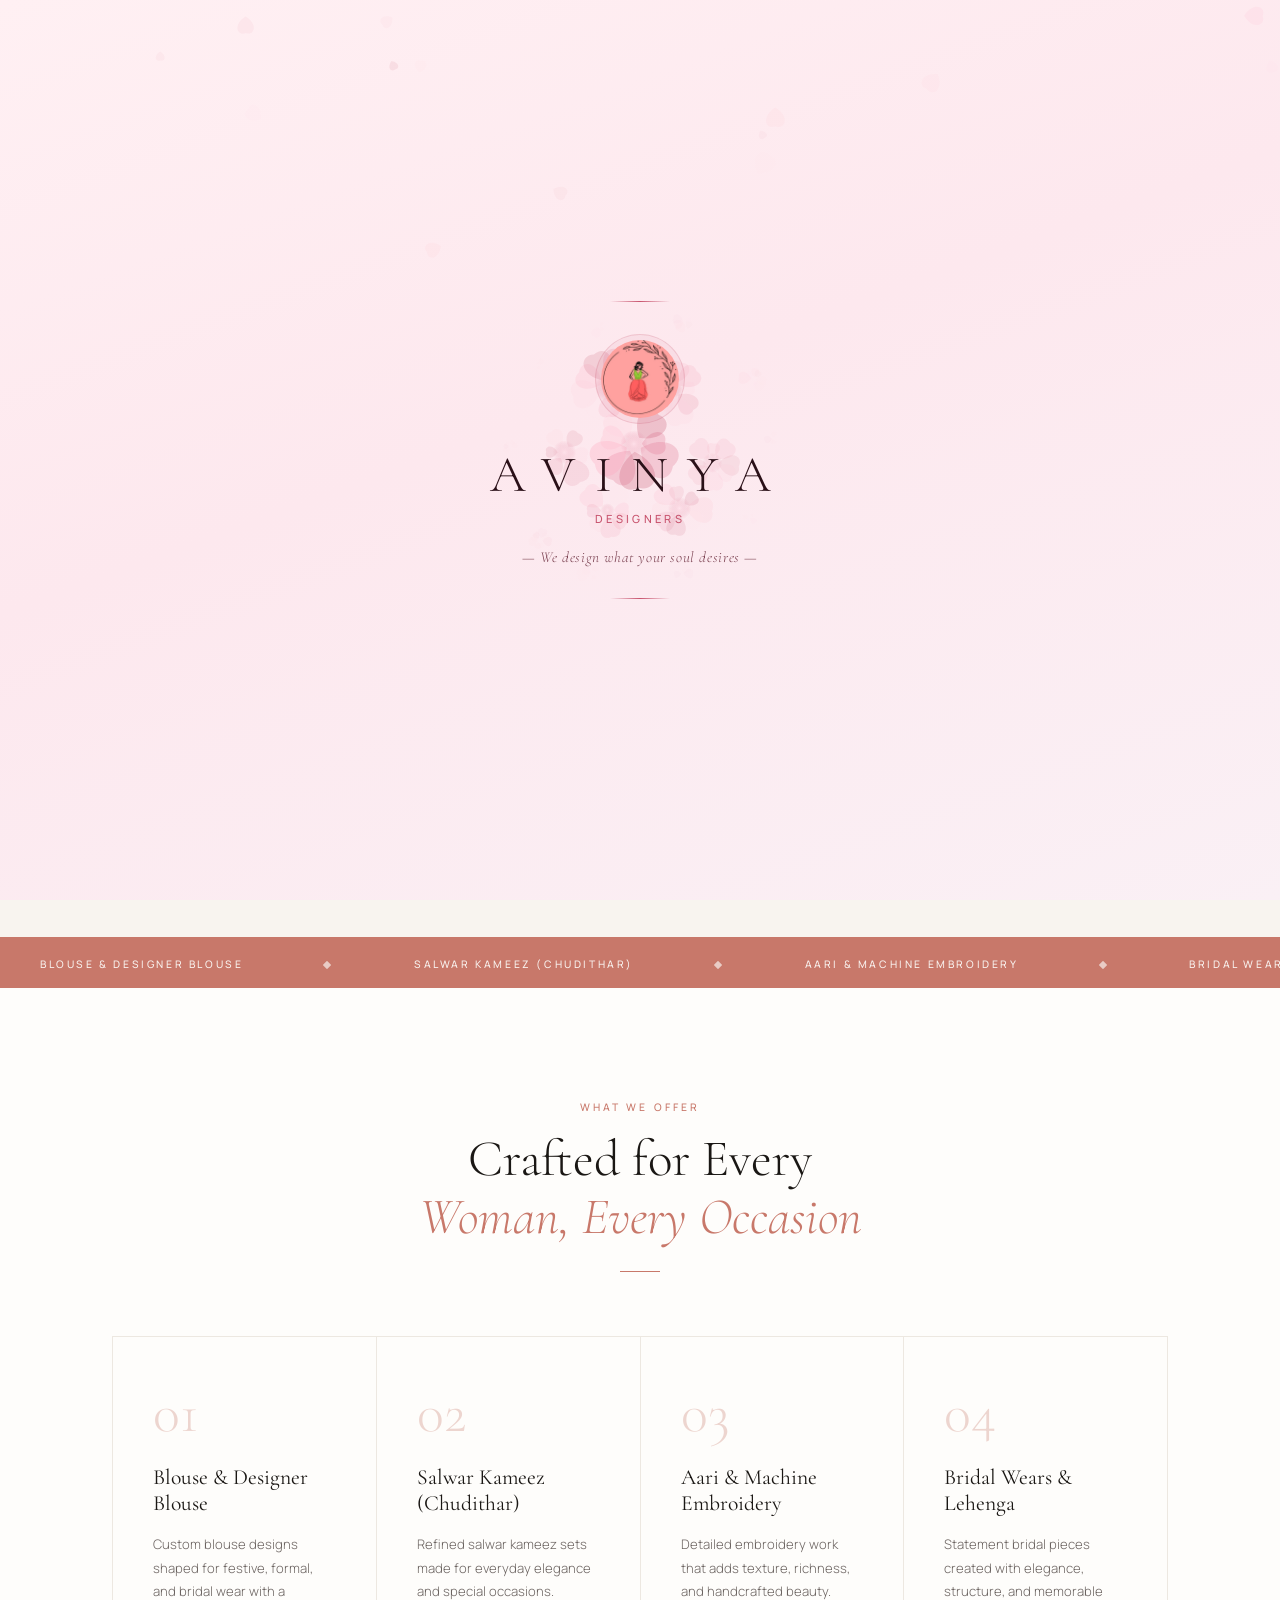
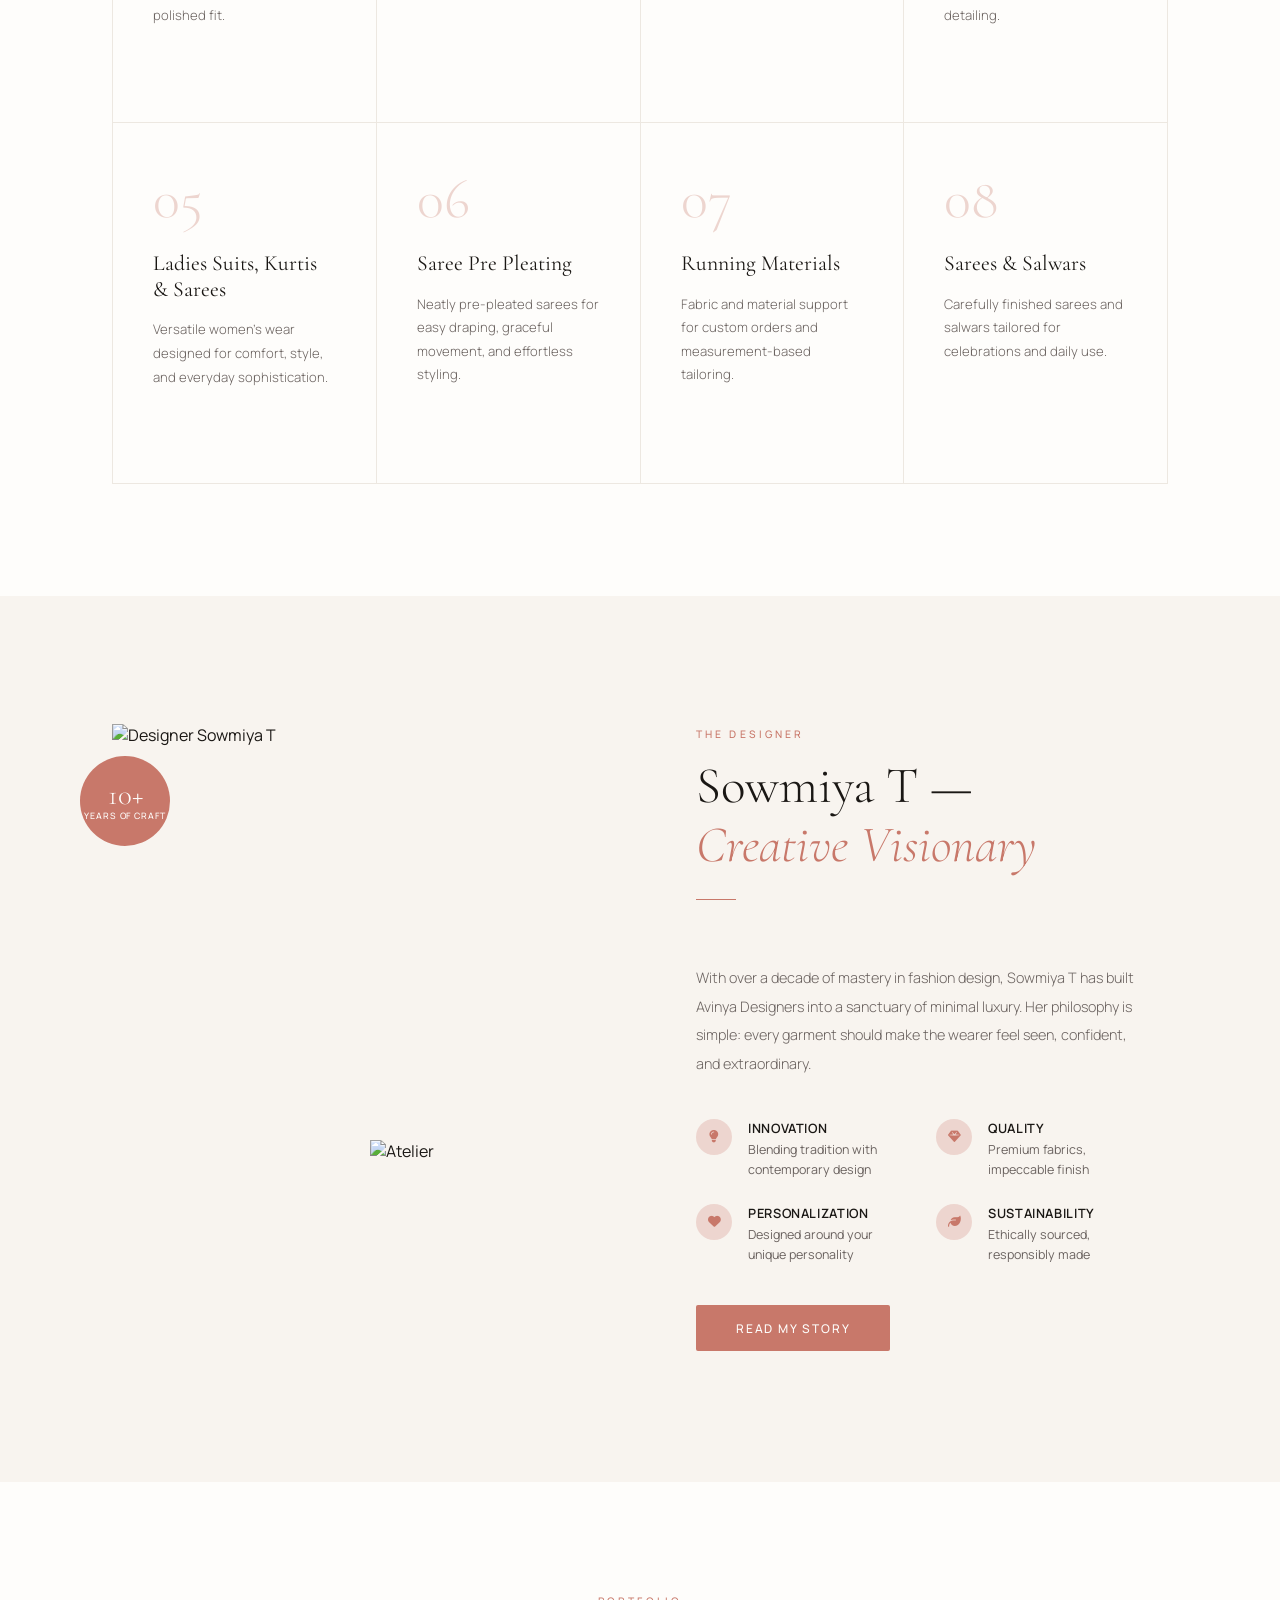
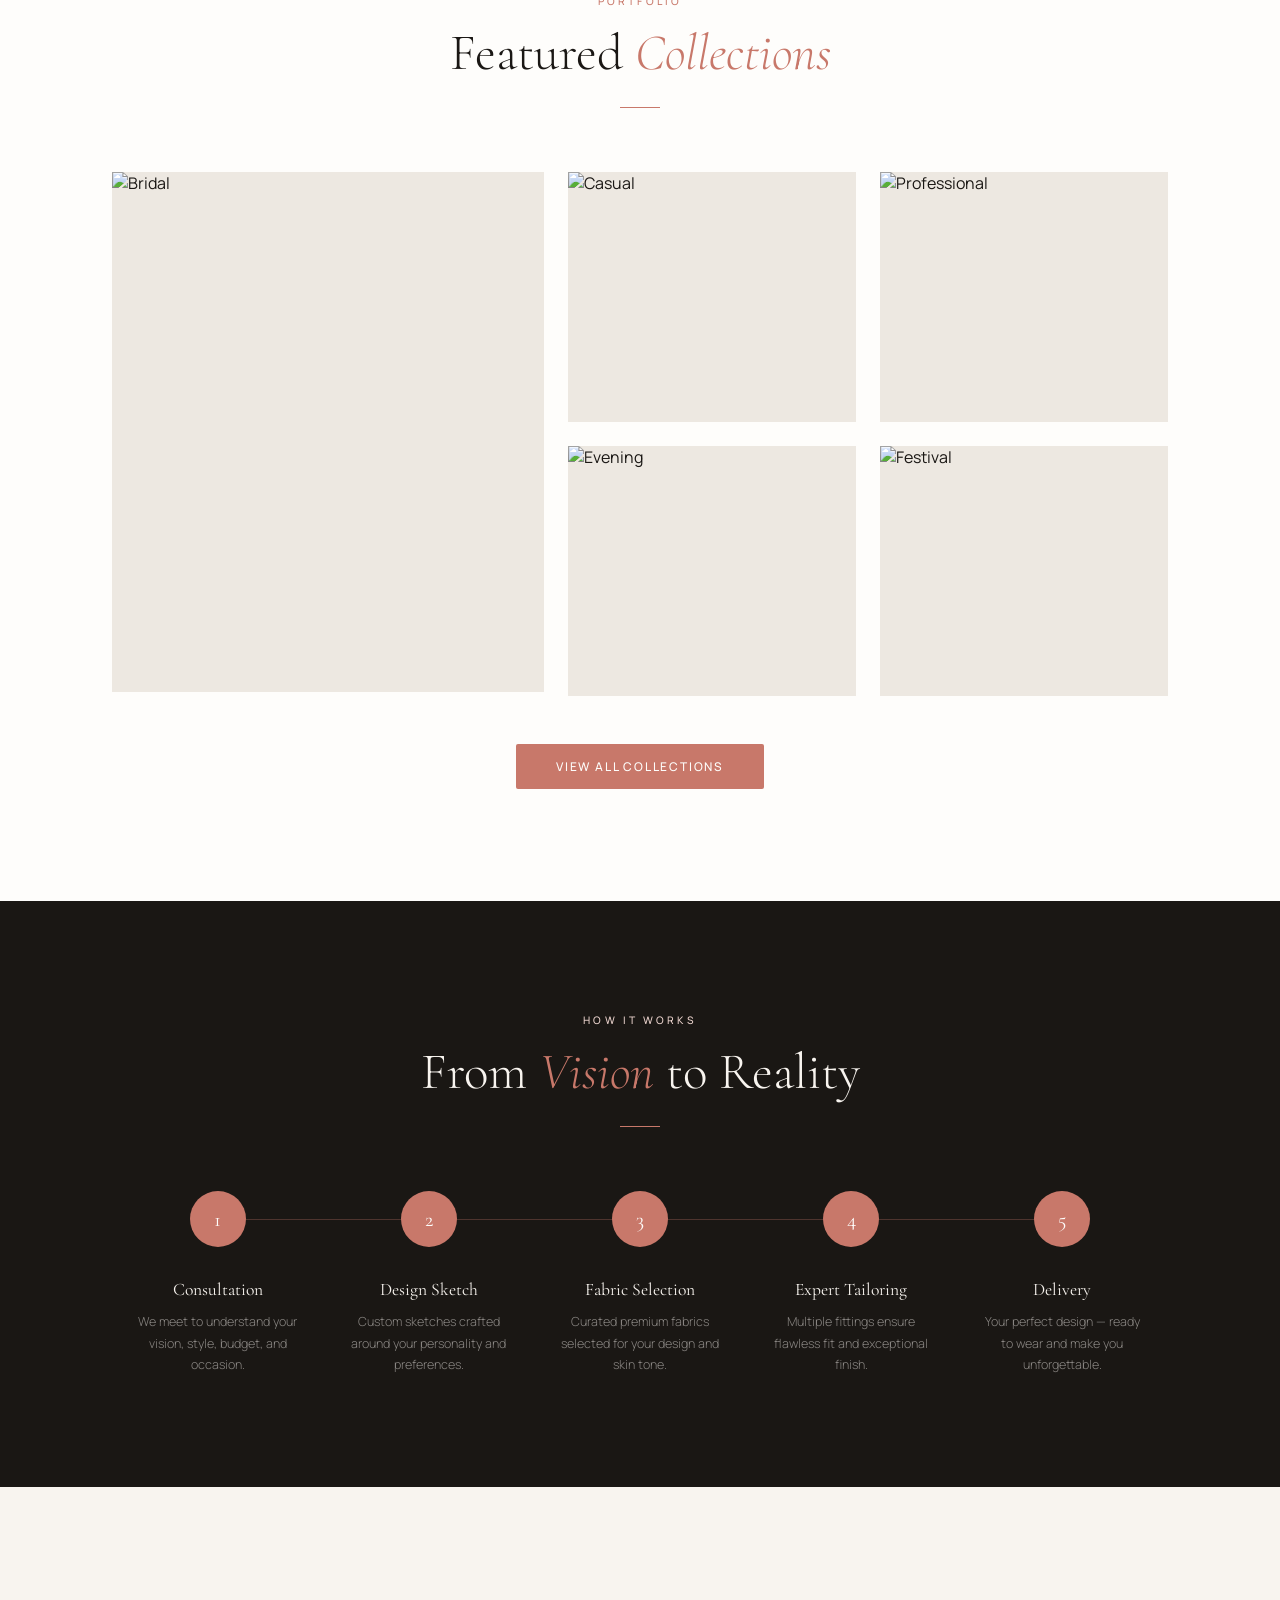
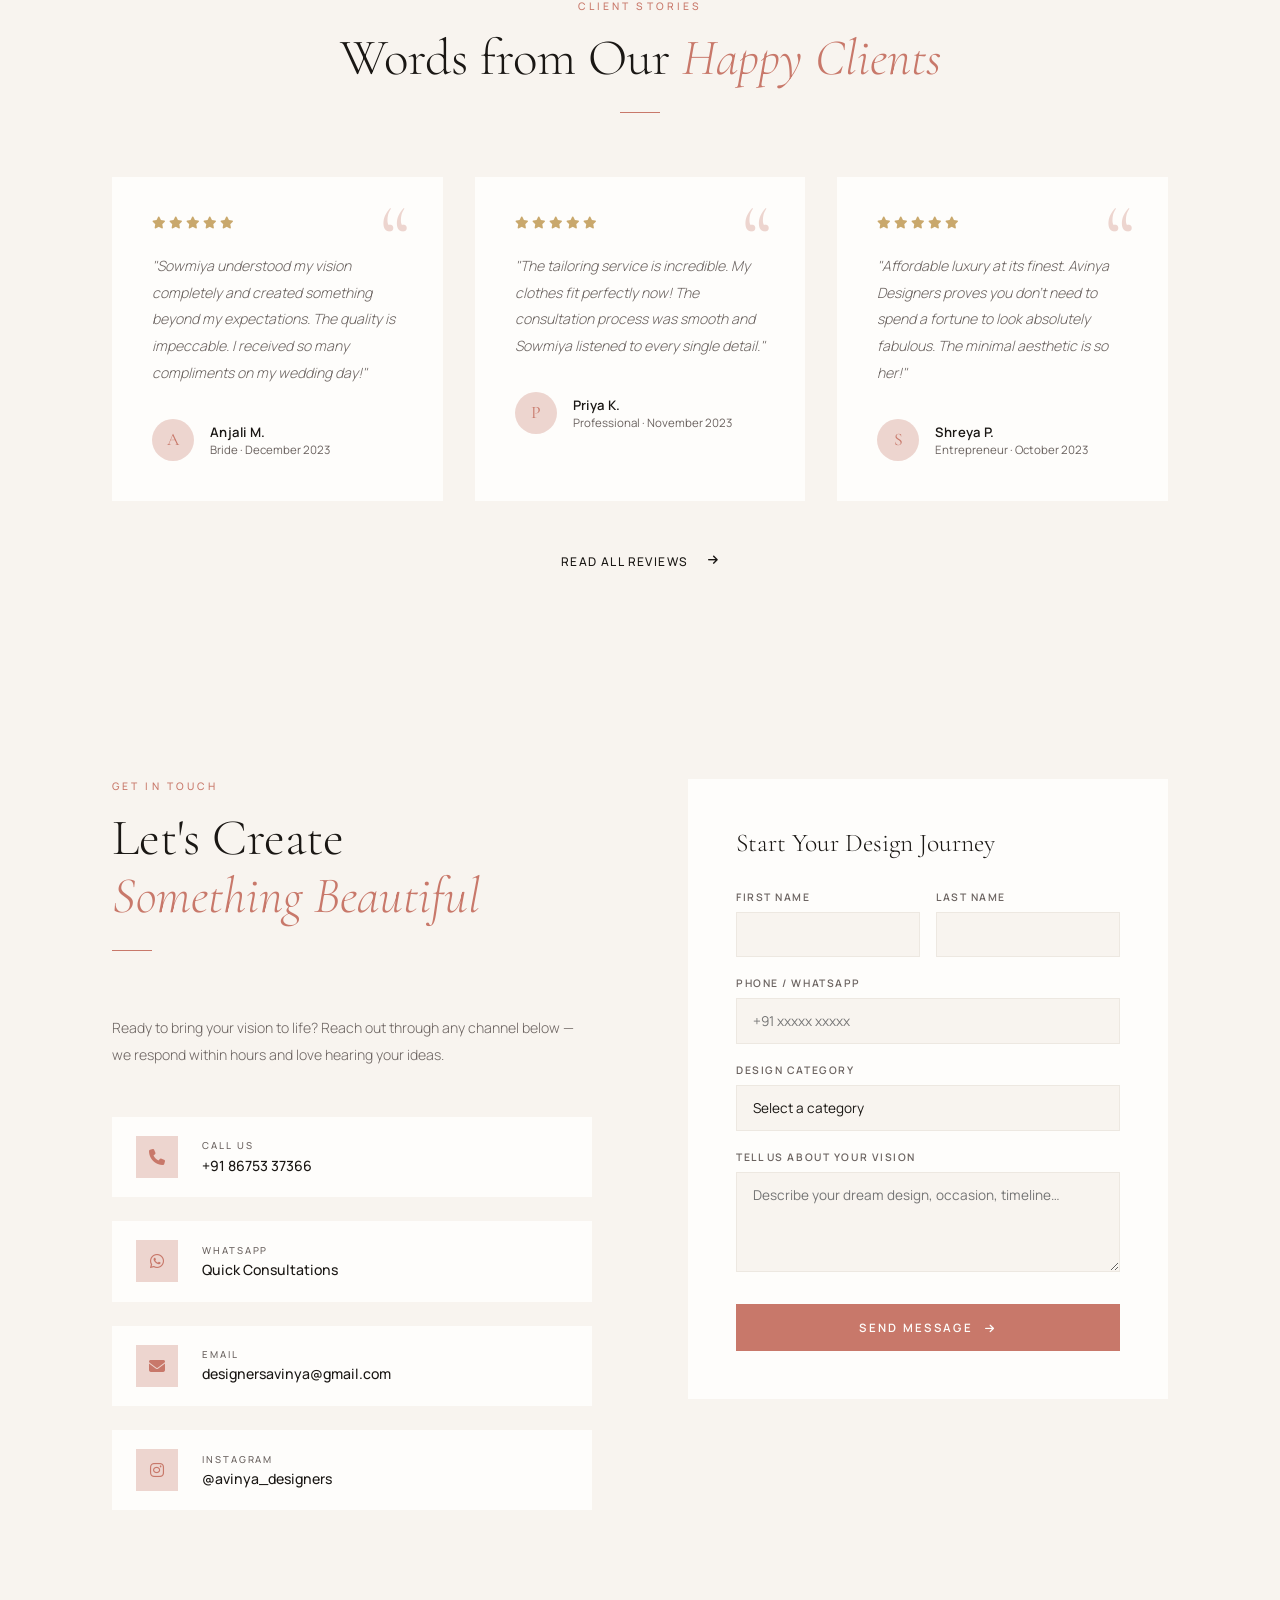
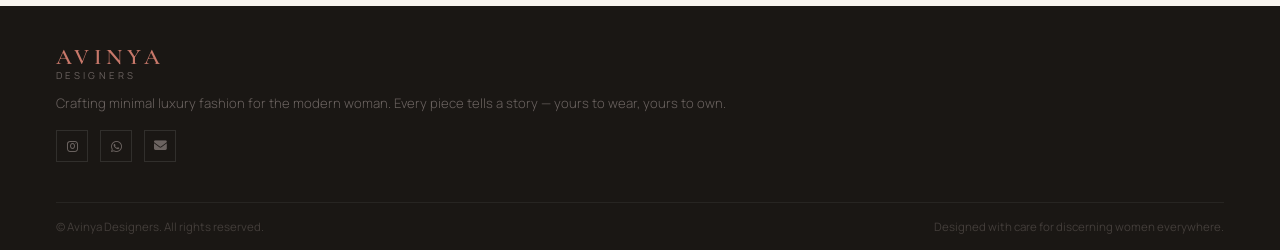
==== commit 9b652832: "stat font size lowered" ====
--- a/index.html
+++ b/index.html
@@ -198,7 +198,7 @@
     }
     .stat-val {
       font-family: var(--ff-display);
-      font-size: 1.4rem; font-weight: 300; color: var(--rose);
+      font-size: 2.2rem; font-weight: 300; color: var(--rose);
     }
     .stat-label {
       font-size: 0.65rem; letter-spacing: 0.15em;
@@ -1064,6 +1064,7 @@
       .hero-title { font-size: 2rem; line-height: 1.2; }
       .hero-desc { font-size: 0.85rem; }
       .hero-stats { gap: 1.5rem; flex-wrap: wrap; }
+      .hero-stats .stat-val { font-size: 1.5rem; }
       .hero-actions { gap: 1rem; flex-direction: column; }
       .btn-ghost {
         color: #fff;
@@ -1158,7 +1159,7 @@
       .hero-title { font-size: 1.5rem; }
       .hero-desc { font-size: 0.8rem; }
       .hero-stats { gap: 1rem; }
-      .stat-val { font-size: 1.2rem; }
+      .hero-stats .stat-val { font-size: 1rem; }
       .stat-label { font-size: 0.7rem; }
       .hero-actions { gap: 0.75rem; }
       .btn-primary, .btn-ghost { font-size: 0.9rem; padding: 0.6rem 1rem; min-height: 44px; }
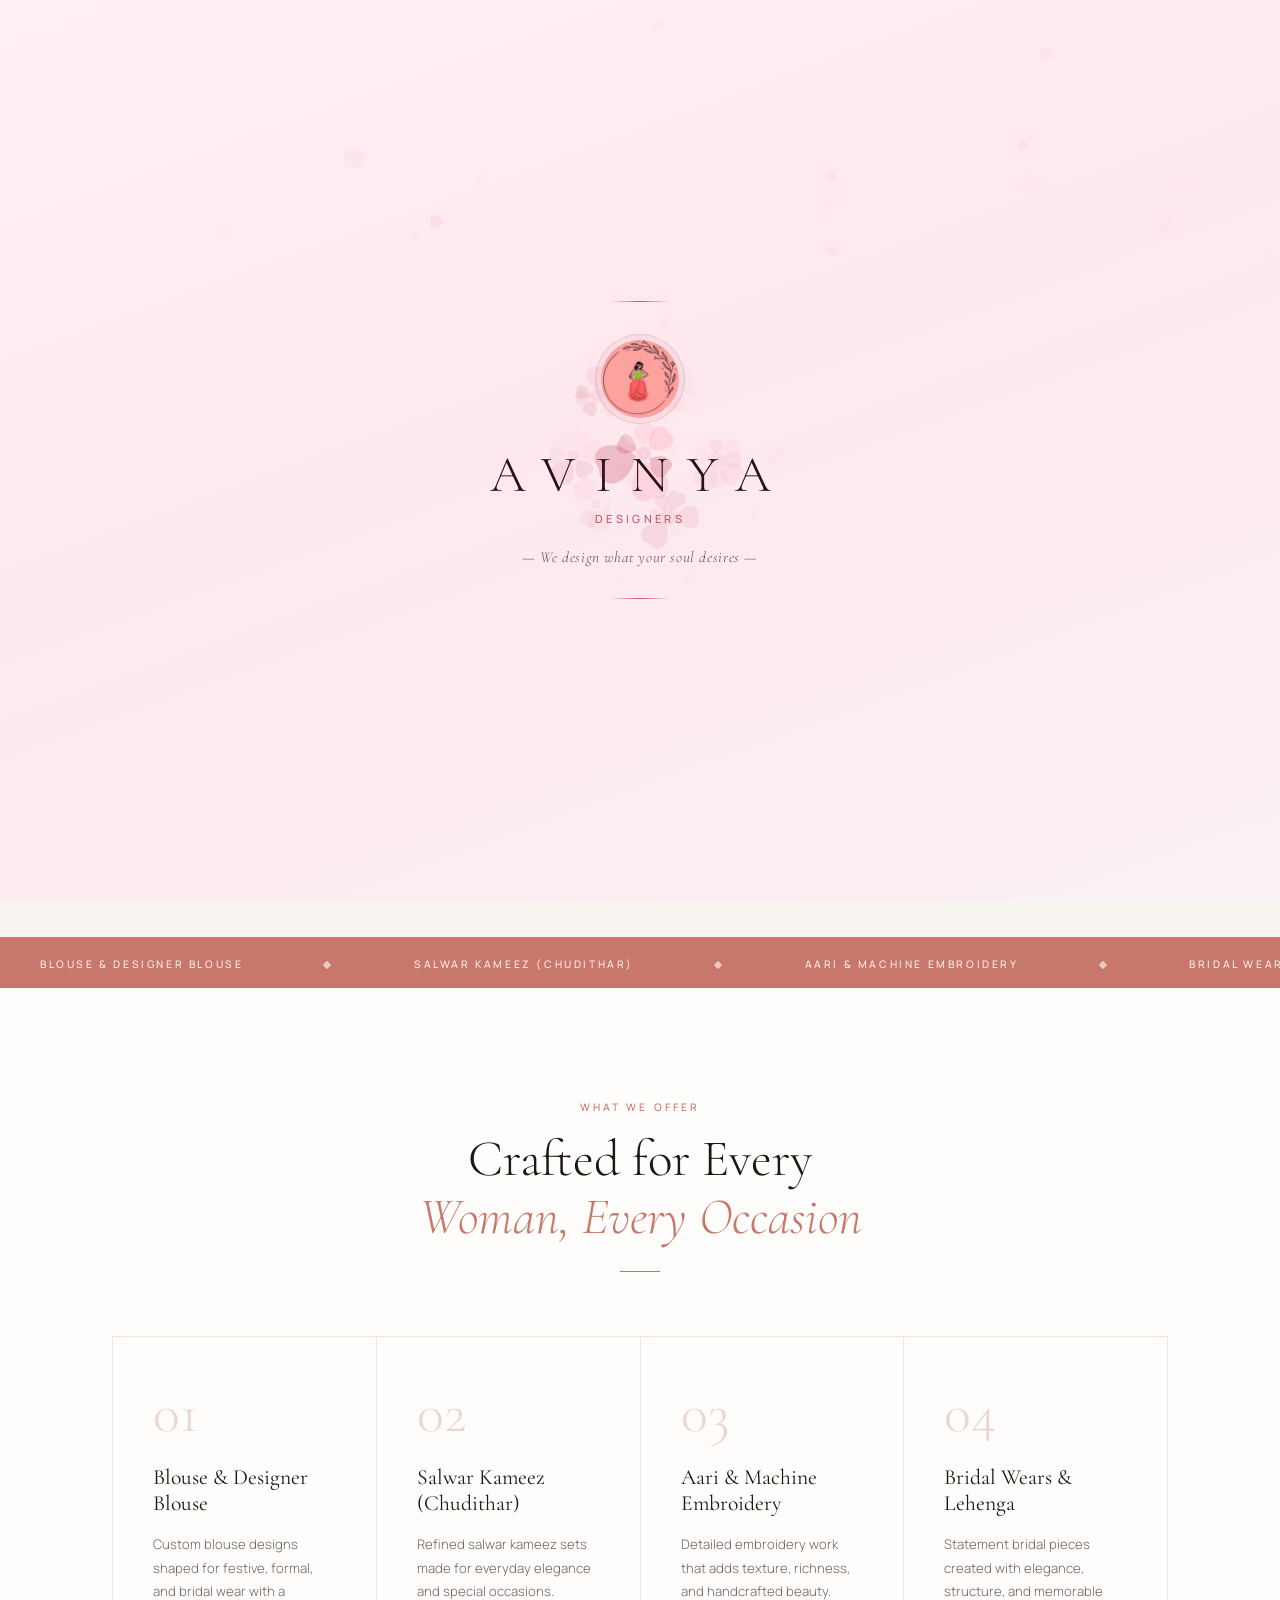
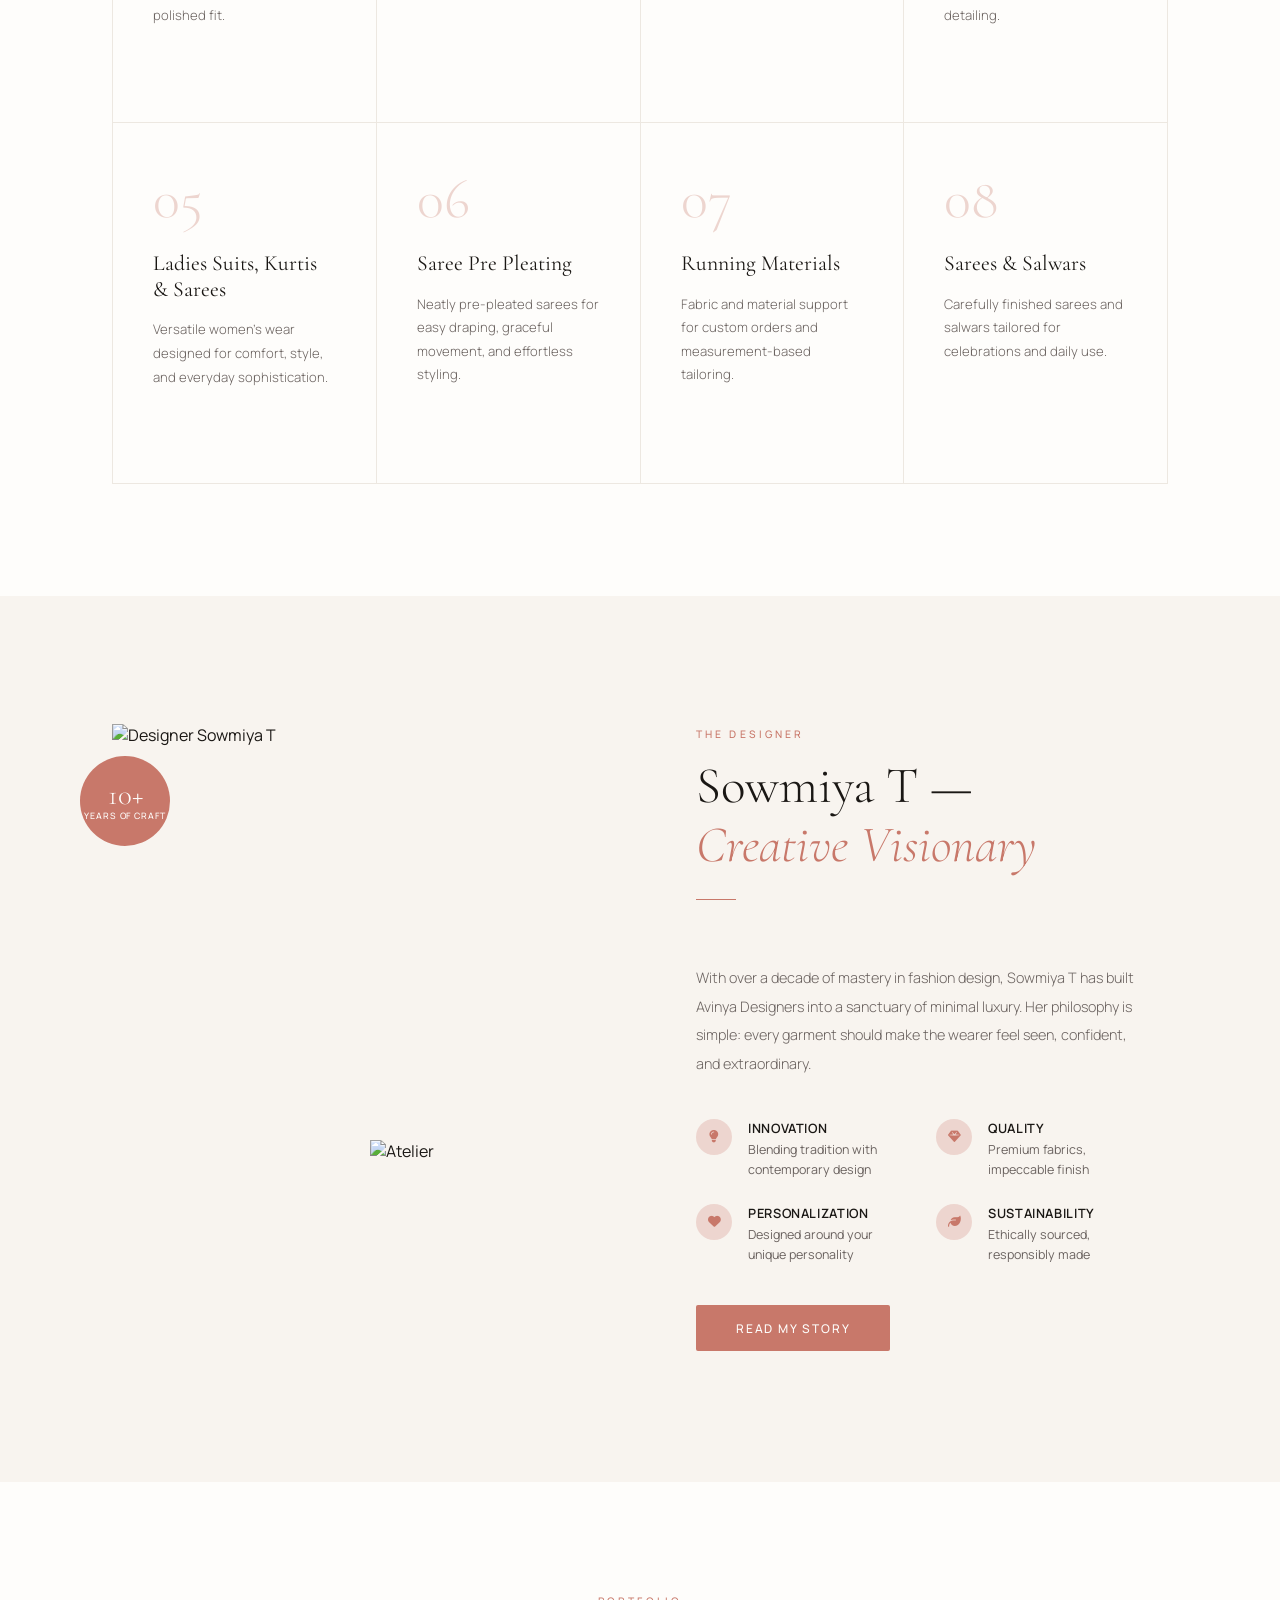
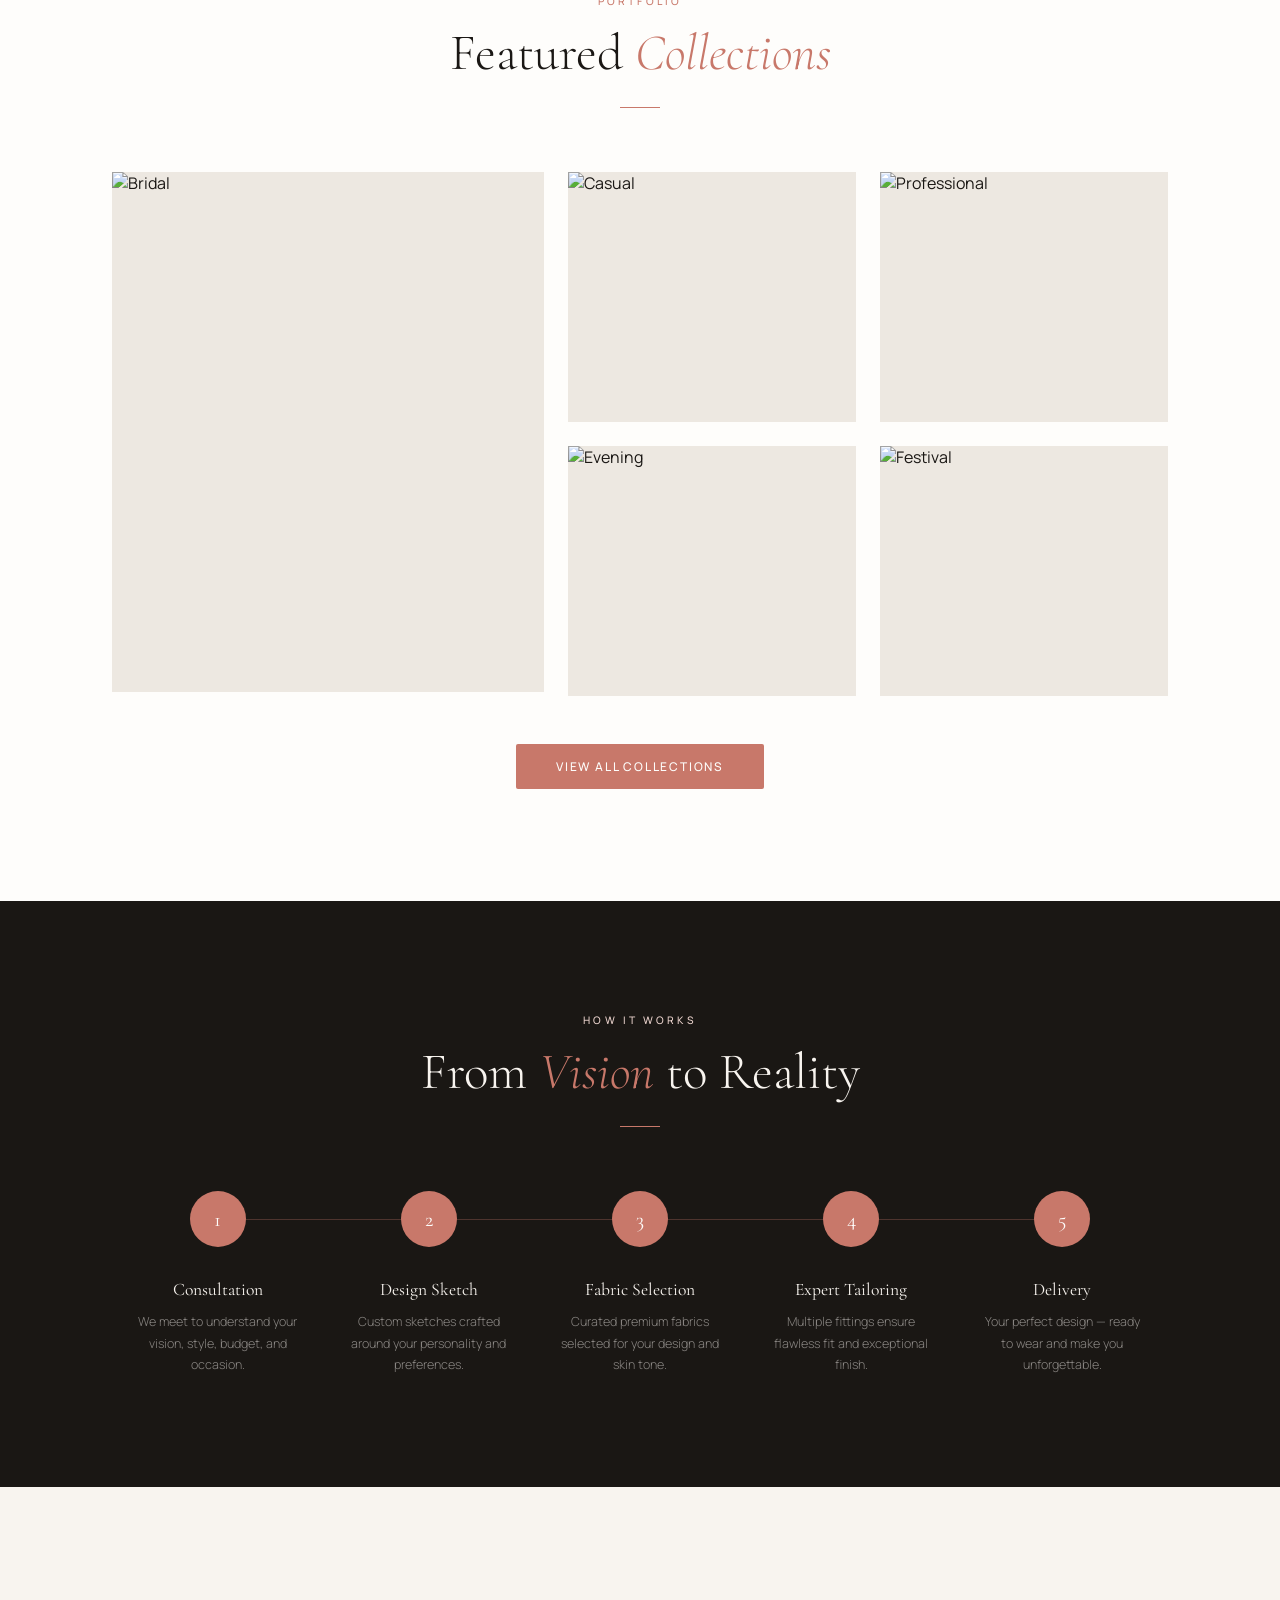
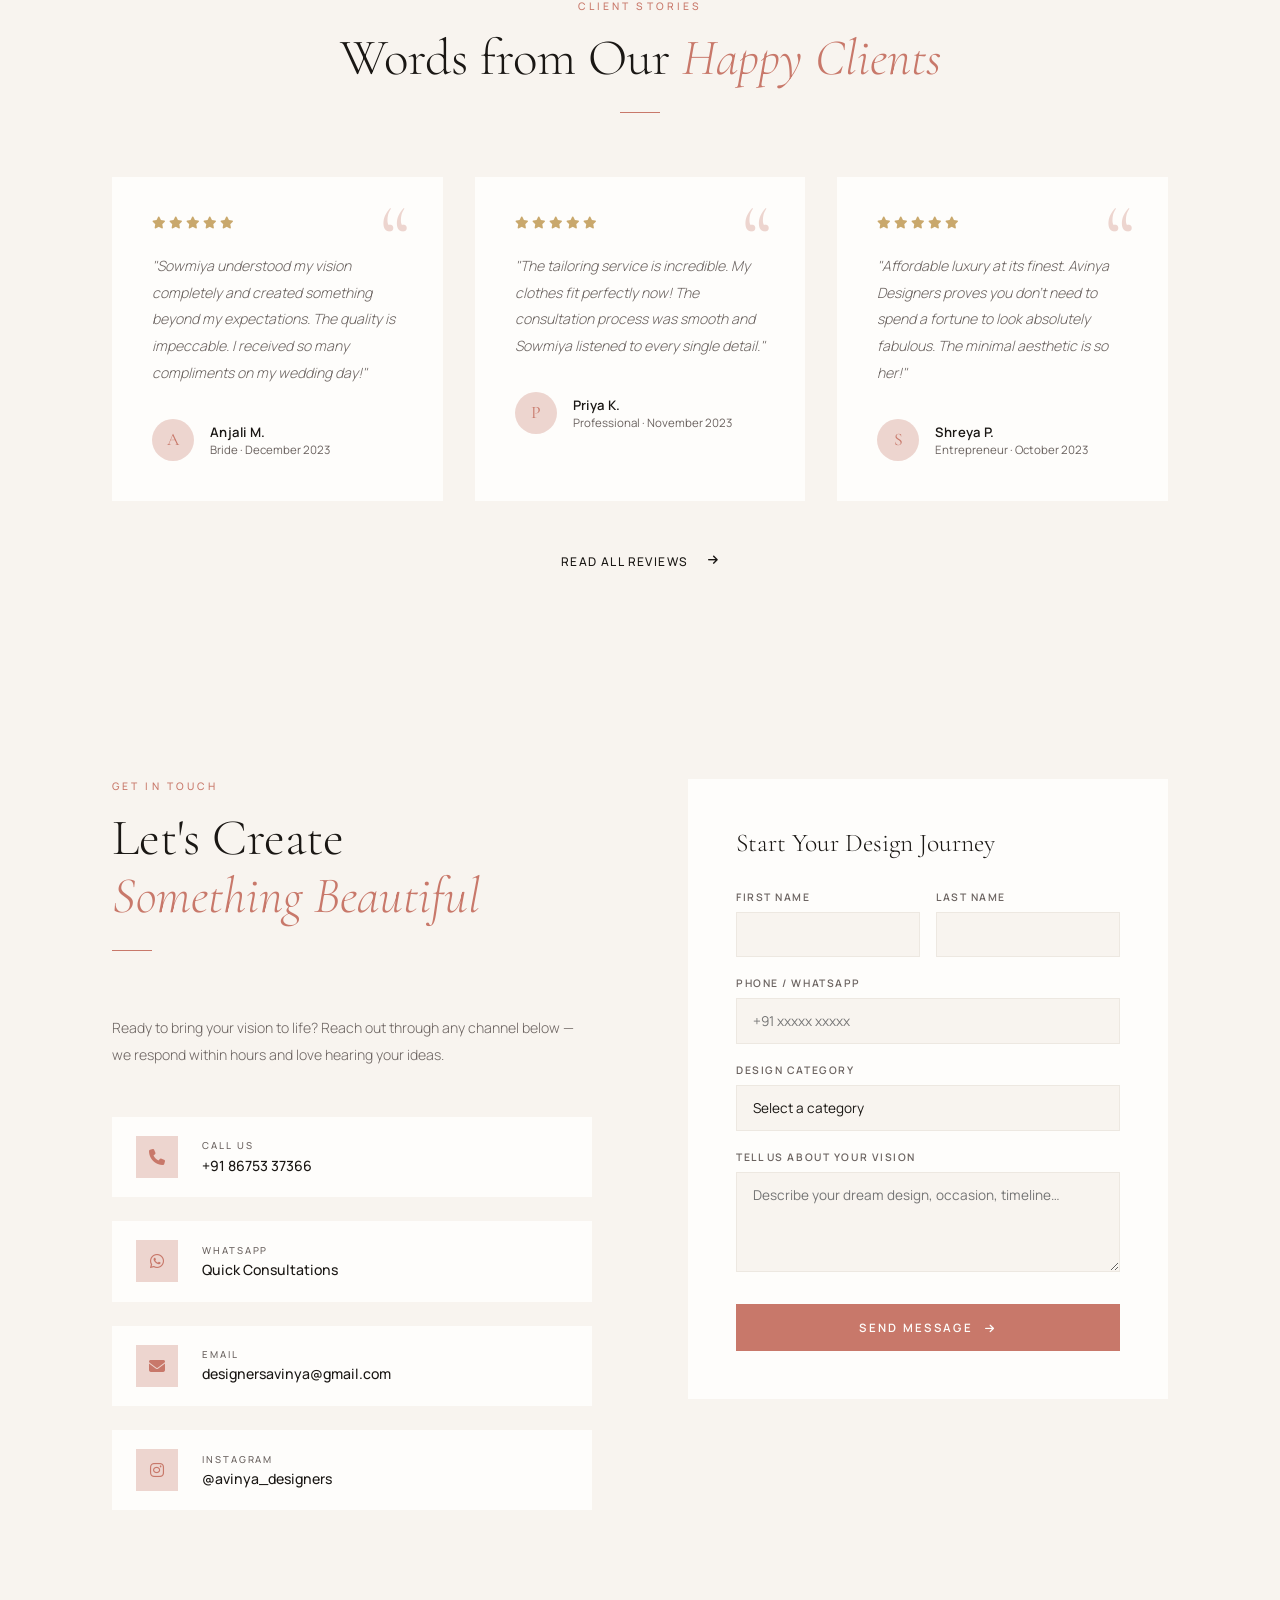
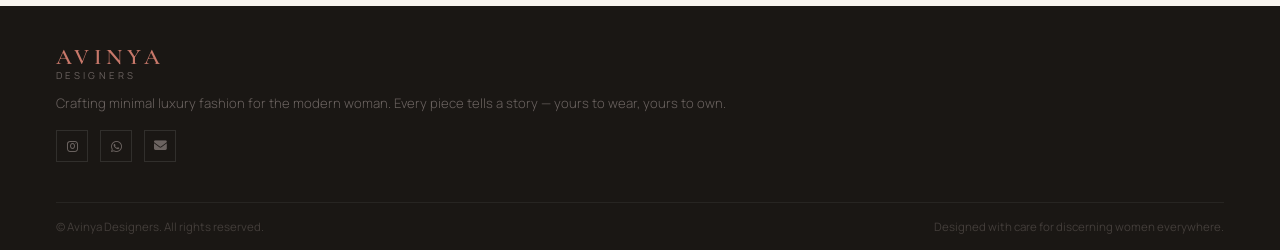
==== commit 0bf9c5a3: "stat font size lowered" ====
--- a/index.html
+++ b/index.html
@@ -1064,7 +1064,7 @@
       .hero-title { font-size: 2rem; line-height: 1.2; }
       .hero-desc { font-size: 0.85rem; }
       .hero-stats { gap: 1.5rem; flex-wrap: wrap; }
-      .hero-stats .stat-val { font-size: 1.5rem; }
+      .hero-stats .stat-val { font-size: 0.85rem; }
       .hero-actions { gap: 1rem; flex-direction: column; }
       .btn-ghost {
         color: #fff;
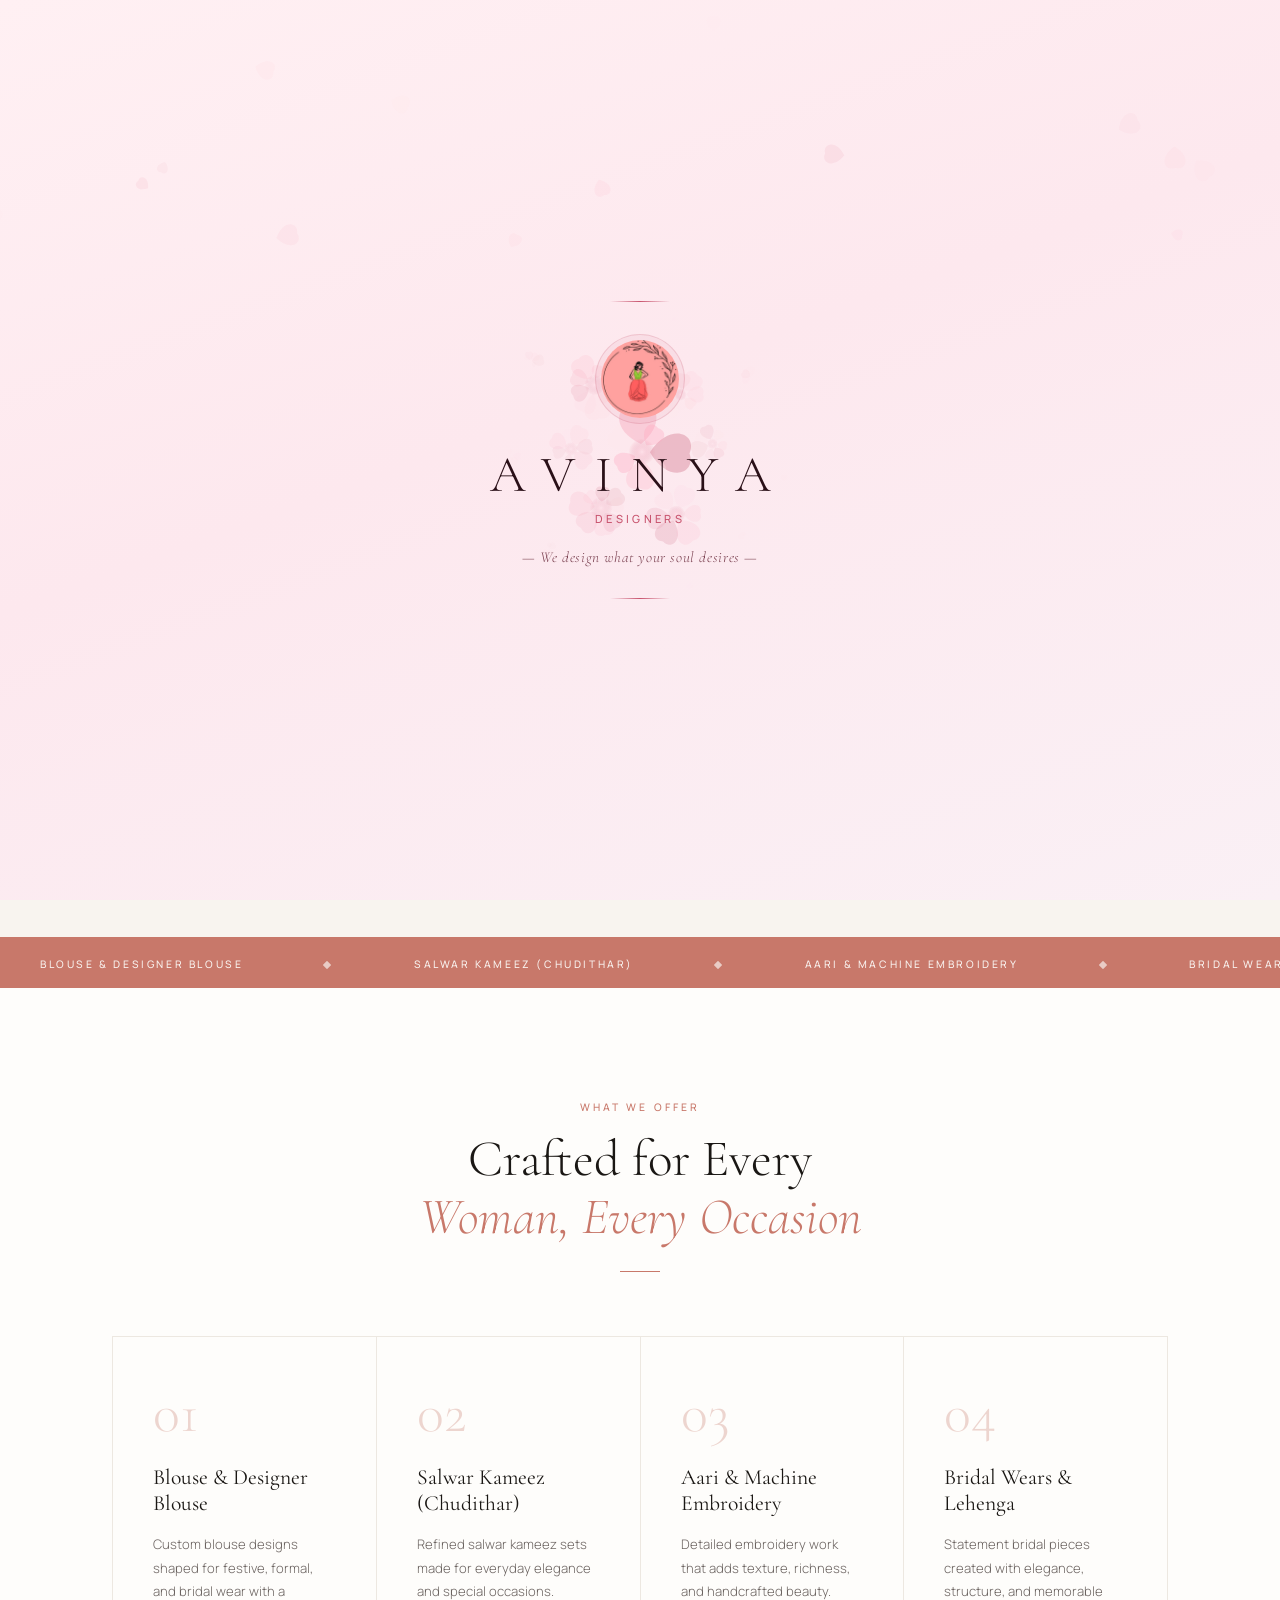
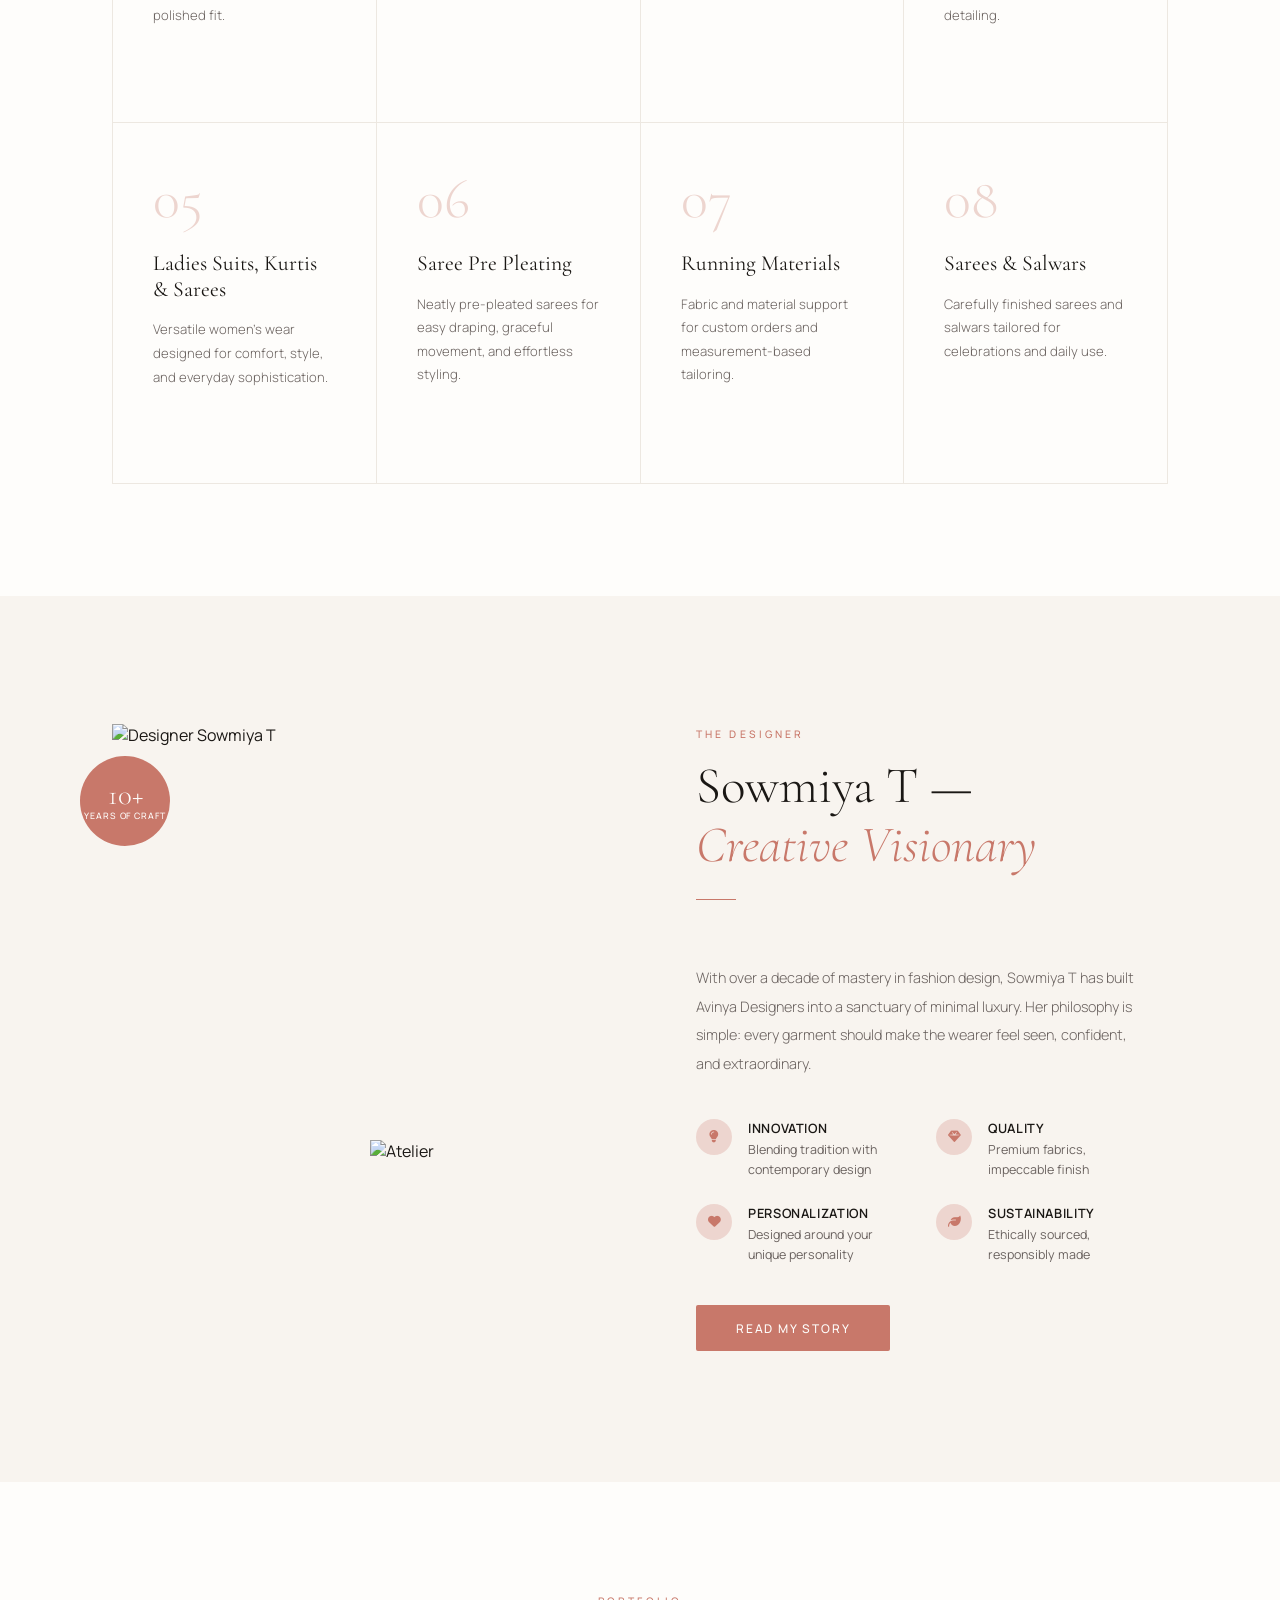
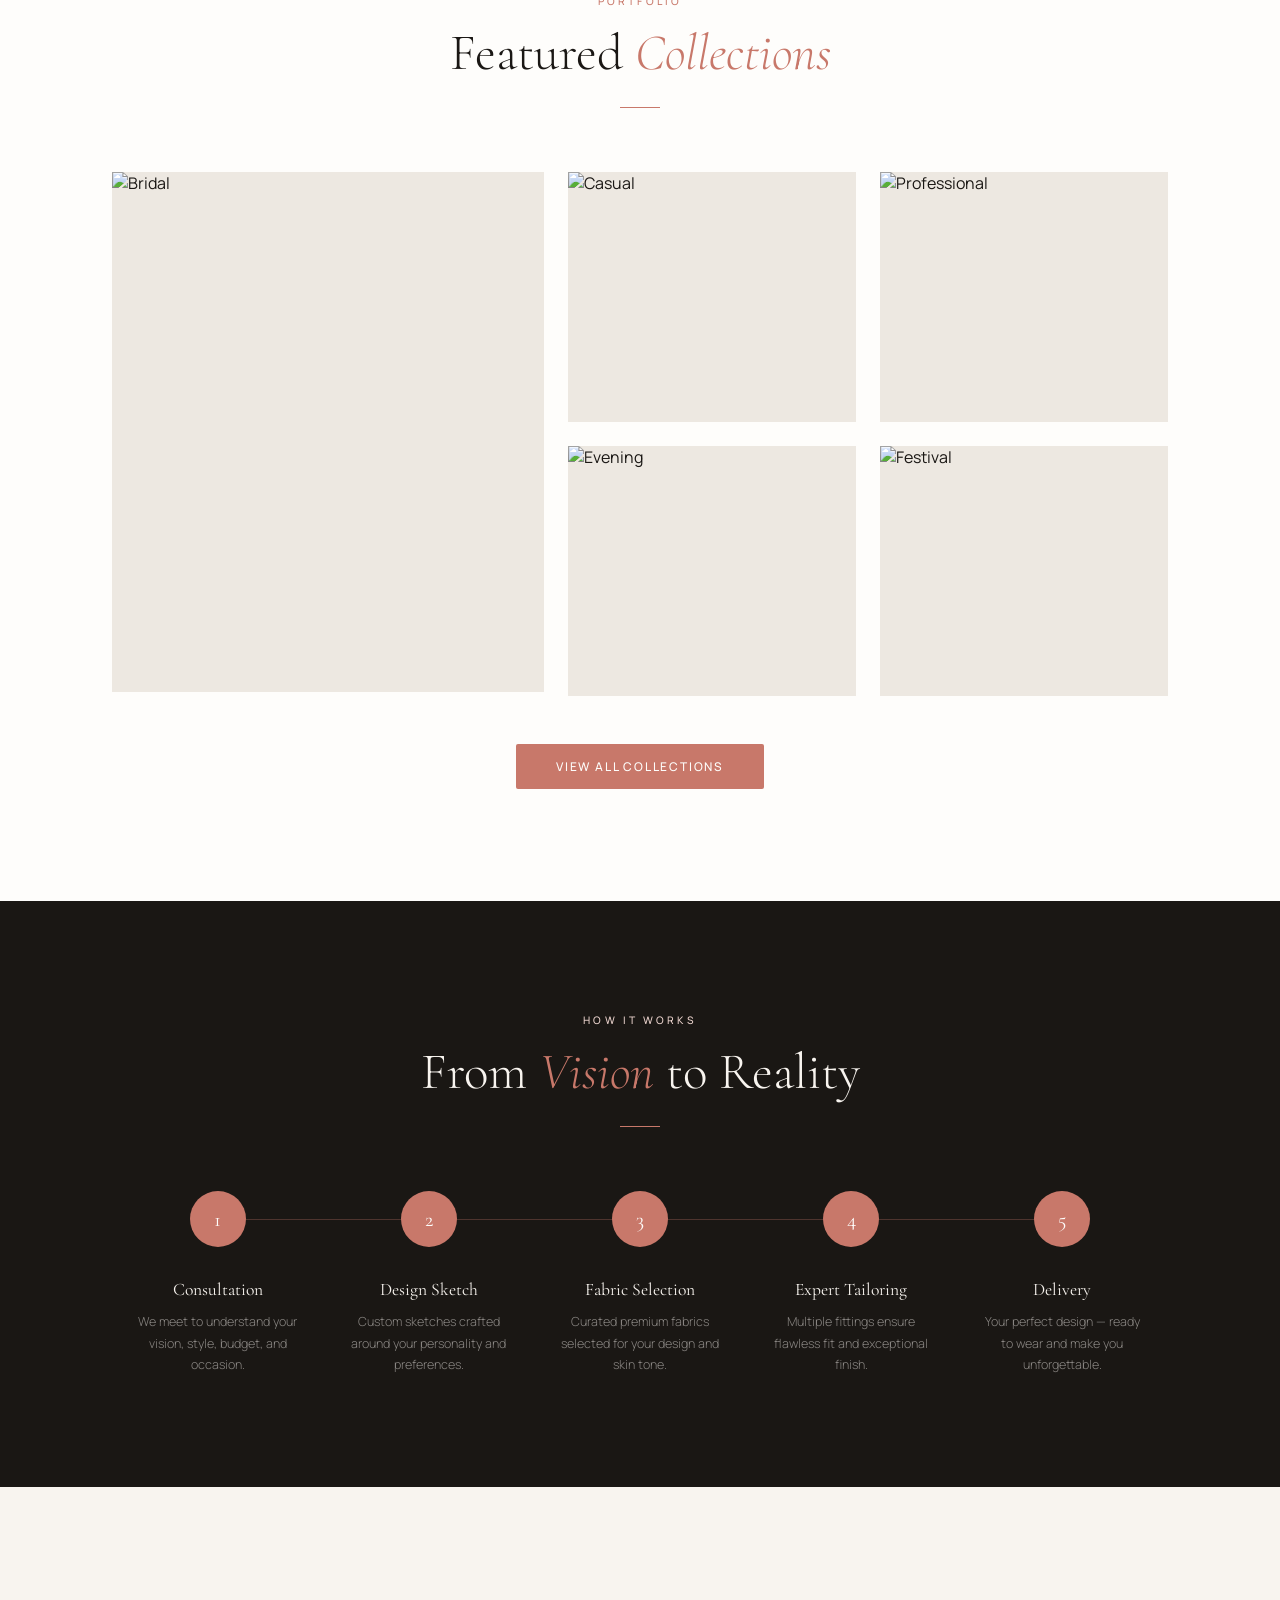
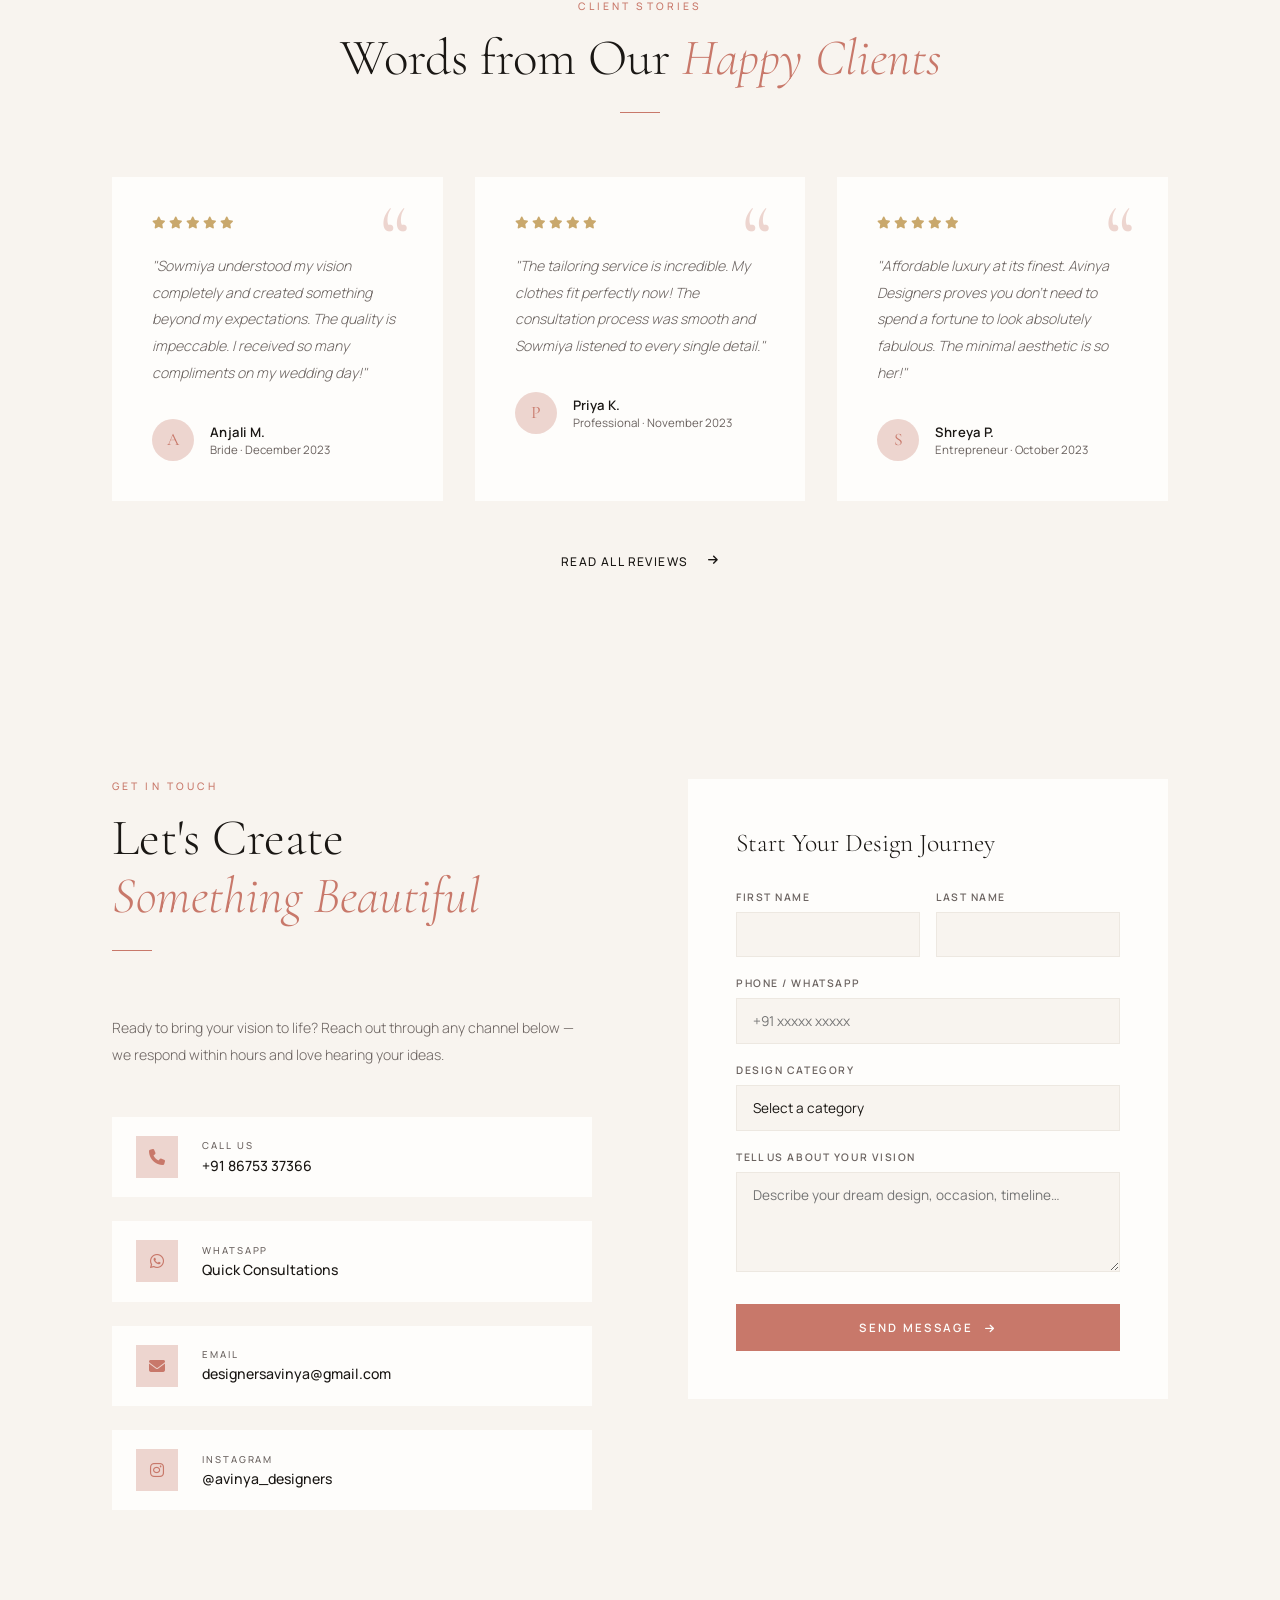
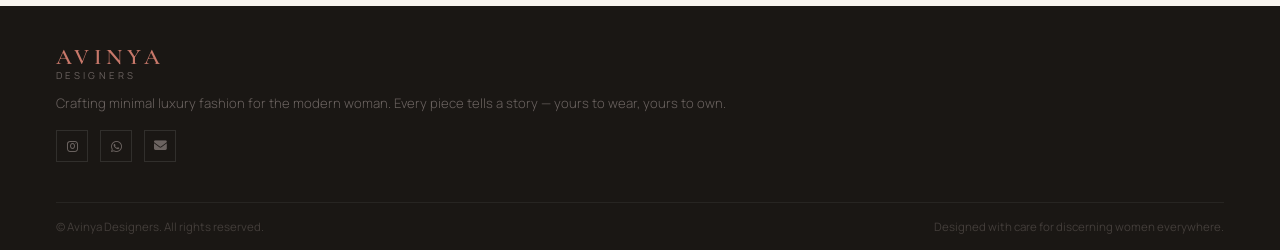
==== commit ccf9231b: "removed duplicates" ====
--- a/index.html
+++ b/index.html
@@ -1064,7 +1064,6 @@
       .hero-title { font-size: 2rem; line-height: 1.2; }
       .hero-desc { font-size: 0.85rem; }
       .hero-stats { gap: 1.5rem; flex-wrap: wrap; }
-      .hero-stats .stat-val { font-size: 0.85rem; }
       .hero-actions { gap: 1rem; flex-direction: column; }
       .btn-ghost {
         color: #fff;
@@ -1159,7 +1158,7 @@
       .hero-title { font-size: 1.5rem; }
       .hero-desc { font-size: 0.8rem; }
       .hero-stats { gap: 1rem; }
-      .hero-stats .stat-val { font-size: 1rem; }
+      .stat-val { font-size: 1.2rem; }
       .stat-label { font-size: 0.7rem; }
       .hero-actions { gap: 0.75rem; }
       .btn-primary, .btn-ghost { font-size: 0.9rem; padding: 0.6rem 1rem; min-height: 44px; }
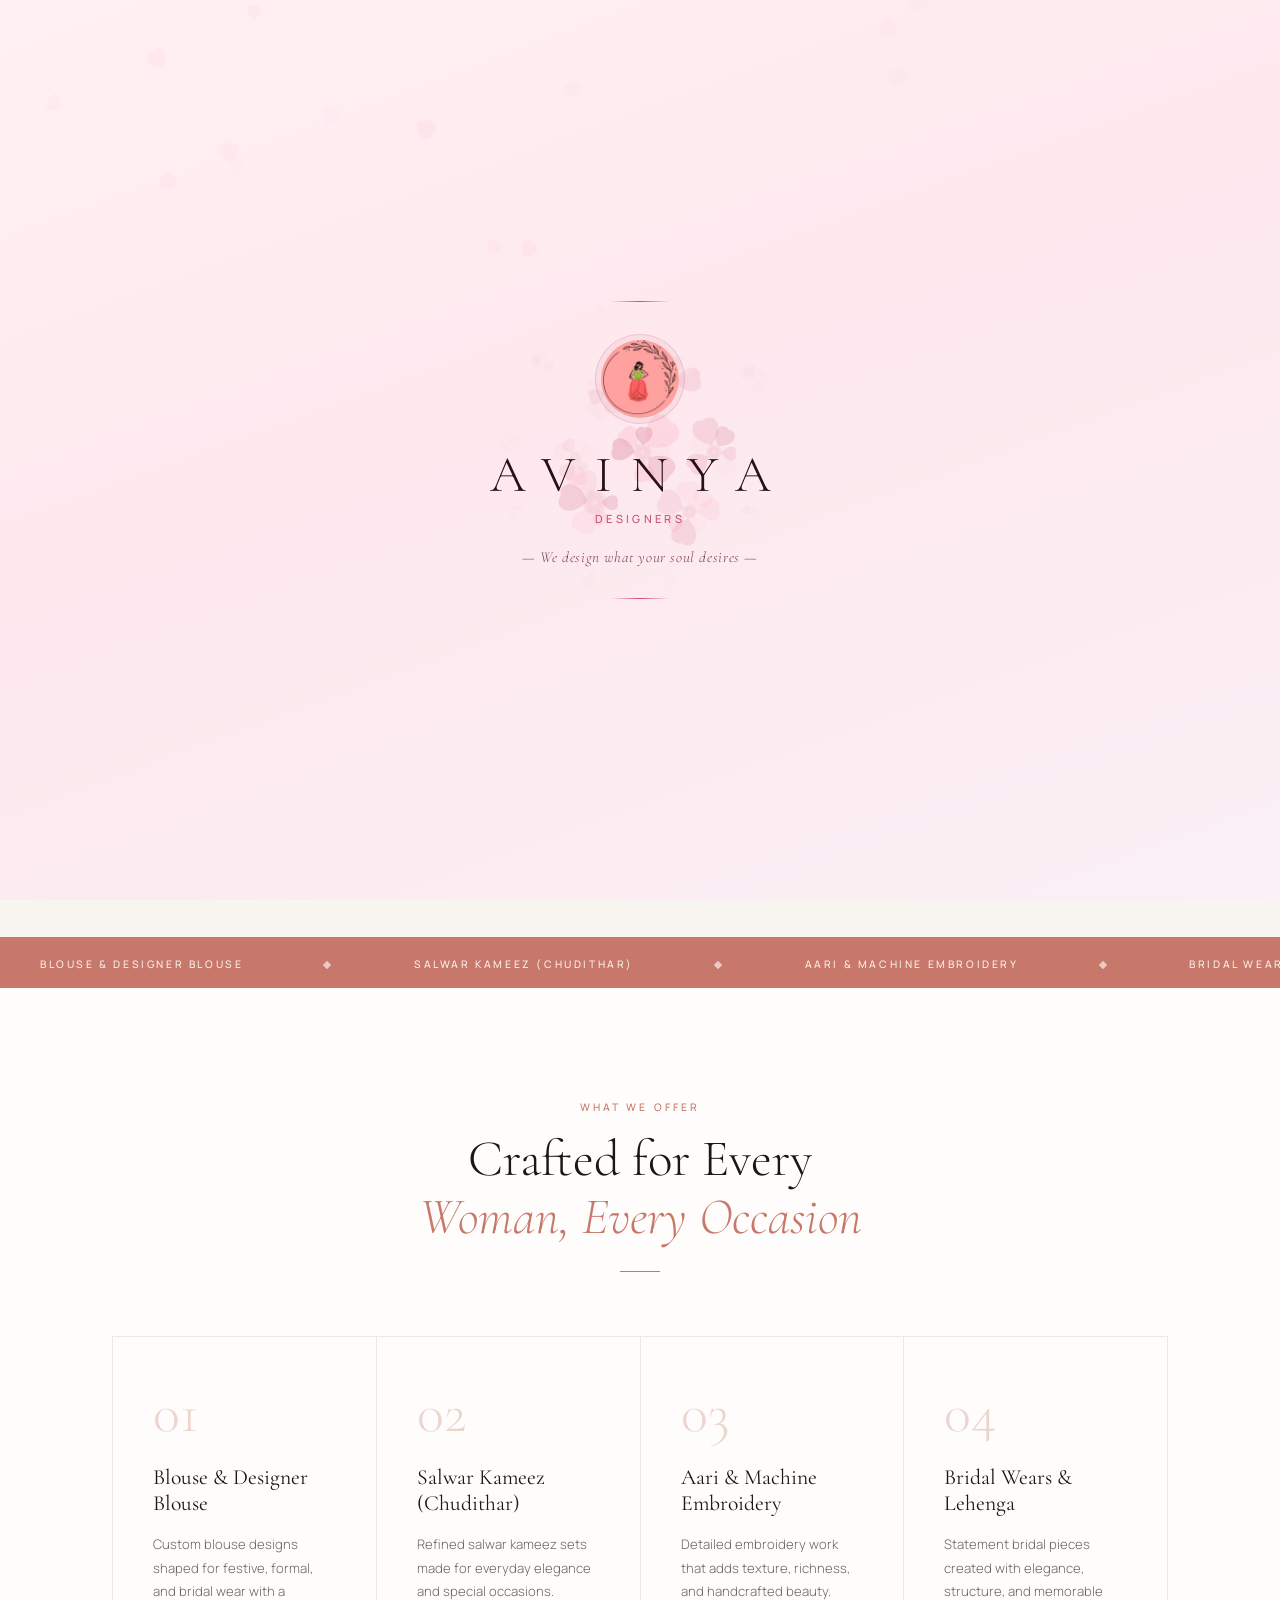
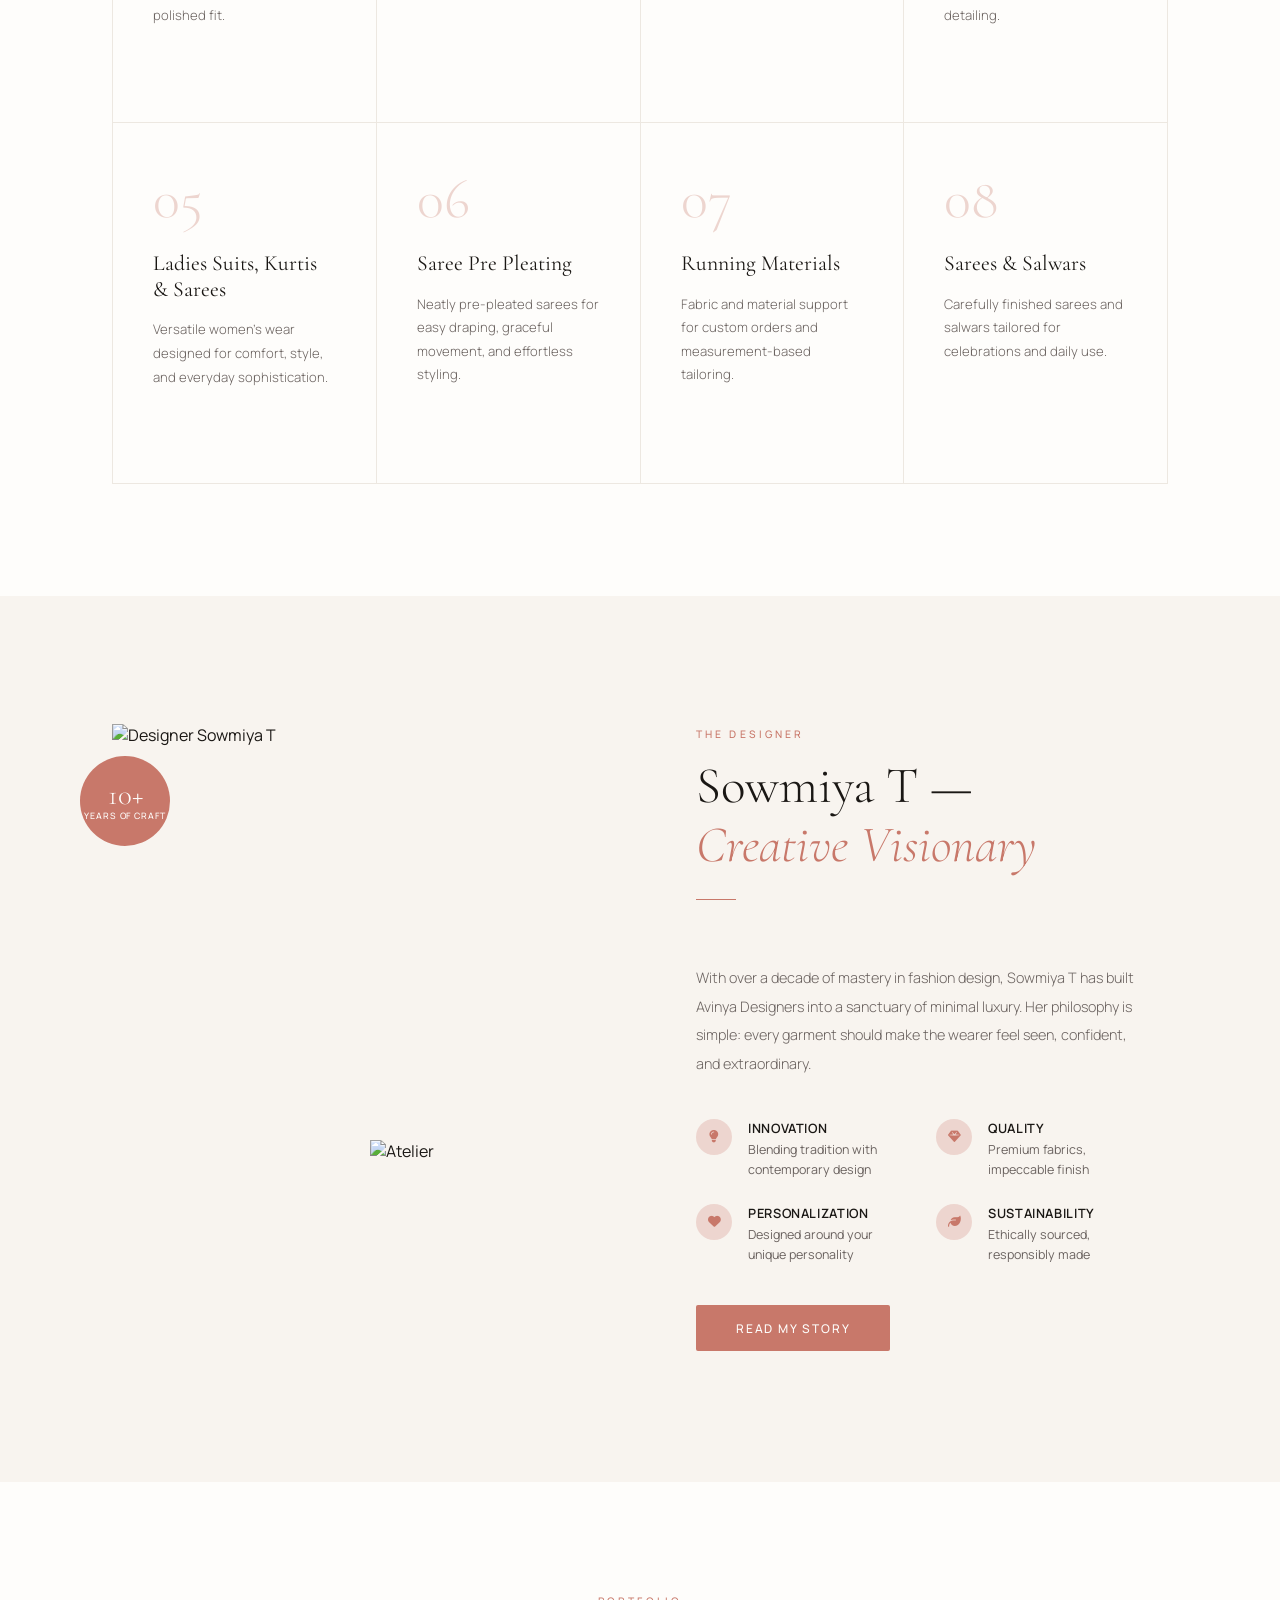
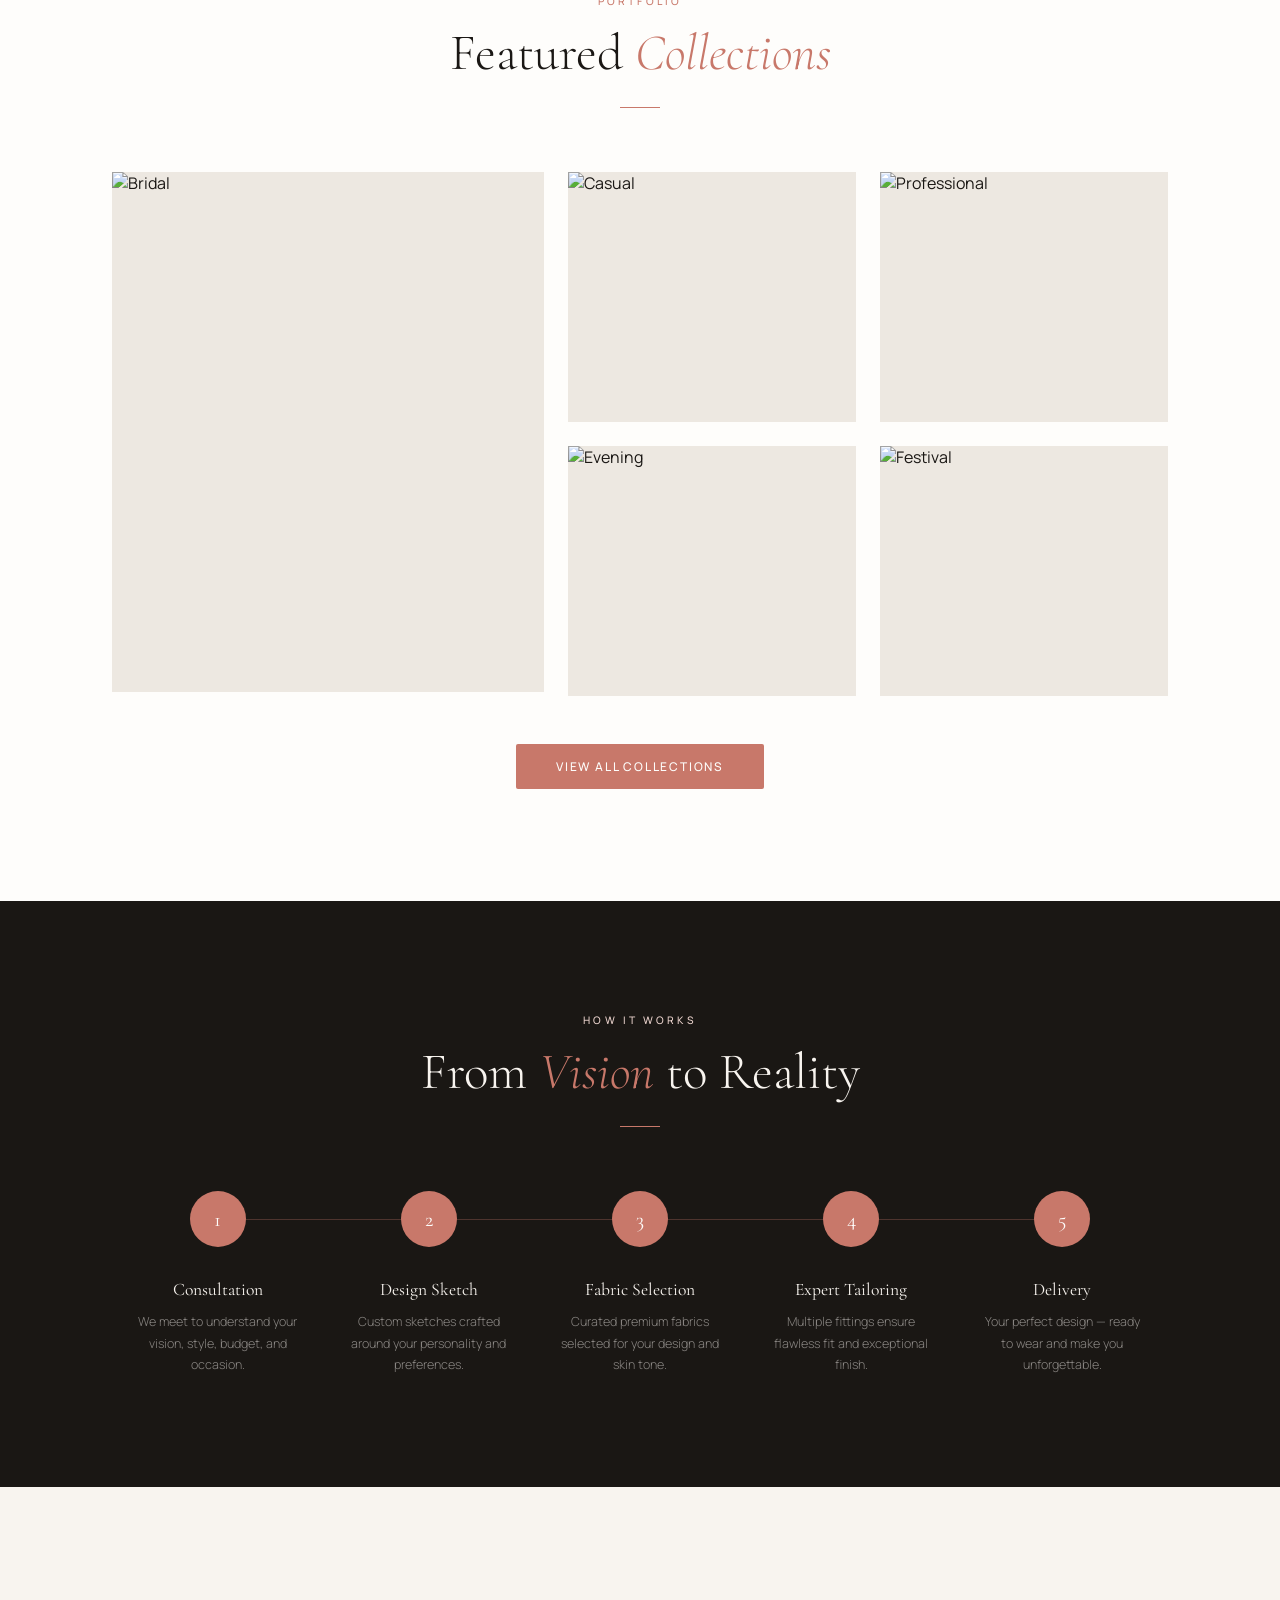
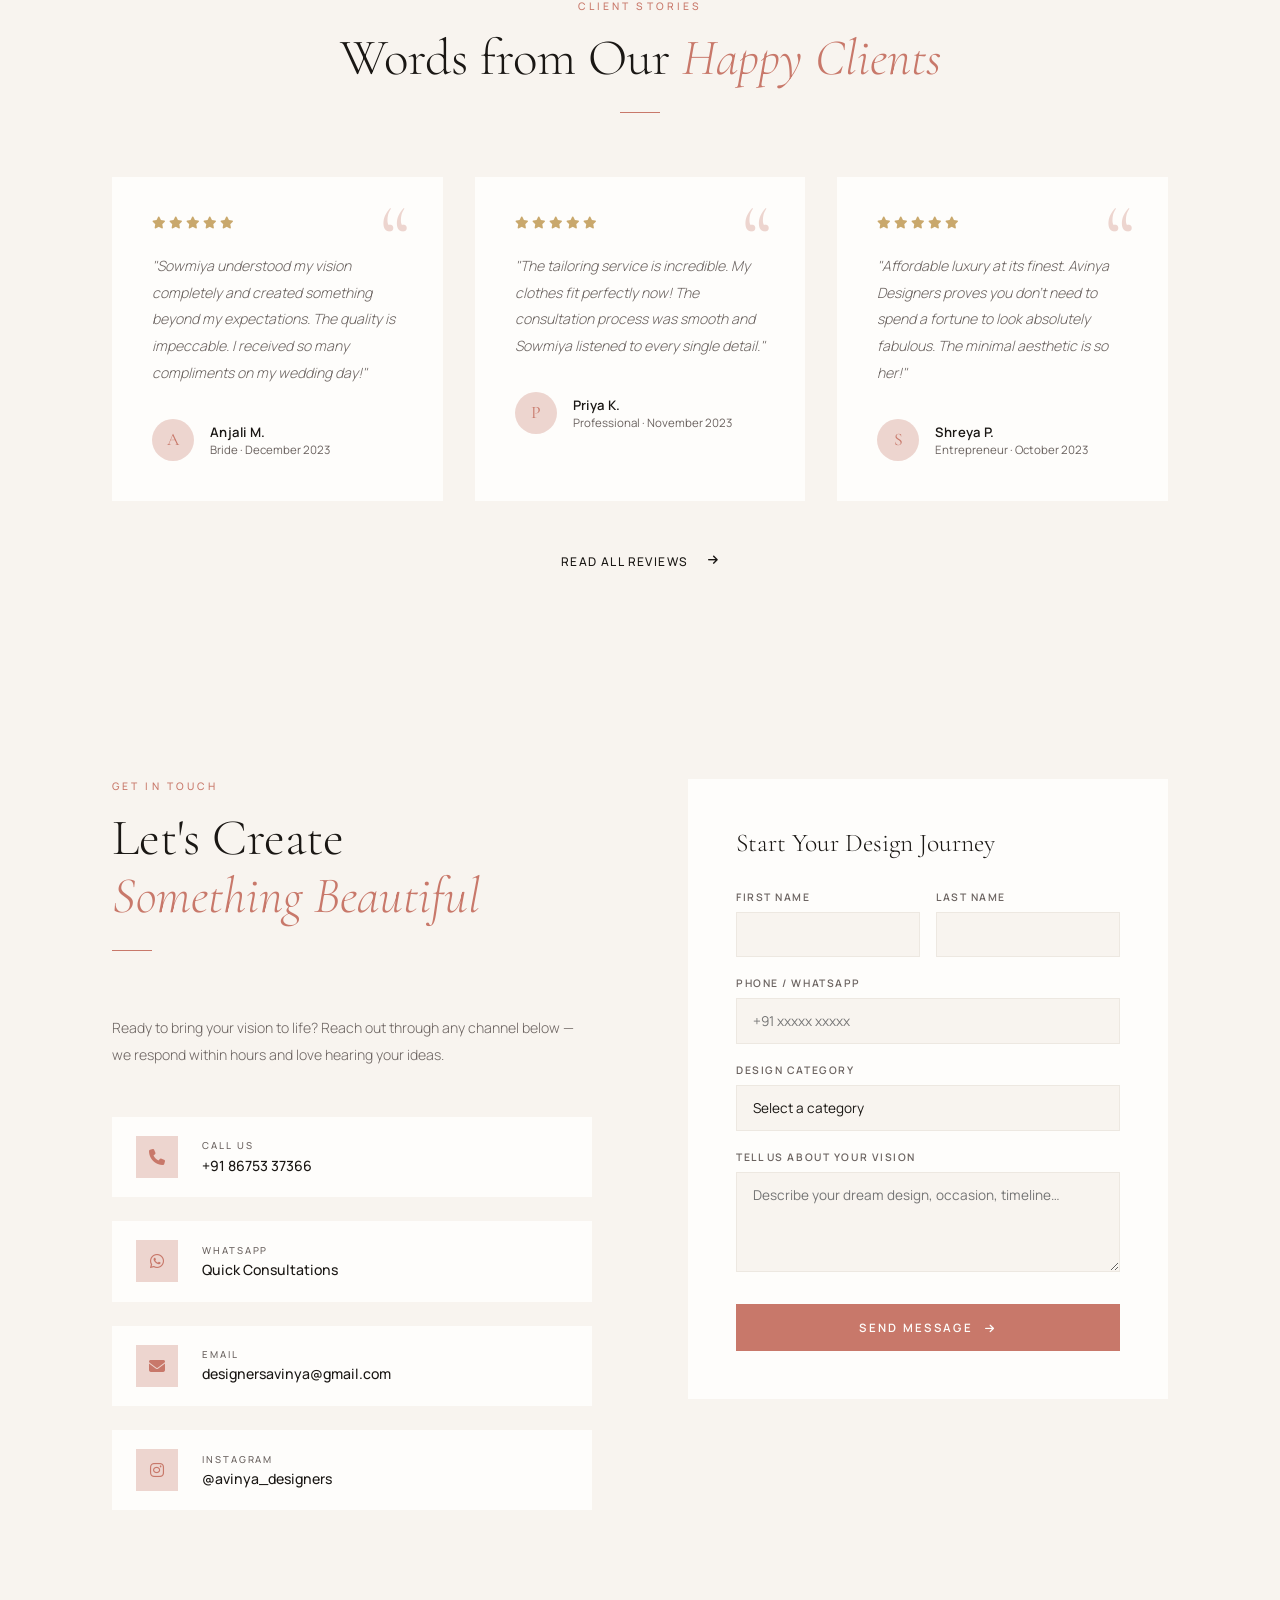
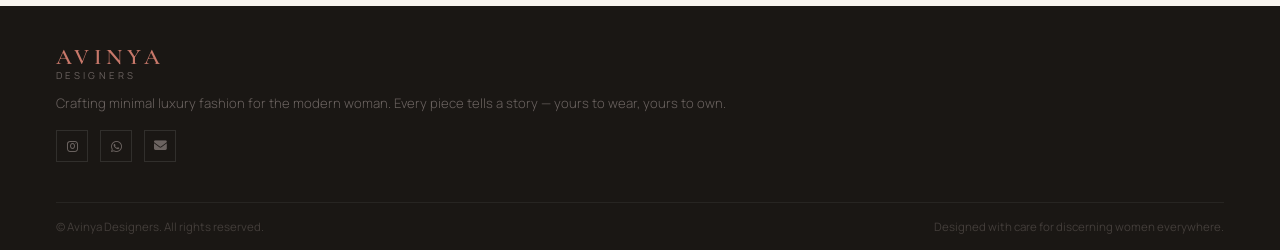
==== commit 4aa83e18: "removed space between the nav bar and the text incollections page" ====
--- a/index.html
+++ b/index.html
@@ -1158,7 +1158,7 @@
       .hero-title { font-size: 1.5rem; }
       .hero-desc { font-size: 0.8rem; }
       .hero-stats { gap: 1rem; }
-      .stat-val { font-size: 1.2rem; }
+      .stat-val { font-size: 1rem; }
       .stat-label { font-size: 0.7rem; }
       .hero-actions { gap: 0.75rem; }
       .btn-primary, .btn-ghost { font-size: 0.9rem; padding: 0.6rem 1rem; min-height: 44px; }
